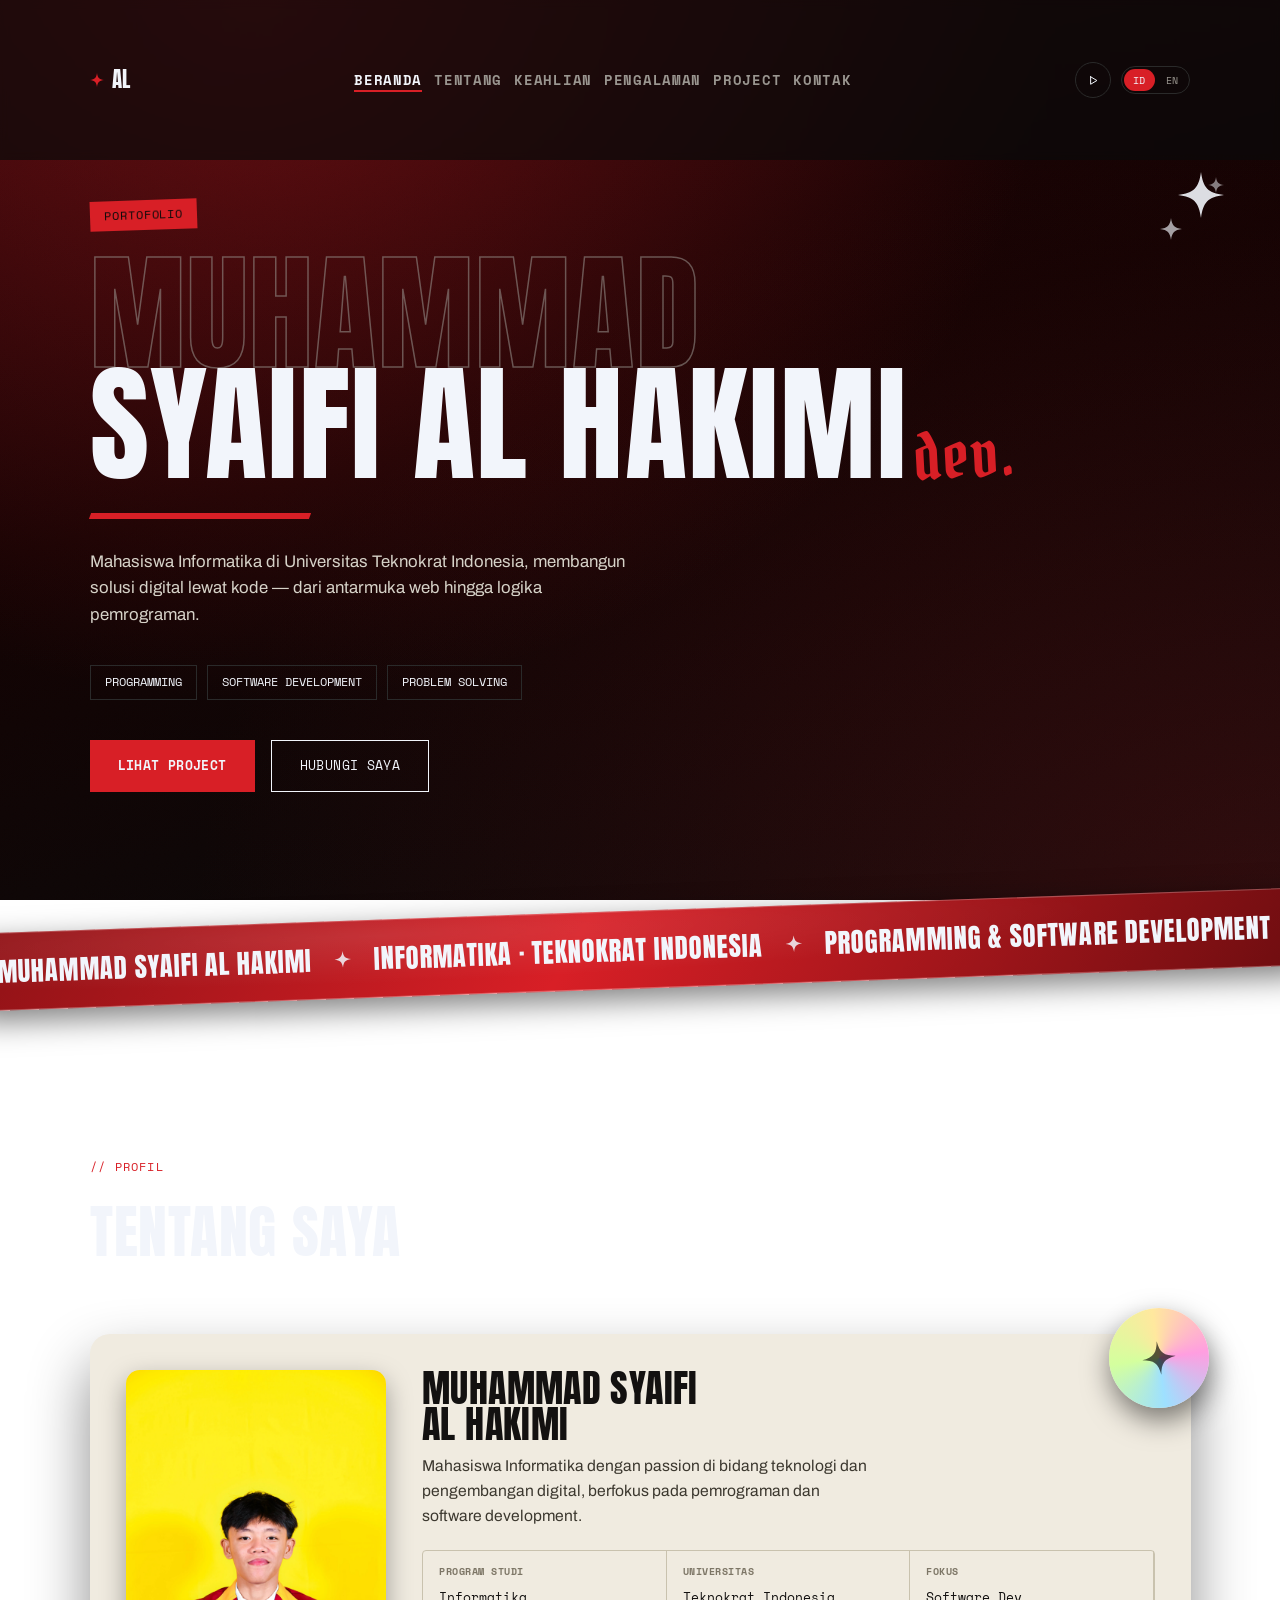
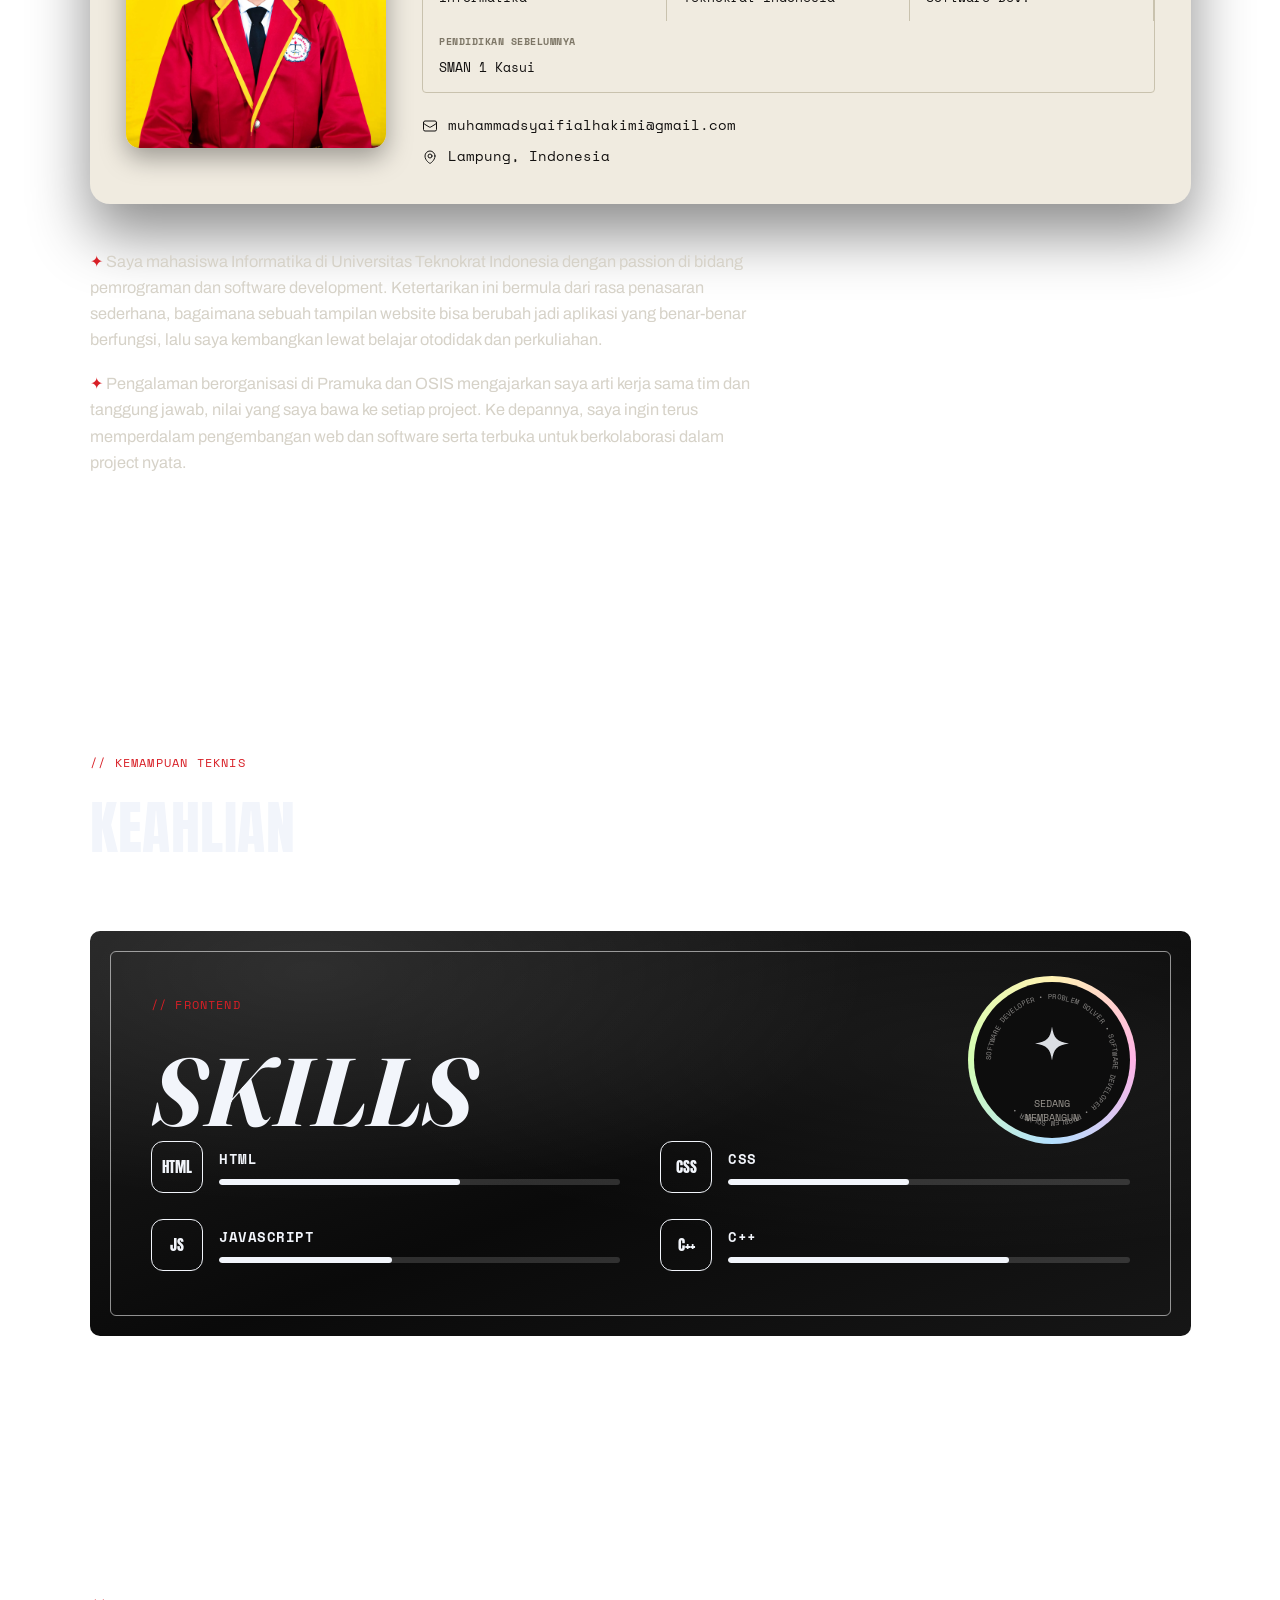
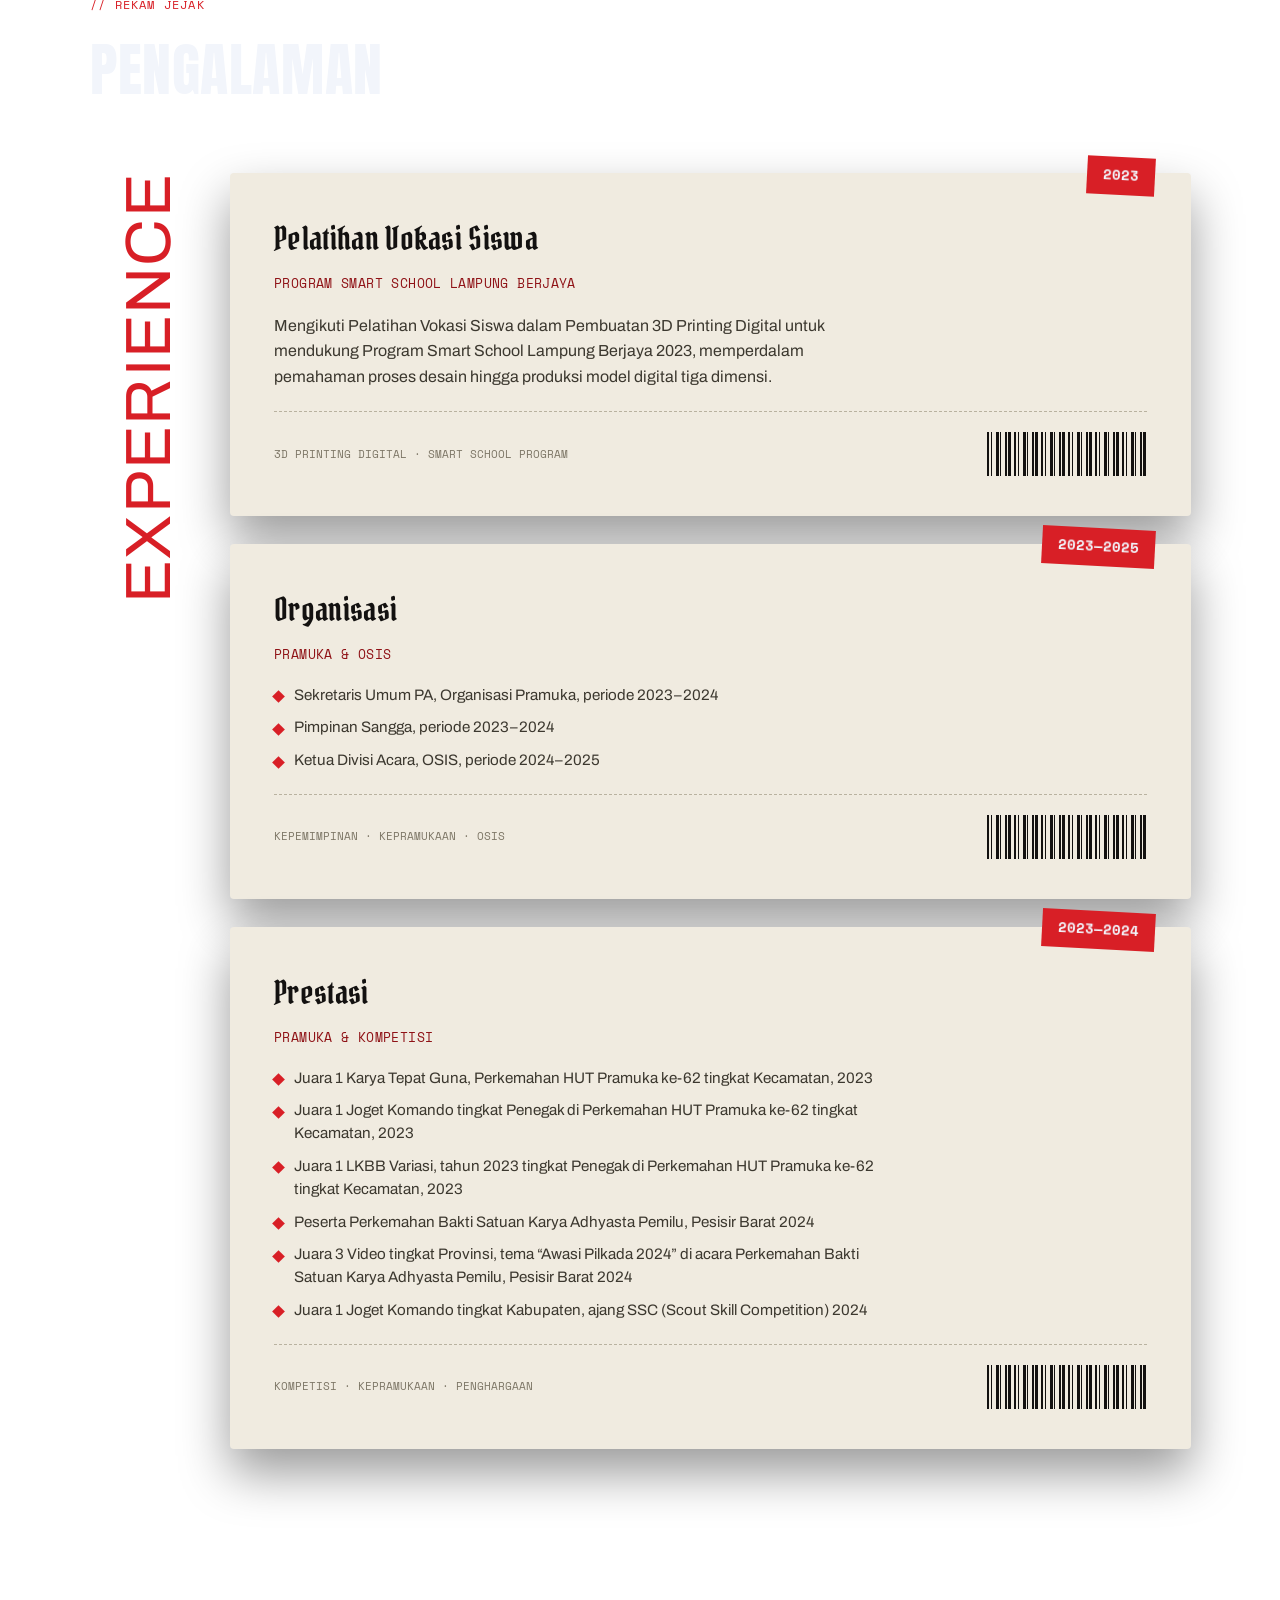
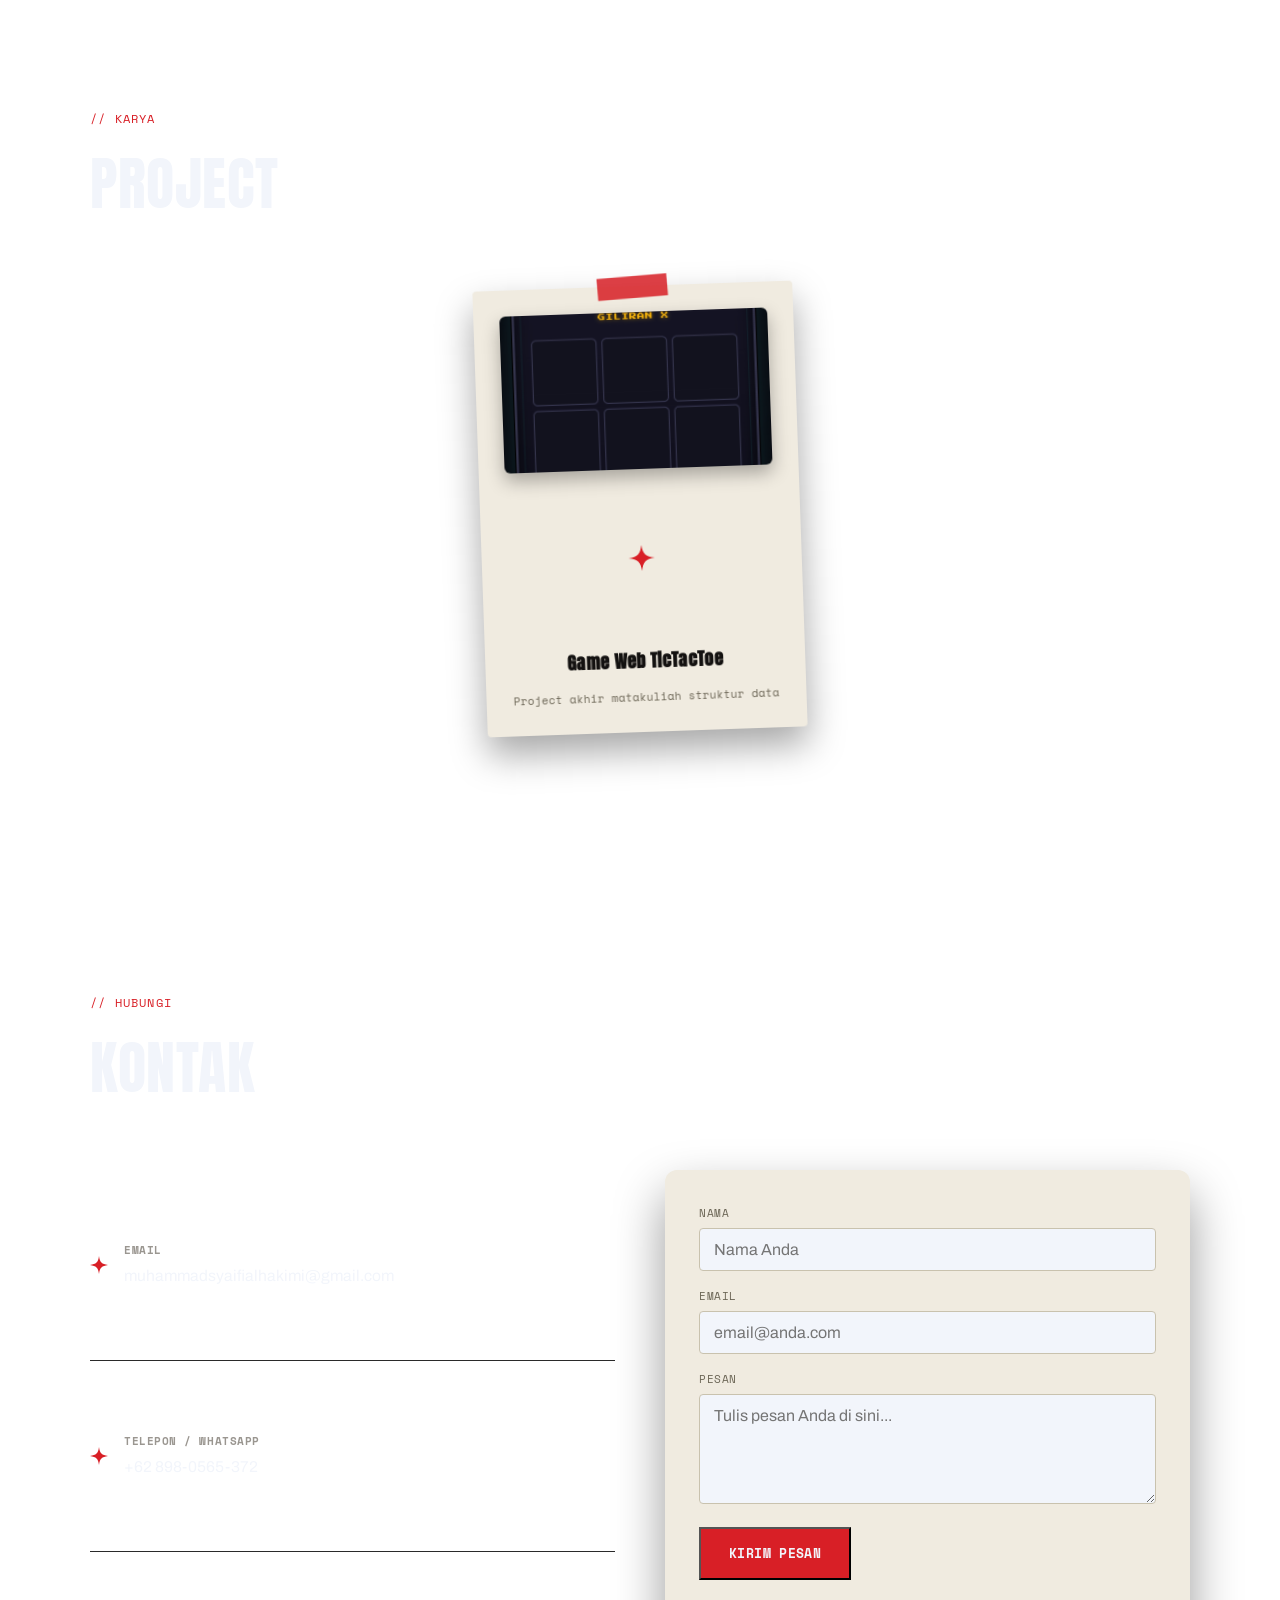
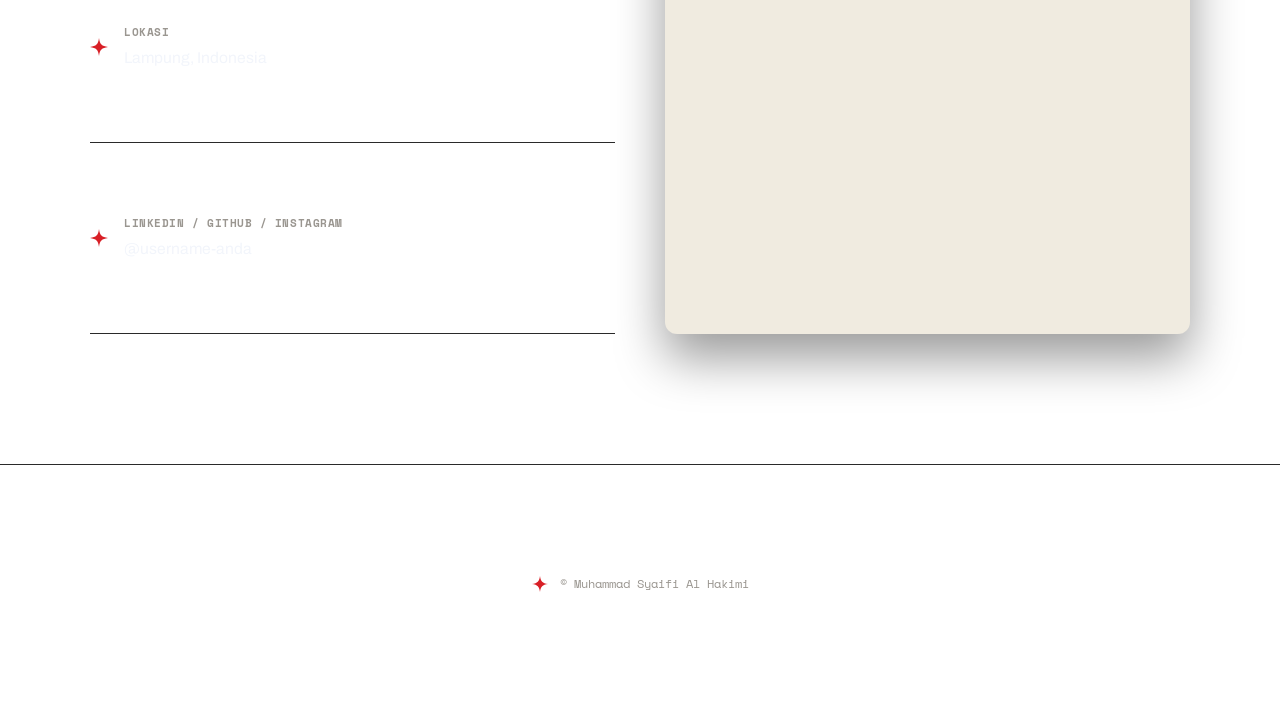
==== index.html @ d095554b "Add files via upload" ====
<!DOCTYPE html>
<html lang="id">
<head>
<meta charset="UTF-8">
<meta name="viewport" content="width=device-width, initial-scale=1.0">
<title>Muhammad Syaifi Al Hakimi — Portofolio</title>
<link rel="preconnect" href="https://fonts.googleapis.com">
<link rel="preconnect" href="https://fonts.gstatic.com" crossorigin>
<link href="https://fonts.googleapis.com/css2?family=Anton&family=Archivo:wght@400;500;600;700;800&family=Space+Mono:wght@400;700&family=Pirata+One&family=Fraunces:ital,wght@0,600;1,700&display=swap" rel="stylesheet">
<link rel="stylesheet" href="style.css?v=2">
<link rel="icon" href="data:image/svg+xml,<svg xmlns=%22http://www.w3.org/2000/svg%22 viewBox=%220 0 100 100%22><text y=%22.9em%22 font-size=%2290%22>✨</text></svg>">
</head>
<body>

<div class="loader" id="loader">
  <div class="loader-inner">
    <span class="loader-percent" id="loaderPercent">0<small>%</small></span>
  </div>
</div>

<svg style="display:none">
  <defs>
    <symbol id="sparkle" viewBox="0 0 100 100">
      <path d="M50 0 C55 35 65 45 100 50 C65 55 55 65 50 100 C45 65 35 55 0 50 C35 45 45 35 50 0 Z"/>
    </symbol>
  </defs>
</svg>

<div class="grain"></div>

<!-- GANTI src di bawah dengan file lagu Anda: taruh file musik di folder assets/ (misal assets/musik.mp3) -->
<audio id="bgMusic" src="assets/musik.mp3" loop preload="none"></audio>

<header>
  <div class="logo">
    <svg class="spark"><use href="#sparkle"/></svg>
    AL
  </div>
  <nav id="mainNav">
    <ul>
      <li><a href="#beranda" class="nav-link" data-id="Beranda" data-en="Home">Beranda</a></li>
      <li><a href="#tentang" class="nav-link" data-id="Tentang" data-en="About">Tentang</a></li>
      <li><a href="#keahlian" class="nav-link" data-id="Keahlian" data-en="Skills">Keahlian</a></li>
      <li><a href="#pengalaman" class="nav-link" data-id="Pengalaman" data-en="Experience">Pengalaman</a></li>
      <li><a href="#project" class="nav-link" data-id="Project" data-en="Projects">Project</a></li>
      <li><a href="#kontak" class="nav-link" data-id="Kontak" data-en="Contact">Kontak</a></li>
    </ul>
  </nav>
  <div class="nav-tools">
    <button class="music-btn" id="musicBtn" aria-label="Putar musik" dimgata-id-label="Putar musik" data-en-label="Play music">
      <svg class="music-icon icon-play" viewBox="0 0 24 24" fill="none" stroke="currentColor" stroke-width="1.6"><path stroke-linecap="round" stroke-linejoin="round" d="M9 6l10 6-10 6V6z"/></svg>
      <svg class="music-icon icon-pause" viewBox="0 0 24 24" fill="none" stroke="currentColor" stroke-width="1.6"><path stroke-linecap="round" stroke-linejoin="round" d="M8 5v14M16 5v14"/></svg>
      <span class="music-bars"><span></span><span></span><span></span></span>
    </button>
    <div class="lang-switch" id="langSwitch">
      <button type="button" data-lang="id" class="active">ID</button>
      <button type="button" data-lang="en">EN</button>
    </div>
  </div>
  <button class="menu-btn" id="menuBtn" aria-label="Buka menu"><span></span><span></span><span></span></button>
</header>

<main>

  <!-- ===================== BERANDA ===================== -->
  <section id="beranda" class="hero">
    <div class="sparkle-cluster floaty" style="top:120px; right:8vw; animation:float 7s ease-in-out infinite;">
      <svg class="spark s1"><use href="#sparkle"/></svg>
      <svg class="spark s2"><use href="#sparkle"/></svg>
      <svg class="spark s3"><use href="#sparkle"/></svg>
    </div>

    <div class="hero-tagbadge" data-id="Portofolio" data-en="Portfolio">Portofolio</div>

    <h1 class="hero-title">
      <span class="ghost">Muhammad</span>
      <span class="solid">Syaifi Al Hakimi<span class="accent">dev.</span></span>
    </h1>
    <div class="hero-underline"></div>

    <p class="hero-sub" data-id="Mahasiswa Informatika di Universitas Teknokrat Indonesia, membangun solusi digital lewat kode — dari antarmuka web hingga logika pemrograman." data-en="Informatics student at Universitas Teknokrat Indonesia, building digital solutions through code — from web interfaces to programming logic.">
      Mahasiswa Informatika di Universitas Teknokrat Indonesia, membangun solusi
      digital lewat kode — dari antarmuka web hingga logika pemrograman.
    </p>

    <div class="tag-row">
      <span class="tag">Programming</span>
      <span class="tag">Software Development</span>
      <span class="tag">Problem Solving</span>
    </div>

    <div class="btn-row">
      <a href="#project" class="btn btn-solid" data-id="Lihat Project" data-en="View Projects">Lihat Project</a>
      <a href="#kontak" class="btn btn-outline" data-id="Hubungi Saya" data-en="Contact Me">Hubungi Saya</a>
    </div>
  </section>

 <!-- ===================== MARQUEE STRIP ===================== -->
<div class="marquee-strip" aria-hidden="true">
  <div class="marquee-track">
    <div class="marquee-group">
      <span>MUHAMMAD SYAIFI AL HAKIMI</span>
      <svg class="spark"><use href="#sparkle"/></svg>
      <span data-id="INFORMATIKA &middot; TEKNOKRAT INDONESIA" data-en="INFORMATICS &middot; TEKNOKRAT INDONESIA">INFORMATIKA &middot; TEKNOKRAT INDONESIA</span>
      <svg class="spark"><use href="#sparkle"/></svg>
      <span>PROGRAMMING &amp; SOFTWARE DEVELOPMENT</span>
      <svg class="spark"><use href="#sparkle"/></svg>
      <span>MUHAMMAD SYAIFI AL HAKIMI</span>
      <svg class="spark"><use href="#sparkle"/></svg>
      <span data-id="INFORMATIKA &middot; TEKNOKRAT INDONESIA" data-en="INFORMATICS &middot; TEKNOKRAT INDONESIA">INFORMATIKA &middot; TEKNOKRAT INDONESIA</span>
      <svg class="spark"><use href="#sparkle"/></svg>
      <span>PROGRAMMING &amp; SOFTWARE DEVELOPMENT</span>
      <svg class="spark"><use href="#sparkle"/></svg>
    </div>
    <div class="marquee-group">
      <span>MUHAMMAD SYAIFI AL HAKIMI</span>
      <svg class="spark"><use href="#sparkle"/></svg>
      <span data-id="INFORMATIKA &middot; TEKNOKRAT INDONESIA" data-en="INFORMATICS &middot; TEKNOKRAT INDONESIA">INFORMATIKA &middot; TEKNOKRAT INDONESIA</span>
      <svg class="spark"><use href="#sparkle"/></svg>
      <span>PROGRAMMING &amp; SOFTWARE DEVELOPMENT</span>
      <svg class="spark"><use href="#sparkle"/></svg>
      <span>MUHAMMAD SYAIFI AL HAKIMI</span>
      <svg class="spark"><use href="#sparkle"/></svg>
      <span data-id="INFORMATIKA &middot; TEKNOKRAT INDONESIA" data-en="INFORMATICS &middot; TEKNOKRAT INDONESIA">INFORMATIKA &middot; TEKNOKRAT INDONESIA</span>
      <svg class="spark"><use href="#sparkle"/></svg>
      <span>PROGRAMMING &amp; SOFTWARE DEVELOPMENT</span>
      <svg class="spark"><use href="#sparkle"/></svg>
    </div>
  </div>
</div>

  <!-- ===================== TENTANG ===================== -->
  <section id="tentang">
    <div class="sec-head reveal">
      <div>
        <div class="sec-label" data-id="// Profil" data-en="// Profile">// Profil</div>
        <h2 data-id="Tentang Saya" data-en="About Me">Tentang Saya</h2>
      </div>
    </div>

    <div class="id-card reveal">
      <div class="holo-badge floaty" style="animation:float 6s ease-in-out infinite;">
        <svg class="spark"><use href="#sparkle"/></svg>
      </div>

      <!-- GANTI DENGAN FOTO ANDA: taruh file foto Anda di folder assets/ dengan nama foto-profil.jpg (atau ubah nama file di src). Foto akan muncul otomatis begitu file-nya ada. -->
      <!-- Sisi belakang kartu (saat dibalik) pakai assets/lanyard-card-back.png -->
      <div class="id-photo" id="lanyardCard">
        <img class="card-photo" id="profilePhoto" alt="Foto Muhammad Syaifi Al Hakimi" draggable="false">
        <div class="id-photo-fallback" id="profilePhotoFallback" aria-hidden="true">AL</div>
      </div>

      <div>
        <h3 class="id-name">Muhammad Syaifi<br>Al Hakimi</h3>
        <p class="id-role" data-id="Mahasiswa Informatika dengan passion di bidang teknologi dan pengembangan digital, berfokus pada pemrograman dan software development." data-en="Informatics student with a passion for technology and digital development, focused on programming and software development.">Mahasiswa Informatika dengan passion di bidang teknologi dan pengembangan digital, berfokus pada pemrograman dan software development.</p>

        <div class="id-table">
          <div><b data-id="Program Studi" data-en="Major">Program Studi</b><span data-id="Informatika" data-en="Informatics">Informatika</span></div>
          <div><b data-id="Universitas" data-en="University">Universitas</b><span>Teknokrat Indonesia</span></div>
          <div><b data-id="Fokus" data-en="Focus">Fokus</b><span>Software Dev.</span></div>
          <div><b data-id="Pendidikan Sebelumnya" data-en="Previous Education">Pendidikan Sebelumnya</b><span>SMAN 1 Kasui</span></div>
        </div>

        <ul class="id-contact">
          <li>
            <svg fill="none" stroke="currentColor" stroke-width="1.5" viewBox="0 0 24 24"><path stroke-linecap="round" stroke-linejoin="round" d="M21.75 6.75v10.5a2.25 2.25 0 01-2.25 2.25h-15a2.25 2.25 0 01-2.25-2.25V6.75m19.5 0A2.25 2.25 0 0019.5 4.5h-15a2.25 2.25 0 00-2.25 2.25m19.5 0v.243a2.25 2.25 0 01-1.07 1.916l-7.5 4.615a2.25 2.25 0 01-2.36 0L3.32 8.91a2.25 2.25 0 01-1.07-1.916V6.75"/></svg>
            <span>muhammadsyaifialhakimi@gmail.com</span>
          </li>
          <li>
            <svg fill="none" stroke="currentColor" stroke-width="1.5" viewBox="0 0 24 24"><path stroke-linecap="round" stroke-linejoin="round" d="M15 10.5a3 3 0 11-6 0 3 3 0 016 0z"/><path stroke-linecap="round" stroke-linejoin="round" d="M19.5 10.5c0 7.142-7.5 11.25-7.5 11.25S4.5 17.642 4.5 10.5a7.5 7.5 0 1115 0z"/></svg>
            <span>Lampung, Indonesia</span>
          </li>
        </ul>
      </div>
    </div>

    <div class="about-copy reveal">
      <p data-id="Saya mahasiswa Informatika di Universitas Teknokrat Indonesia dengan passion di bidang pemrograman dan software development. Ketertarikan ini bermula dari rasa penasaran sederhana, bagaimana sebuah tampilan website bisa berubah jadi aplikasi yang benar-benar berfungsi, lalu saya kembangkan lewat belajar otodidak dan perkuliahan." data-en="I'm an Informatics student at Universitas Teknokrat Indonesia with a passion for programming and software development. It started with a simple curiosity about how a website's look becomes a working application, which I then grew through self-study and coursework.">Saya mahasiswa Informatika di Universitas Teknokrat Indonesia dengan passion di bidang pemrograman dan software development. Ketertarikan ini bermula dari rasa penasaran sederhana, bagaimana sebuah tampilan website bisa berubah jadi aplikasi yang benar-benar berfungsi, lalu saya kembangkan lewat belajar otodidak dan perkuliahan.</p>
      <p data-id="Pengalaman berorganisasi di Pramuka dan OSIS mengajarkan saya arti kerja sama tim dan tanggung jawab, nilai yang saya bawa ke setiap project. Ke depannya, saya ingin terus memperdalam pengembangan web dan software serta terbuka untuk berkolaborasi dalam project nyata." data-en="My experience in Scouts and the Student Council taught me teamwork and responsibility, values I bring to every project. Going forward, I want to keep deepening my web and software development skills and stay open to collaborating on real projects.">Pengalaman berorganisasi di Pramuka dan OSIS mengajarkan saya arti kerja sama tim dan tanggung jawab, nilai yang saya bawa ke setiap project. Ke depannya, saya ingin terus memperdalam pengembangan web dan software serta terbuka untuk berkolaborasi dalam project nyata.</p>
    </div>
  </section>

  <!-- ===================== KEAHLIAN ===================== -->
  <section id="keahlian">
    <div class="sec-head reveal">
      <div>
        <div class="sec-label" data-id="// Kemampuan Teknis" data-en="// Technical Skills">// Kemampuan Teknis</div>
        <h2 data-id="Keahlian" data-en="Skills">Keahlian</h2>
      </div>
    </div>

    <div class="skills-card reveal">
      <div class="skills-frame">
        <!-- Badge dekoratif menggantikan foto: cincin teks berputar + ikon di tengah -->
        <div class="skills-photo">
          <div class="skills-photo-inner">
            <svg class="skills-ring" viewBox="0 0 200 200" aria-hidden="true">
              <defs>
                <path id="skillsRingPath" d="M100,100 m-78,0 a78,78 0 1,1 156,0 a78,78 0 1,1 -156,0"/>
              </defs>
              <text>
                <textPath href="#skillsRingPath" startOffset="0%" data-id="SOFTWARE DEVELOPER • PROBLEM SOLVER • SOFTWARE DEVELOPER • PROBLEM SOLVER • " data-en="SOFTWARE DEVELOPER • PROBLEM SOLVER • SOFTWARE DEVELOPER • PROBLEM SOLVER • ">SOFTWARE DEVELOPER • PROBLEM SOLVER • SOFTWARE DEVELOPER • PROBLEM SOLVER • </textPath>
              </text>
            </svg>
            <svg class="spark skills-center-spark"><use href="#sparkle"/></svg>
            <span data-id="SEDANG<br>MEMBANGUN" data-en="CURRENTLY<br>BUILDING" data-html="true">SEDANG<br>MEMBANGUN</span>
          </div>
        </div>

        <span class="skills-sub">// Frontend</span>
        <h3 class="skills-title">Skills</h3>

        <div class="tech-grid">
          <div class="tech-item">
            <div class="tech-icon">HTML</div>
            <div class="tech-info">
              <b>HTML</b>
              <div class="tech-bar"><span style="width:60%;"></span></div>
            </div>
          </div>
          <div class="tech-item">
            <div class="tech-icon">CSS</div>
            <div class="tech-info">
              <b>CSS</b>
              <div class="tech-bar"><span style="width:45%;"></span></div>
            </div>
          </div>
          <div class="tech-item">
            <div class="tech-icon">JS</div>
            <div class="tech-info">
              <b>JavaScript</b>
              <div class="tech-bar"><span style="width:43%;"></span></div>
            </div>
          </div>
          <div class="tech-item">
            <div class="tech-icon">C++</div>
            <div class="tech-info">
              <b>C++</b>
              <div class="tech-bar"><span style="width:70%;"></span></div>
            </div>
          </div>
        </div>
      </div>
    </div>
  </section>

  <!-- ===================== PENGALAMAN ===================== -->
  <section id="pengalaman">
    <div class="sec-head reveal">
      <div>
        <div class="sec-label" data-id="// Rekam Jejak" data-en="// Track Record">// Rekam Jejak</div>
        <h2 data-id="Pengalaman" data-en="Experience">Pengalaman</h2>
      </div>
    </div>

    <div class="exp-wrap">
      <div class="exp-vert">EXPERIENCE</div>
      <div class="exp-cards">
      <div class="exp-card reveal">
        <div class="exp-year-tag">2023</div>
        <h3 data-id="Pelatihan Vokasi Siswa" data-en="Student Vocational Training">Pelatihan Vokasi Siswa</h3>
        <span class="exp-org">Program Smart School Lampung Berjaya</span>
        <p data-id="Mengikuti Pelatihan Vokasi Siswa dalam Pembuatan 3D Printing Digital untuk mendukung Program Smart School Lampung Berjaya 2023, memperdalam pemahaman proses desain hingga produksi model digital tiga dimensi." data-en="Took part in Student Vocational Training in Digital 3D Printing to support the Smart School Lampung Berjaya 2023 Program, deepening understanding of the process from design to producing three-dimensional digital models.">Mengikuti Pelatihan Vokasi Siswa dalam Pembuatan 3D Printing Digital untuk mendukung Program Smart School Lampung Berjaya 2023, memperdalam pemahaman proses desain hingga produksi model digital tiga dimensi.</p>
        <div class="exp-dash"></div>
        <div class="exp-foot">
          <span data-id="3D Printing Digital &middot; Smart School Program" data-en="Digital 3D Printing &middot; Smart School Program">3D Printing Digital &middot; Smart School Program</span>
          <div class="barcode"></div>
        </div>
      </div>

      <div class="exp-card reveal" style="transition-delay:0.12s;">
        <div class="exp-year-tag">2023—2025</div>
        <h3 data-id="Organisasi" data-en="Organization">Organisasi</h3>
        <span class="exp-org" data-id="Pramuka &amp; OSIS" data-en="Scout &amp; Student Council">Pramuka &amp; OSIS</span>
        <ul class="exp-list">
          <li data-id="Sekretaris Umum PA, Organisasi Pramuka, periode 2023–2024" data-en="General Secretary (PA), Scout Organization, 2023–2024 period">Sekretaris Umum PA, Organisasi Pramuka, periode 2023–2024</li>
          <li data-id="Pimpinan Sangga, periode 2023–2024" data-en="Sangga (Scout Unit) Leader, 2023–2024 period">Pimpinan Sangga, periode 2023–2024</li>
          <li data-id="Ketua Divisi Acara, OSIS, periode 2024–2025" data-en="Head of Events Division, Student Council (OSIS), 2024–2025 period">Ketua Divisi Acara, OSIS, periode 2024–2025</li>
        </ul>
        <div class="exp-dash"></div>
        <div class="exp-foot">
          <span data-id="Kepemimpinan &middot; Kepramukaan &middot; OSIS" data-en="Leadership &middot; Scouting &middot; Student Council">Kepemimpinan &middot; Kepramukaan &middot; OSIS</span>
          <div class="barcode"></div>
        </div>
      </div>

      <div class="exp-card reveal" style="transition-delay:0.24s;">
        <div class="exp-year-tag">2023—2024</div>
        <h3 data-id="Prestasi" data-en="Achievements">Prestasi</h3>
        <span class="exp-org" data-id="Pramuka &amp; Kompetisi" data-en="Scout &amp; Competitions">Pramuka &amp; Kompetisi</span>
        <ul class="exp-list">
          <li data-id="Juara 1 Karya Tepat Guna, Perkemahan HUT Pramuka ke-62 tingkat Kecamatan, 2023" data-en="1st Place, Appropriate Technology Work, 62nd Scout Anniversary Camp at Sub-district level, 2023">Juara 1 Karya Tepat Guna, Perkemahan HUT Pramuka ke-62 tingkat Kecamatan, 2023</li>
          <li data-id="Juara 1 Joget Komando tingkat Penegak di Perkemahan HUT Pramuka ke-62 tingkat Kecamatan, 2023" data-en="1st Place, Joget Komando (Command Dance), Penegak level, 62nd Scout Anniversary Camp at Sub-district level, 2023">Juara 1 Joget Komando tingkat Penegak di Perkemahan HUT Pramuka ke-62 tingkat Kecamatan, 2023</li>
          <li data-id="Juara 1 LKBB Variasi, tahun 2023 tingkat Penegak di Perkemahan HUT Pramuka ke-62 tingkat Kecamatan, 2023" data-en="1st Place, Varied Drill Formation (LKBB), 2023, Penegak level, 62nd Scout Anniversary Camp at Sub-district level, 2023">Juara 1 LKBB Variasi, tahun 2023 tingkat Penegak di Perkemahan HUT Pramuka ke-62 tingkat Kecamatan, 2023</li>
          <li data-id="Peserta Perkemahan Bakti Satuan Karya Adhyasta Pemilu, Pesisir Barat 2024" data-en="Participant, Adhyasta Pemilu Scout Corps Service Camp, Pesisir Barat 2024">Peserta Perkemahan Bakti Satuan Karya Adhyasta Pemilu, Pesisir Barat 2024</li>
          <li data-id="Juara 3 Video tingkat Provinsi, tema &ldquo;Awasi Pilkada 2024&rdquo; di acara Perkemahan Bakti Satuan Karya Adhyasta Pemilu, Pesisir Barat 2024" data-en="3rd Place, Provincial-level Video Competition, theme &ldquo;Awasi Pilkada 2024&rdquo;, at the Adhyasta Pemilu Scout Corps Service Camp, Pesisir Barat 2024">Juara 3 Video tingkat Provinsi, tema &ldquo;Awasi Pilkada 2024&rdquo; di acara Perkemahan Bakti Satuan Karya Adhyasta Pemilu, Pesisir Barat 2024</li>
          <li data-id="Juara 1 Joget Komando tingkat Kabupaten, ajang SSC (Scout Skill Competition) 2024" data-en="1st Place, Joget Komando (Command Dance), District level, SSC (Scout Skill Competition) 2024">Juara 1 Joget Komando tingkat Kabupaten, ajang SSC (Scout Skill Competition) 2024</li>
        </ul>
        <div class="exp-dash"></div>
        <div class="exp-foot">
          <span data-id="Kompetisi &middot; Kepramukaan &middot; Penghargaan" data-en="Competitions &middot; Scouting &middot; Awards">Kompetisi &middot; Kepramukaan &middot; Penghargaan</span>
          <div class="barcode"></div>
        </div>
      </div>
      </div>
    </div>
  </section>

  <!-- ===================== PROJECT ===================== -->
  <section id="project">
    <div class="sec-head reveal">
      <div>
        <div class="sec-label" data-id="// Karya" data-en="// Works">// Karya</div>
        <h2 data-id="Project" data-en="Projects">Project</h2>
      </div>
    </div>
    <!-- GANTI SETIAP KOTAK DI BAWAH DENGAN PROJECT ANDA -->
    <div class="project-grid">
      <a class="project-card reveal" href="https://game-web-tictactoe-8vzo.vercel.app/" target="_blank" rel="noopener noreferrer">
        <div class="tape"></div>
        <img class="project-thumb" src="assets/project-tictactoe.jpg" alt="Screenshot Game Web TicTacToe">
        <svg class="spark"><use href="#sparkle"/></svg>
        <b>Game Web TicTacToe</b>
        <small data-id="Project akhir matakuliah struktur data" data-en="Final project for Data Structures course">Project akhir matakuliah struktur data</small>
      </a>
    </div>
  </section>

  <!-- ===================== KONTAK ===================== -->
  <section id="kontak">
    <div class="sec-head reveal">
      <div>
        <div class="sec-label" data-id="// Hubungi" data-en="// Get in Touch">// Hubungi</div>
        <h2 data-id="Kontak" data-en="Contact">Kontak</h2>
      </div>
    </div>

    <div class="contact-wrap">
      <!-- GANTI DATA DI BAWAH DENGAN INFORMASI KONTAK ANDA -->
      <ul class="contact-list reveal">
        <li>
          <svg class="spark"><use href="#sparkle"/></svg>
          <div><b>Email</b><span>muhammadsyaifialhakimi@gmail.com</span></div>
        </li>
        <li>
          <svg class="spark"><use href="#sparkle"/></svg>
          <div><b data-id="Telepon / WhatsApp" data-en="Phone / WhatsApp">Telepon / WhatsApp</b><span>+62 898-0565-372</span></div>
        </li>
        <li>
          <svg class="spark"><use href="#sparkle"/></svg>
          <div><b data-id="Lokasi" data-en="Location">Lokasi</b><span>Lampung, Indonesia</span></div>
        </li>
        <li>
          <svg class="spark"><use href="#sparkle"/></svg>
          <div><b>LinkedIn / GitHub / Instagram</b><span>@username-anda</span></div>
        </li>
      </ul>

      <div class="form-card reveal" style="transition-delay:0.12s;">
        <form class="form" id="contactForm">
          <div>
            <label for="nama" data-id="Nama" data-en="Name">Nama</label>
            <input type="text" id="nama" name="nama" placeholder="Nama Anda" data-id-ph="Nama Anda" data-en-ph="Your Name" required>
          </div>
          <div>
            <label for="emailPengirim">Email</label>
            <input type="email" id="emailPengirim" name="email" placeholder="email@anda.com" required>
          </div>
          <div>
            <label for="pesan" data-id="Pesan" data-en="Message">Pesan</label>
            <textarea id="pesan" name="pesan" placeholder="Tulis pesan Anda di sini..." data-id-ph="Tulis pesan Anda di sini..." data-en-ph="Write your message here..." required></textarea>
          </div>
          <button type="submit" class="btn btn-solid" style="align-self:flex-start;" data-id="Kirim Pesan" data-en="Send Message">Kirim Pesan</button>
        </form>
      </div>
    </div>
  </section>

</main>

<footer>
  <svg class="spark"><use href="#sparkle"/></svg>
  <span data-id="©Muhammad Syaifi Al Hakimi" data-en="© Muhammad Syaifi Al Hakimi">© Muhammad Syaifi Al Hakimi</span>
</footer>

<script src="script.js?v=2"></script>
</body>
</html>
---- style.css ----
:root{
    --bg:#0a0a0a;
    --bg-2:#131110;
    --paper:#f0ebe0;
    --paper-2:#e4ddcc;
    --ink:#131110;
    --accent:#d81f26;
    --accent-dark:#8f1216;
    --white:#f2f5fb;
    --grey:#9a9690;
    --line:#2a2a2a;

    --font-display:'Anton', sans-serif;
    --font-black:'Pirata One', serif;
    --font-black-display:'Fraunces', serif;
    --font-body:'Archivo', sans-serif;
    --font-mono:'Space Mono', monospace;

    --header-h:64px; /* fallback, diperbarui otomatis oleh script.js sesuai tinggi asli header */
  }

  *{ box-sizing:border-box; margin:0; padding:0; }
  html{ scroll-behavior:smooth; -webkit-text-size-adjust:100%; text-size-adjust:100%; }

  body{
    background:
      radial-gradient(ellipse at 20% 0%, rgba(216,31,38,0.35), transparent 55%),
      radial-gradient(ellipse at 100% 100%, rgba(143,18,22,0.28), transparent 60%),
      linear-gradient(165deg, #2a0407 0%, #120202 45%, var(--bg) 100%);
    background-attachment:fixed;
    color:var(--white);
    font-family:var(--font-body);
    line-height:1.6;
    overflow-x:hidden;
    position:relative;
    -webkit-font-smoothing:antialiased;
    text-rendering:optimizeLegibility;
  }

  ::selection{ background:var(--accent); color:var(--white); }
  a{ color:inherit; text-decoration:none; }

  /* ===== fixed background texture: grain + red hairlines ===== */
  .bg-fx{
    position:fixed; inset:0;
    z-index:0; pointer-events:none;
  }
  .bg-fx svg{ width:100%; height:100%; }

  .grain{
    position:fixed; inset:0; z-index:0; pointer-events:none;
    opacity:0.05; mix-blend-mode:overlay;
    background-image:url("data:image/svg+xml,%3Csvg xmlns='http://www.w3.org/2000/svg' width='120' height='120'%3E%3Cfilter id='n'%3E%3CfeTurbulence type='fractalNoise' baseFrequency='0.9' numOctaves='2' stitchTiles='stitch'/%3E%3C/filter%3E%3Crect width='100%25' height='100%25' filter='url(%23n)'/%3E%3C/svg%3E");
  }

  main, header, footer{ position:relative; z-index:1; }

  /* ===== PRELOADER ===== */
  .loader{
    position:fixed; inset:0; z-index:3000;
    background:var(--bg);
    display:flex; align-items:center; justify-content:center;
    animation:loaderOut 0.8s cubic-bezier(.76,0,.24,1) forwards;
    animation-delay:2.4s;
  }
  @keyframes loaderOut{
    to{
      transform:translateY(-100%);
      opacity:0.001;
      visibility:hidden;
      pointer-events:none;
    }
  }
  .loader-inner{
    display:flex; flex-direction:column; align-items:center; gap:18px;
  }
  .loader-percent{
    font-family:var(--font-display);
    font-size:clamp(6rem, 18vw, 14rem);
    line-height:1;
    color:var(--white);
    font-variant-numeric:tabular-nums;
  }
  .loader-percent small{ font-size:0.35em; color:var(--accent); margin-left:6px; }
  @media (prefers-reduced-motion: reduce){
    .loader{ animation-duration:0.4s; animation-delay:1.2s; }
  }

  section{
    padding:130px 7vw;
    max-width:1280px;
    margin:0 auto;
    position:relative;
  }

  h1,h2,h3{ font-family:var(--font-display); font-weight:400; letter-spacing:0.01em; text-transform:uppercase; }

  /* ===== sparkle icon ===== */
  .spark{ display:inline-block; fill:currentColor; }

  .sparkle-cluster{
    position:absolute;
    pointer-events:none;
  }
  .sparkle-cluster .s1{ position:absolute; width:46px; color:var(--white); opacity:0.9; }
  .sparkle-cluster .s2{ position:absolute; width:22px; top:34px; left:-18px; color:var(--white); opacity:0.65; }
  .sparkle-cluster .s3{ position:absolute; width:16px; top:-10px; left:30px; color:var(--white); opacity:0.5; }

  @keyframes float{
    0%,100%{ transform:translateY(0) rotate(0deg); }
    50%{ transform:translateY(-8px) rotate(4deg); }
  }
  @media (prefers-reduced-motion: reduce){
    .floaty{ animation:none !important; }
  }

  /* ===== SCROLL REVEAL: elemen muncul saat discroll ===== */
  .reveal{
    opacity:0;
    transform:translateY(42px);
    transition:opacity 0.85s cubic-bezier(.16,1,.3,1), transform 0.85s cubic-bezier(.16,1,.3,1);
    will-change:opacity, transform;
  }
  .reveal.in-view{
    opacity:1;
    transform:translateY(0);
  }
  @media (prefers-reduced-motion: reduce){
    .reveal{ transition:none; opacity:1; transform:none; }
  }

  /* ===== NAV ===== */
header{
    position: fixed;
    top: 0;
    left: 0;
    right: 0;
    z-index: 1000;

    display: flex;
    align-items: center;
    justify-content: space-between;

    padding: 5px 7vw; /* sebelumnya 10px */
    padding-left:max(7vw, env(safe-area-inset-left));
    padding-right:max(7vw, env(safe-area-inset-right));
    padding-top:calc(5px + env(safe-area-inset-top));
    min-height: 50px;

    background: rgba(10,10,10,0.7);
    -webkit-backdrop-filter: blur(4px);
    backdrop-filter: blur(4px);
    border-bottom: none;
}
 .logo{
    display:flex;
    align-items:center;
    gap:8px;
    font-family:var(--font-display);
    font-size:1.3rem;
    letter-spacing:0.03em;
    flex-shrink:0;
}
  .logo .spark{ width:14px; color:var(--accent); }

 nav ul{
    display:flex;
    gap:12px;
    list-style:none;
    flex-wrap:wrap;
}

nav a{
    font-family:var(--font-mono);
    font-size:0.9rem;
    font-weight:600;
    text-transform:uppercase;
    letter-spacing:0.05em;
    color:var(--grey);
    position:relative;
    padding-bottom:2px;
    transition:color 0.2s ease;
}
  nav a::after{
    content:""; position:absolute; left:0; bottom:0;
    width:0; height:2px; background:var(--accent);
    transition:width 0.2s ease;
  }
  nav a:hover, nav a.active{ color:var(--white); }
  nav a:hover::after, nav a.active::after{ width:100%; }

  .lang-switch{
    display:flex; align-items:center; gap:2px;
    border:1px solid var(--line);
    border-radius:20px;
    padding:2px;
    flex-shrink:0;
  }
  .lang-switch button{
    background:none; border:none; cursor:pointer;
    color:var(--grey);
    font-family:var(--font-mono);
    font-size:0.6rem;
    letter-spacing:0.04em;
    text-transform:uppercase;
    padding:4px 9px;
    border-radius:16px;
    transition:all 0.2s ease;
  }
  .lang-switch button.active{ background:var(--accent); color:var(--white); }
  .lang-switch button:hover:not(.active){ color:var(--white); }

  .menu-btn{ display:none; flex-direction:column; gap:5px; background:none; border:none; cursor:pointer; flex-shrink:0; }
  .menu-btn span{ width:20px; height:2px; background:var(--white); }
  /* ===== MARQUEE RIBBON STRIP ===== */
.marquee-strip{
  position:relative;
  overflow:hidden;
  background:
    radial-gradient(ellipse at 30% 20%, rgba(255,255,255,0.10), transparent 55%),
    linear-gradient(120deg, #8f1216 0%, #d81f26 45%, #6e0d10 100%);
  transform:rotate(-2deg) scale(1.04);
  margin:-10px 0 40px;
  box-shadow:0 10px 30px rgba(0,0,0,0.5);
  border-top:1px solid rgba(255,255,255,0.25);
  border-bottom:1px solid rgba(255,255,255,0.25);
}
.marquee-track{
  display:flex;
  width:max-content;
  animation:marquee-scroll 22s linear infinite;
}
.marquee-group{
  display:flex;
  align-items:center;
  flex-shrink:0;
  padding:16px 0;
}
.marquee-group span{
  font-family:var(--font-display);
  font-size:clamp(1rem, 2.4vw, 1.6rem);
  letter-spacing:0.02em;
  color:var(--white);
  white-space:nowrap;
  padding:0 22px;
}
.marquee-group .spark{
  width:16px; height:16px;
  color:var(--white);
  opacity:0.85;
  flex-shrink:0;
}
@keyframes marquee-scroll{
  from{ transform:translateX(0); }
  to{ transform:translateX(-50%); }
}
@media (prefers-reduced-motion: reduce){
  .marquee-track{ animation:none; }
}
@media (max-width:760px){
  .marquee-strip{ transform:rotate(-3deg) scale(1.08); margin-bottom:30px; }
}
  

  /* ===== HERO ===== */
  .hero{
    min-height:100vh;
    display:flex;
    flex-direction:column;
    justify-content:flex-start;
    padding-top:calc(var(--header-h) + 40px);
    position:relative;

    /* Hero transparan: memakai background gradasi merah-hitam global dari body */
    background:transparent;
}
  .hero-tagbadge{
    display:inline-flex; align-items:center; gap:8px;
    font-family:var(--font-mono);
    font-size:0.72rem;
    letter-spacing:0.08em;
    text-transform:uppercase;
    color:var(--bg);
    background:var(--accent);
    padding:6px 14px;
    width:fit-content;
    transform:rotate(-2deg);
    margin-bottom:28px;
  }
  .hero-title{
    position:relative;
    font-size:clamp(3.2rem, 10vw, 8.5rem);
    line-height:0.86;
    margin-bottom:30px;
  }
  .hero-title .ghost{
    color:transparent;
    -webkit-text-stroke:1.5px var(--grey);
    display:block;
    opacity:0.55;
  }
  .hero-title .solid{
    color:var(--white);
    display:block;
    position:relative;
  }
  .hero-title .accent{
    font-family:var(--font-black);
    color:var(--accent);
    text-transform:none;
    font-size:0.5em;
    display:inline-block;
    transform:rotate(-3deg);
    margin-left:6px;
  }
  .hero-underline{
    width:220px; height:6px;
    background:var(--accent);
    margin-bottom:30px;
    transform:skewX(-20deg);
  }
  .hero-sub{
    font-size:1.05rem;
    color:#d6d2c8;
    max-width:560px;
    margin-bottom:36px;
  }
  .tag-row{ display:flex; flex-wrap:wrap; gap:10px; margin-bottom:40px; }
  .tag{
    font-family:var(--font-mono);
    font-size:0.72rem;
    text-transform:uppercase;
    color:var(--white);
    border:1px solid var(--line);
    padding:7px 14px;
  }
  .btn-row{ display:flex; gap:16px; flex-wrap:wrap; }
  .btn{
    font-family:var(--font-mono);
    font-size:0.8rem;
    text-transform:uppercase;
    letter-spacing:0.03em;
    padding:15px 28px;
    display:inline-flex; align-items:center; gap:8px;
    transition:all 0.2s ease;
  }
  .btn-solid{ background:var(--accent); color:var(--white); font-weight:700; }
  .btn-solid:hover{ background:var(--accent-dark); }
  .btn-outline{ border:1px solid var(--white); color:var(--white); }
  .btn-outline:hover{ background:var(--white); color:var(--bg); }

  /* ===== SECTION HEAD ===== */
  .sec-head{ display:flex; align-items:flex-end; justify-content:space-between; gap:20px; margin-bottom:56px; flex-wrap:wrap; }
  .sec-label{
    font-family:var(--font-mono);
    font-size:0.75rem;
    letter-spacing:0.1em;
    text-transform:uppercase;
    color:var(--accent);
    margin-bottom:10px;
  }
  .sec-head h2{ font-size:clamp(2.2rem, 5vw, 3.6rem); }

  /* ===== TENTANG — ID CARD ===== */
  .id-card{
    position:relative;
    background:var(--paper);
    color:var(--ink);
    border-radius:20px;
    padding:36px;
    display:grid;
    grid-template-columns:260px 1fr;
    gap:36px;
    box-shadow:0 30px 60px rgba(0,0,0,0.45);
  }
  .id-photo{
    position:relative;
    aspect-ratio:687/1000;
    min-height:220px; /* jaga-jaga kalau browser lama tak dukung aspect-ratio */
    border-radius:14px;
    overflow:hidden;
    box-shadow:0 10px 26px rgba(0,0,0,0.35);
    background:linear-gradient(150deg, var(--paper-2), var(--paper));
  }
  .card-photo{
    position:absolute; inset:0;
    width:100%; height:100%;
    object-fit:cover;
    display:none;
    pointer-events:none;
    -webkit-user-drag:none;
  }
  /* Ditampilkan lewat JS hanya kalau SEMUA kandidat file foto gagal dimuat,
     supaya kartu tidak terlihat kosong/blank di perangkat mana pun. */
  .id-photo-fallback{
    position:absolute; inset:0;
    display:none;
    align-items:center; justify-content:center;
    background:linear-gradient(150deg, var(--paper-2), var(--paper));
    color:var(--accent);
    font-family:var(--font-display);
    font-size:clamp(1.6rem, 4vw, 2.2rem);
    letter-spacing:0.04em;
  }
  .id-photo-fallback.show{ display:flex; }

  /* Efek hologram/tilt (miring + kilau warna-warni mengikuti mouse) sudah
     dihapus — foto sekarang tampil polos/statis di dalam kartu. */

  .id-name{ font-size:clamp(1.8rem, 3vw, 2.6rem); line-height:0.95; margin-bottom:10px; }
  .id-role{ font-family:var(--font-body); font-size:0.98rem; color:#3c382f; max-width:460px; margin-bottom:22px; }

  .id-table{
    border:1px solid #c9c2ae;
    border-radius:4px;
    display:grid;
    grid-template-columns:repeat(3, 1fr);
    margin-bottom:22px;
  }
  .id-table div{ padding:12px 16px; border-right:1px solid #c9c2ae; }
  .id-table div:last-child{ border-right:none; }
  .id-table b{
    display:block; font-family:var(--font-mono); font-size:0.65rem;
    text-transform:uppercase; letter-spacing:0.05em; color:#7d7666; margin-bottom:4px;
  }
  .id-table span{ font-family:var(--font-mono); font-size:0.82rem; }

  .id-contact{ display:flex; flex-direction:column; gap:10px; }
  .id-contact li{ display:flex; align-items:center; gap:10px; list-style:none; font-family:var(--font-mono); font-size:0.85rem; }
  .id-contact svg{ width:16px; height:16px; flex-shrink:0; }

  .holo-badge{
    position:absolute; top:-26px; right:-18px;
    width:100px; height:100px;
    border-radius:50%;
    background:conic-gradient(from 90deg, #ff9ee0, #9ee0ff, #d4ff9e, #ffe89e, #ff9ee0);
    display:flex; align-items:center; justify-content:center;
    box-shadow:0 12px 28px rgba(0,0,0,0.5);
    transform:rotate(-8deg);
  }
  .holo-badge .spark{ width:34px; color:rgba(0,0,0,0.65); }

  .about-copy{ margin-top:44px; max-width:680px; }
  .about-copy p{ color:#d6d2c8; margin-bottom:18px; font-size:1.02rem; }
  .about-copy p::before{ content:"✦ "; color:var(--accent); }

  /* ===== KEAHLIAN — SKILLS PLACARD ===== */
  .skills-card{
    position:relative;
    background:
      radial-gradient(ellipse at 20% 10%, rgba(255,255,255,0.10), transparent 45%),
      radial-gradient(ellipse at 80% 30%, rgba(255,255,255,0.06), transparent 50%),
      linear-gradient(160deg, #1c1c1c 0%, #0a0a0a 55%, #161616 100%);
    border-radius:10px;
    padding:20px;
    overflow:hidden;
  }
  .skills-frame{
    position:relative;
    border:1.5px solid rgba(255,255,255,0.55);
    border-radius:6px;
    padding:44px 40px;
    overflow:hidden;
  }
  .skills-photo{
    position:absolute;
    top:24px; right:34px;
    width:168px; height:168px;
    border-radius:50%;
    padding:6px;
    background:conic-gradient(from 90deg, #ffb3e6, #b3e0ff, #d4ffb3, #fff2b3, #ffb3e6);
  }
  .skills-photo-inner{
    position:relative;
    width:100%; height:100%;
    border-radius:50%;
    background:#0d0d0d;
    display:flex; flex-direction:column; align-items:center; justify-content:center;
    gap:6px; text-align:center; padding:14px;
    overflow:hidden;
  }
  .skills-ring{
    position:absolute; inset:0; width:100%; height:100%;
    color:rgba(245,243,238,0.55);
    animation:skillsRingSpin 22s linear infinite;
    transform-origin:50% 50%;
  }
  .skills-ring text, .skills-ring textPath{
    font-family:var(--font-mono);
    font-size:9px;
    letter-spacing:0.05em;
    fill:currentColor;
  }
  @keyframes skillsRingSpin{
    from{ transform:rotate(0deg); }
    to{ transform:rotate(360deg); }
  }
  @media (prefers-reduced-motion: reduce){
    .skills-ring{ animation:none !important; }
  }
  .skills-center-spark{ width:34px; color:var(--white); opacity:0.9; position:relative; z-index:1; }
  .skills-photo-inner span{ font-family:var(--font-mono); font-size:0.6rem; color:var(--grey); line-height:1.4; position:relative; z-index:1; }
  .skills-title{
    font-family:var(--font-black-display);
    font-style:italic;
    font-weight:700;
    font-size:clamp(3.2rem, 9vw, 6rem);
    line-height:0.9;
    color:var(--white);
    margin:26px 0 6px;
  }
  .skills-sub{
    font-family:var(--font-mono); font-size:0.72rem; letter-spacing:0.1em;
    text-transform:uppercase; color:var(--accent); margin-bottom:34px; display:block;
  }
  .tech-grid{
    display:grid;
    grid-template-columns:repeat(2, 1fr);
    gap:26px 40px;
  }
  .tech-item{ display:flex; align-items:center; gap:16px; }
  .tech-icon{
    flex-shrink:0;
    width:52px; height:52px;
    border:1.5px solid var(--white);
    border-radius:12px;
    display:flex; align-items:center; justify-content:center;
    font-family:var(--font-display);
    font-size:0.95rem;
    letter-spacing:0.01em;
  }
  .tech-info{ flex:1; min-width:0; }
  .tech-info b{
    display:block; font-family:var(--font-mono); font-size:0.85rem;
    letter-spacing:0.04em; text-transform:uppercase; margin-bottom:8px;
  }
  .tech-bar{ width:100%; height:6px; border-radius:4px; background:rgba(255,255,255,0.15); overflow:hidden; }
  .tech-bar span{ display:block; height:100%; background:var(--white); border-radius:4px; }

  /* ===== PENGALAMAN ===== */
  .exp-wrap{ display:grid; grid-template-columns:120px 1fr; gap:20px; align-items:start; }
  .exp-cards{ display:flex; flex-direction:column; gap:28px; }
  .exp-vert{
    writing-mode:vertical-rl;
    transform:rotate(180deg);
    font-size:clamp(2.2rem, 5vw, 4rem);
    color:var(--accent);
    letter-spacing:0.02em;
    justify-self:center;
  }
  .exp-card{
    position:relative;
    background:var(--paper);
    color:var(--ink);
    border-radius:4px;
    padding:40px 44px;
    transform:rotate(-1deg);
    box-shadow:0 24px 50px rgba(0,0,0,0.4);
  }
  .exp-year-tag{
    position:absolute; top:-16px; right:36px;
    background:var(--accent); color:var(--white);
    font-family:var(--font-mono); font-size:0.85rem; font-weight:700;
    padding:8px 16px; transform:rotate(3deg);
  }
  .exp-card h3{ font-family:var(--font-black); font-size:2rem; text-transform:none; margin-bottom:6px; color:var(--ink); }
  .exp-org{
    font-family:var(--font-mono); font-size:0.8rem; text-transform:uppercase;
    color:var(--accent-dark); display:inline-block; margin-bottom:18px; letter-spacing:0.03em;
  }
  .exp-card p{ color:#3c382f; max-width:620px; margin-bottom:22px; }
  .exp-list{
    list-style:none; color:#3c382f; max-width:620px; margin-bottom:22px;
    display:flex; flex-direction:column; gap:10px;
  }
  .exp-list li{
    position:relative; padding-left:20px; font-size:0.95rem; line-height:1.5;
  }
  .exp-list li::before{
    content:""; position:absolute; left:0; top:0.55em;
    width:9px; height:9px; background:var(--accent);
    transform:rotate(45deg);
  }
  .exp-dash{ border-top:1px dashed #b9b2a0; margin:20px 0; }
  .barcode{
    height:44px; width:160px;
    background:repeating-linear-gradient(90deg,
      #131110 0 2px, transparent 2px 4px,
      #131110 4px 5px, transparent 5px 9px,
      #131110 9px 12px, transparent 12px 13px,
      #131110 13px 14px, transparent 14px 18px,
      #131110 18px 20px, transparent 20px 21px,
      #131110 21px 24px, transparent 24px 27px);
  }
  .exp-foot{ display:flex; align-items:center; justify-content:space-between; gap:20px; flex-wrap:wrap; }
  .exp-foot span{ font-family:var(--font-mono); font-size:0.68rem; color:#7d7666; text-transform:uppercase; }

  /* ===== PROJECT ===== */
  .project-grid{ display:grid; grid-template-columns:repeat(auto-fit, minmax(260px, 320px)); gap:28px; justify-content:center; }
  .project-card{
    position:relative;
    background:var(--paper);
    border-radius:4px;
    aspect-ratio:4/5;
    display:flex; flex-direction:column; align-items:center; justify-content:center;
    gap:14px; text-align:center; padding:26px;
    color:#6b6555;
    box-shadow:0 18px 36px rgba(0,0,0,0.35);
    transition:transform 0.25s ease;
    text-decoration:none;
    cursor:pointer;
  }
  .project-card:nth-child(1){ transform:rotate(-2deg); }
  .project-card:nth-child(2){ transform:rotate(1.5deg); }
  .project-card:nth-child(3){ transform:rotate(-1deg); }
  .project-card:hover{ transform:rotate(0deg) translateY(-6px); }
  .project-card .spark{ width:26px; color:var(--accent); }
  .project-thumb{
    width:100%;
    max-height:45%;
    object-fit:cover;
    border-radius:6px;
    box-shadow:0 8px 18px rgba(0,0,0,0.3);
  }
  .project-card b{ font-family:var(--font-display); font-size:1.1rem; color:var(--ink); letter-spacing:0.02em; }
  .project-card small{ font-family:var(--font-mono); font-size:0.68rem; }
  .project-card .tape{
    position:absolute; top:-10px; left:50%; transform:translateX(-50%) rotate(-3deg);
    width:70px; height:22px; background:rgba(216,31,38,0.85);
  }

  /* ===== KONTAK ===== */
  .contact-wrap{ display:grid; grid-template-columns:1fr 1fr; gap:50px; }
  .contact-list{ list-style:none; }
  .contact-list li{
    display:flex; align-items:center; gap:16px;
    padding:20px 0; border-bottom:1px solid var(--line);
  }
  .contact-list .spark{ width:18px; color:var(--accent); flex-shrink:0; }
  .contact-list b{
    display:block; font-family:var(--font-mono); font-size:0.68rem;
    text-transform:uppercase; letter-spacing:0.05em; color:var(--grey); margin-bottom:4px;
  }
  .contact-list span{ font-size:0.98rem; }

  .form-card{
    background:var(--paper); color:var(--ink);
    border-radius:12px; padding:34px;
    box-shadow:0 24px 50px rgba(0,0,0,0.4);
  }
  .form{ display:flex; flex-direction:column; gap:16px; }
  .form label{
    font-family:var(--font-mono); font-size:0.7rem; text-transform:uppercase;
    letter-spacing:0.05em; color:#6b6555; margin-bottom:6px; display:block;
  }
  .form input, .form textarea{
    width:100%; background:var(--white); border:1px solid #c9c2ae;
    color:var(--ink); padding:12px 14px; border-radius:4px;
    font-family:var(--font-body); font-size:16px;
  }
  .form input:focus, .form textarea:focus{ outline:none; border-color:var(--accent); }
  .form textarea{ resize:vertical; min-height:110px; }

  footer{
    padding:44px 7vw; text-align:center; border-top:1px solid var(--line);
    display:flex; align-items:center; justify-content:center; gap:12px;
    font-family:var(--font-mono); font-size:0.75rem; color:var(--grey);
  }
  footer .spark{ width:16px; color:var(--accent); }

  a:focus-visible, button:focus-visible, input:focus-visible, textarea:focus-visible{
    outline:2px solid var(--accent); outline-offset:2px;
  }

  /* ===== RESPONSIVE ===== */
  @media (max-width:900px){
    .id-card{ grid-template-columns:1fr; }
    .id-photo{ max-width:260px; margin:0 auto; }
    .project-grid{ grid-template-columns:1fr; }
    .contact-wrap{ grid-template-columns:1fr; }
    .exp-wrap{ grid-template-columns:1fr; }
    .exp-vert{ writing-mode:horizontal-tb; transform:none; font-size:2rem; text-align:left; justify-self:start; }
    .tech-grid{ grid-template-columns:1fr; }
    .skills-photo{ position:static; margin-bottom:24px; }
    .skills-frame{ padding:32px 24px; }
  }
  @media (max-width:860px){
    nav{ display:none; }
    nav.open{
      display:flex; position:fixed; top:var(--header-h); left:0; right:0;
      background:var(--bg-2); border-bottom:1px solid var(--line);
      padding:20px 7vw;
    }
    nav.open ul{ flex-direction:column; gap:18px; }
    .menu-btn{ display:flex; }

    /* nav-tools (musik + bahasa) didekatkan ke tombol hamburger biar navbar ga penuh */
    .nav-tools{
      margin-left:auto;
      margin-right:12px;
      gap:8px;
    }
    .music-btn{ width:38px; height:38px; }
    .music-icon{ width:14px; height:14px; }

    /* tombol bahasa jadi bulat, hanya menampilkan bahasa yang aktif; tap untuk ganti */
    .lang-switch{
      width:42px; height:42px;
      padding:0;
      border-radius:50%;
      justify-content:center;
      align-items:center;
      gap:0;
      overflow:hidden;
      flex-shrink:0;
    }
    .lang-switch button{
      width:100%; height:100%;
      padding:0;
      margin:0;
      font-size:0.85rem;
      font-weight:700;
      line-height:1;
      display:flex;
      align-items:center;
      justify-content:center;
      border-radius:50%;
      white-space:nowrap;
    }
    .lang-switch button:not(.active){ display:none; }

    section{ padding:100px 6vw; }
    .id-table{ grid-template-columns:1fr; }
    .id-table div{ border-right:none; border-bottom:1px solid #c9c2ae; }
    .id-table div:last-child{ border-bottom:none; }
  }
img{
    max-width:100%;
    height:auto;
}
@media (max-width:768px){

    section{
        padding:80px 20px;
    }

    .hero-title{
        font-size:3rem;
        line-height:1;
    }

    .skills-photo{
        width:120px;
        height:120px;
    }
}
/* ===== NAV TOOLS (musik + ganti bahasa) ===== */
.nav-tools{
  display:flex;
  align-items:center;
  gap:10px;
  flex-shrink:0;
}

/* ===== TOMBOL MUSIK DI NAVBAR ===== */
.music-btn{
  position:relative;
  width:36px;
  height:36px;
  border-radius:50%;
  border:1px solid var(--line);
  background:transparent;
  color:var(--white);
  display:flex;
  align-items:center;
  justify-content:center;
  cursor:pointer;
  transition:transform 0.2s ease, border-color 0.2s ease, background 0.2s ease;
  flex-shrink:0;
}
.music-btn:hover{
  border-color:var(--accent);
  transform:scale(1.06);
}
.music-btn:active{ transform:scale(0.94); }

.music-icon{
  width:15px;
  height:15px;
  position:absolute;
  transition:opacity 0.2s ease, transform 0.2s ease;
}
.music-icon.icon-play{ opacity:1; transform:scale(1); }
.music-icon.icon-pause{ opacity:0; transform:scale(0.8); }

.music-btn.playing{ background:var(--accent); border-color:var(--accent); }
.music-btn.playing .icon-play{ opacity:0; transform:scale(0.8); }
.music-btn.playing .icon-pause{ opacity:1; transform:scale(1); }

.music-bars{
  position:absolute;
  bottom:6px;
  left:50%;
  transform:translateX(-50%);
  display:flex;
  align-items:flex-end;
  gap:2px;
  height:7px;
  opacity:0;
  transition:opacity 0.2s ease;
}
.music-btn.playing .music-bars{ opacity:1; }
.music-bars span{
  width:2px;
  background:var(--white);
  border-radius:1px;
  animation:musicBar 0.9s ease-in-out infinite;
}
.music-bars span:nth-child(1){ height:3px; animation-delay:0s; }
.music-bars span:nth-child(2){ height:6px; animation-delay:0.2s; }
.music-bars span:nth-child(3){ height:4px; animation-delay:0.4s; }
@keyframes musicBar{
  0%, 100%{ transform:scaleY(0.5); }
  50%{ transform:scaleY(1.3); }
}
@media (prefers-reduced-motion: reduce){
  .music-bars span{ animation:none; }
}

@media (max-width:768px){
  .music-btn{ width:32px; height:32px; }
}
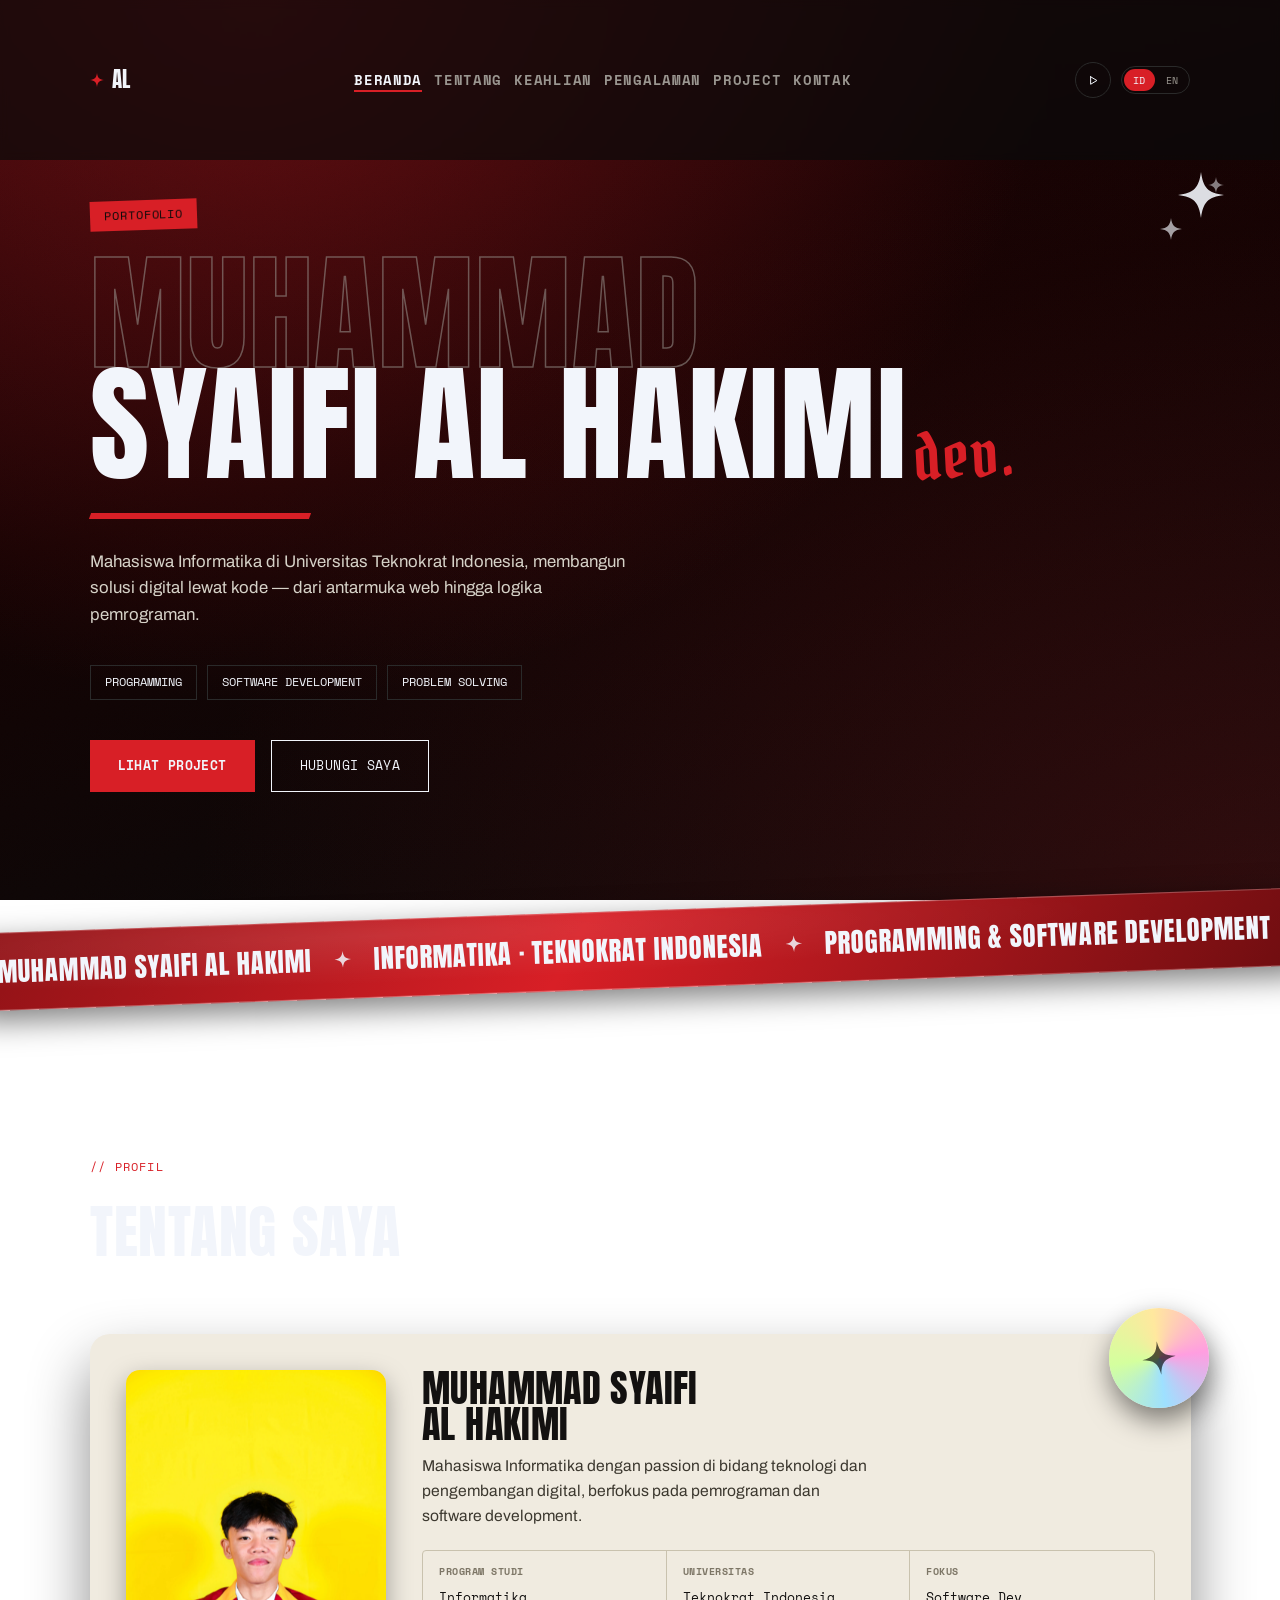
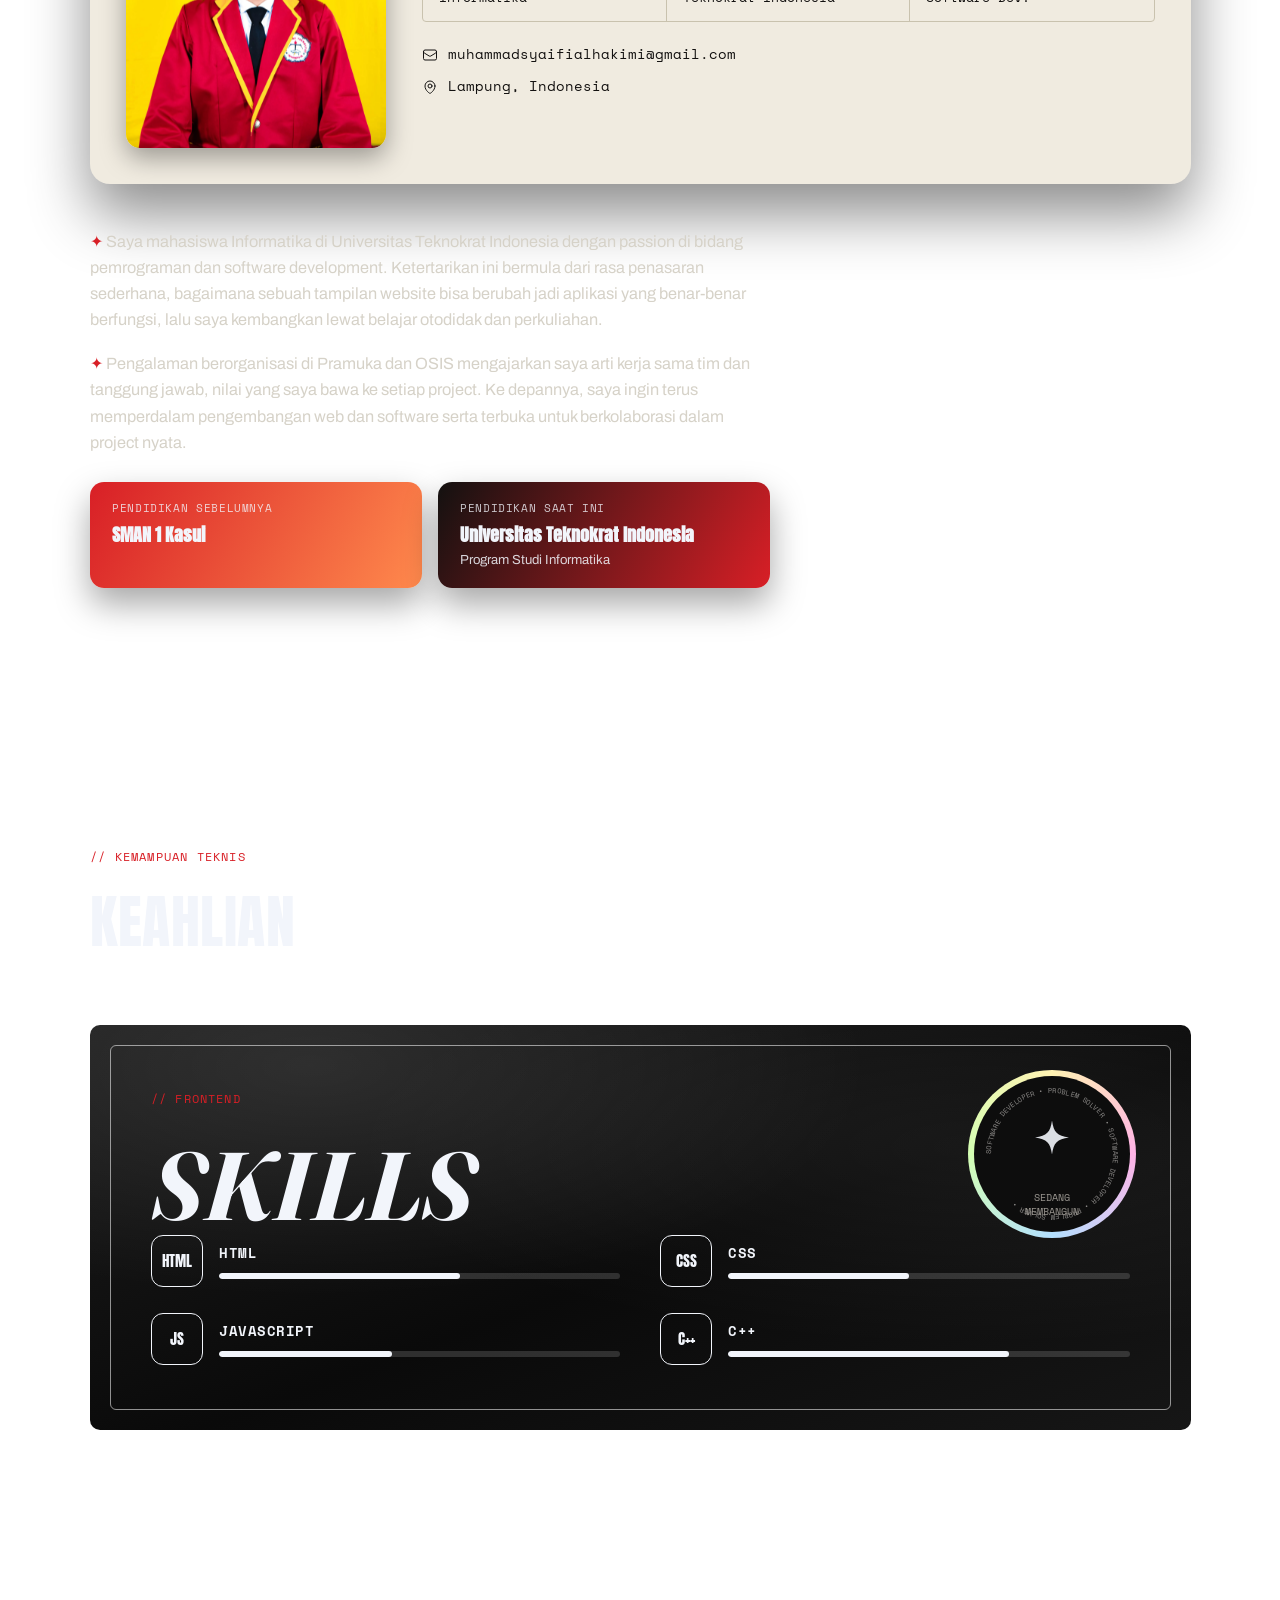
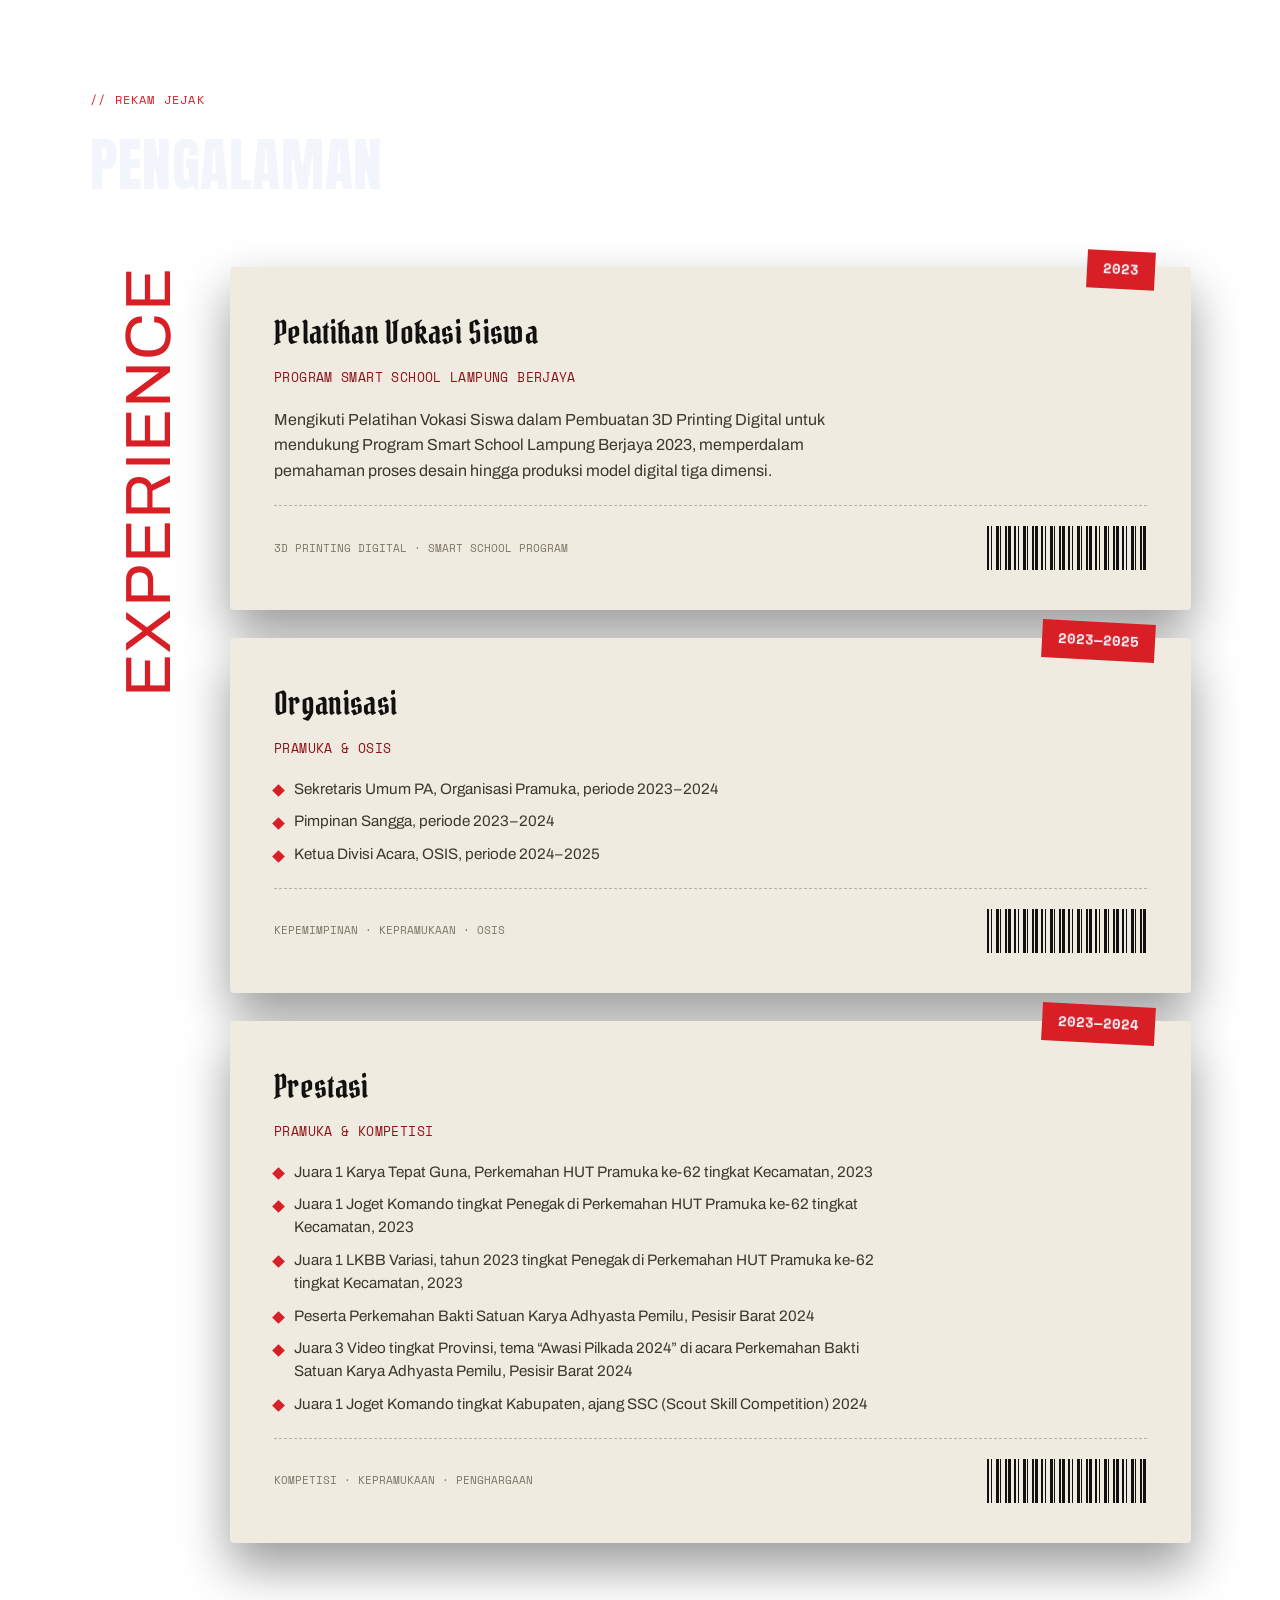
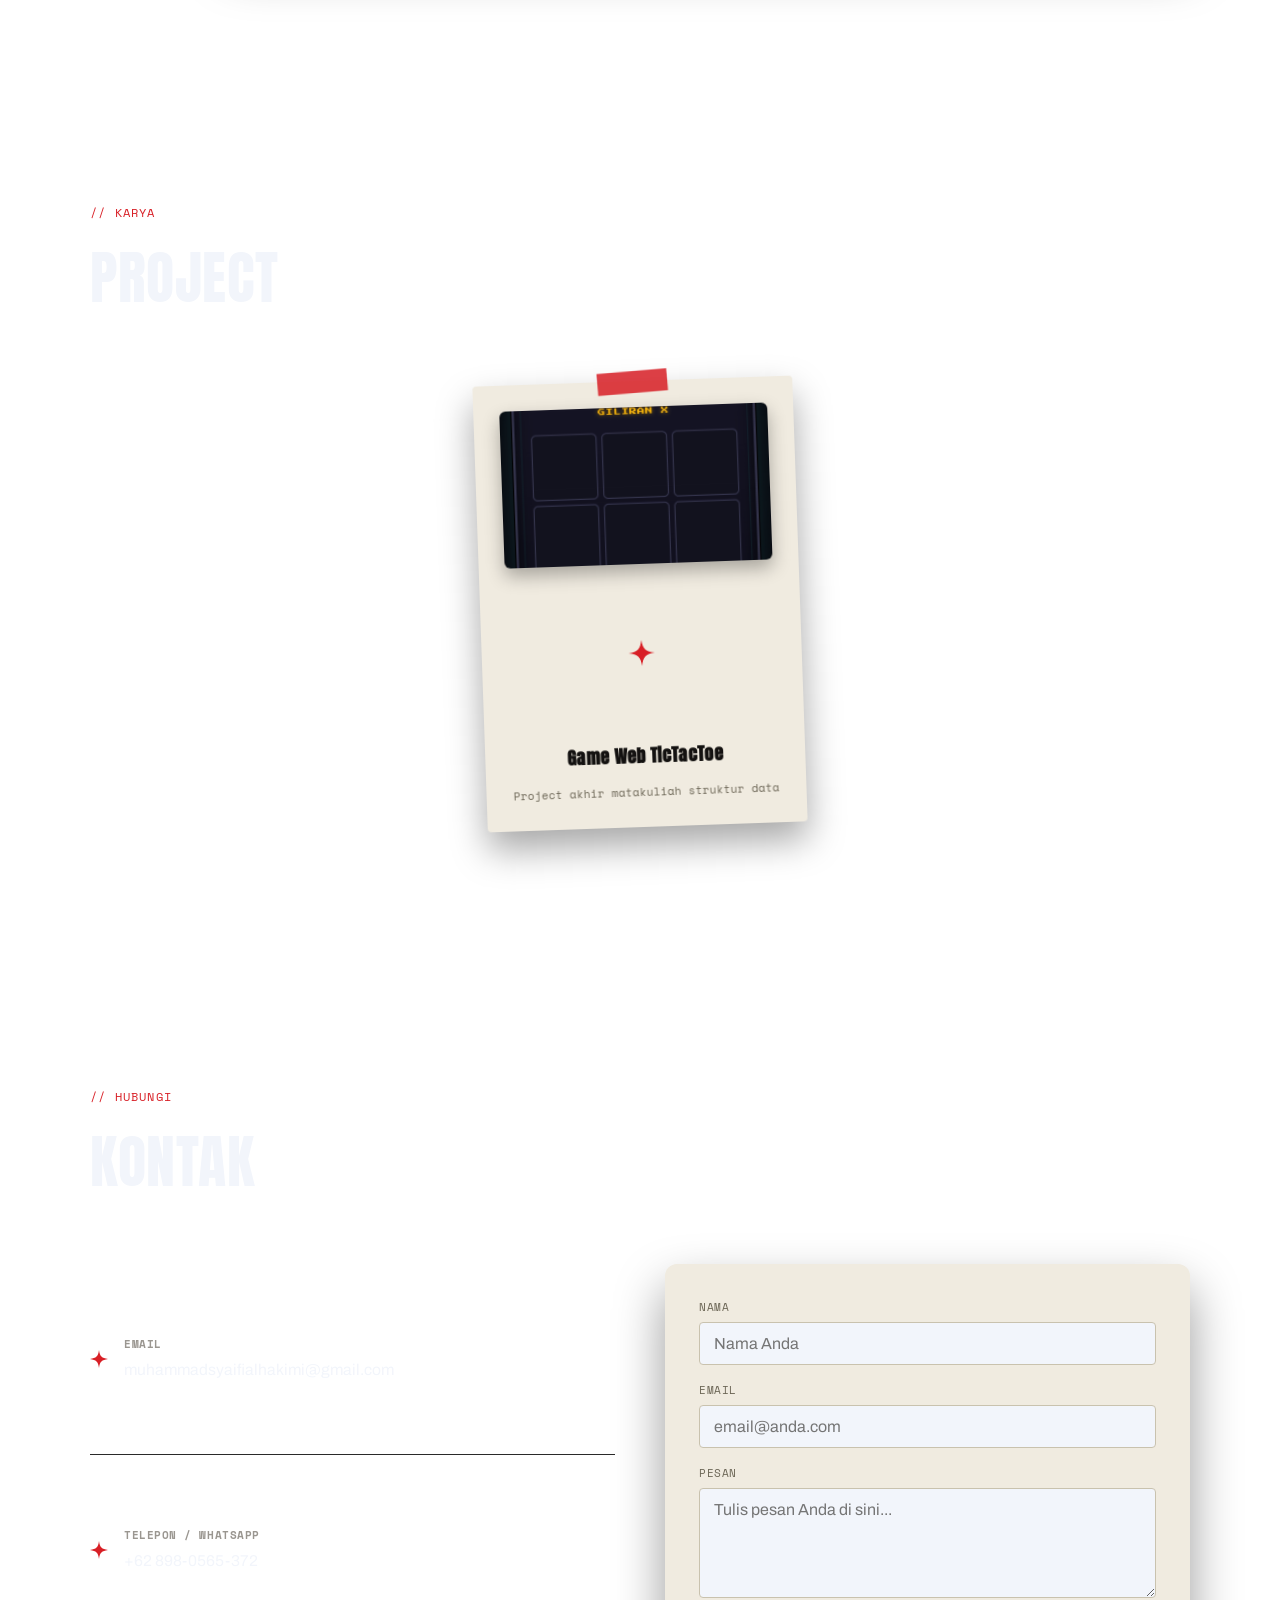
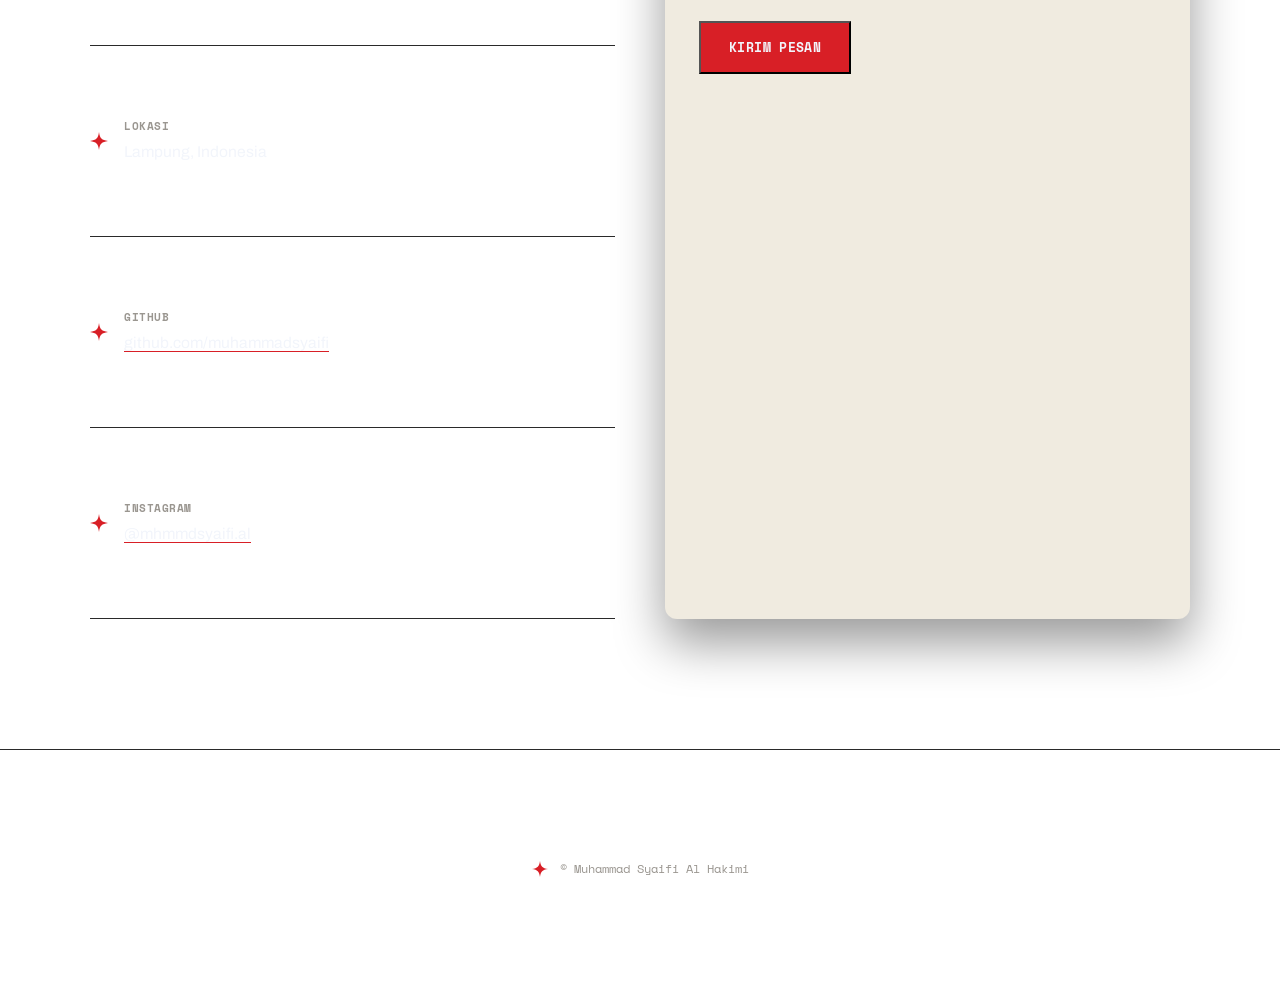
==== commit c1ccfa10: "Add files via upload" ====
--- a/index.html
+++ b/index.html
@@ -158,7 +158,6 @@
           <div><b data-id="Program Studi" data-en="Major">Program Studi</b><span data-id="Informatika" data-en="Informatics">Informatika</span></div>
           <div><b data-id="Universitas" data-en="University">Universitas</b><span>Teknokrat Indonesia</span></div>
           <div><b data-id="Fokus" data-en="Focus">Fokus</b><span>Software Dev.</span></div>
-          <div><b data-id="Pendidikan Sebelumnya" data-en="Previous Education">Pendidikan Sebelumnya</b><span>SMAN 1 Kasui</span></div>
         </div>
 
         <ul class="id-contact">
@@ -177,6 +176,18 @@
     <div class="about-copy reveal">
       <p data-id="Saya mahasiswa Informatika di Universitas Teknokrat Indonesia dengan passion di bidang pemrograman dan software development. Ketertarikan ini bermula dari rasa penasaran sederhana, bagaimana sebuah tampilan website bisa berubah jadi aplikasi yang benar-benar berfungsi, lalu saya kembangkan lewat belajar otodidak dan perkuliahan." data-en="I'm an Informatics student at Universitas Teknokrat Indonesia with a passion for programming and software development. It started with a simple curiosity about how a website's look becomes a working application, which I then grew through self-study and coursework.">Saya mahasiswa Informatika di Universitas Teknokrat Indonesia dengan passion di bidang pemrograman dan software development. Ketertarikan ini bermula dari rasa penasaran sederhana, bagaimana sebuah tampilan website bisa berubah jadi aplikasi yang benar-benar berfungsi, lalu saya kembangkan lewat belajar otodidak dan perkuliahan.</p>
       <p data-id="Pengalaman berorganisasi di Pramuka dan OSIS mengajarkan saya arti kerja sama tim dan tanggung jawab, nilai yang saya bawa ke setiap project. Ke depannya, saya ingin terus memperdalam pengembangan web dan software serta terbuka untuk berkolaborasi dalam project nyata." data-en="My experience in Scouts and the Student Council taught me teamwork and responsibility, values I bring to every project. Going forward, I want to keep deepening my web and software development skills and stay open to collaborating on real projects.">Pengalaman berorganisasi di Pramuka dan OSIS mengajarkan saya arti kerja sama tim dan tanggung jawab, nilai yang saya bawa ke setiap project. Ke depannya, saya ingin terus memperdalam pengembangan web dan software serta terbuka untuk berkolaborasi dalam project nyata.</p>
+
+      <div class="edu-popups">
+        <div class="edu-pop reveal">
+          <span class="edu-pop-label" data-id="Pendidikan Sebelumnya" data-en="Previous Education">Pendidikan Sebelumnya</span>
+          <b>SMAN 1 Kasui</b>
+        </div>
+        <div class="edu-pop edu-pop-current reveal" style="transition-delay:0.12s;">
+          <span class="edu-pop-label" data-id="Pendidikan Saat Ini" data-en="Current Education">Pendidikan Saat Ini</span>
+          <b>Universitas Teknokrat Indonesia</b>
+          <small data-id="Program Studi Informatika" data-en="Informatics Study Program">Program Studi Informatika</small>
+        </div>
+      </div>
     </div>
   </section>
 
@@ -352,7 +363,11 @@
         </li>
         <li>
           <svg class="spark"><use href="#sparkle"/></svg>
-          <div><b>LinkedIn / GitHub / Instagram</b><span>@username-anda</span></div>
+          <div><b>GitHub</b><span><a href="https://github.com/muhammadsyaifi" target="_blank" rel="noopener noreferrer">github.com/muhammadsyaifi</a></span></div>
+        </li>
+        <li>
+          <svg class="spark"><use href="#sparkle"/></svg>
+          <div><b>Instagram</b><span><a href="https://www.instagram.com/mhmmdsyaifi.al?igsh=Z2ZvaGF2bXhod2Vw" target="_blank" rel="noopener noreferrer">@mhmmdsyaifi.al</a></span></div>
         </li>
       </ul>
 
--- a/style.css
+++ b/style.css
@@ -404,10 +404,71 @@
   }
   .id-photo-fallback.show{ display:flex; }
 
-  /* Efek hologram/tilt (miring + kilau warna-warni mengikuti mouse) sudah
-     dihapus — foto sekarang tampil polos/statis di dalam kartu. */
+  /* Efek tilt: kartu foto miring mengikuti posisi kursor + kilau (glare)
+     yang bergerak sesuai arah mouse. Nilai --rx/--ry/--mx/--my diset lewat JS. */
+  .id-card{
+    perspective:1200px;
+  }
+  .id-photo{
+    --rx:0deg; --ry:0deg; --mx:50%; --my:50%;
+    transform:rotateX(var(--rx)) rotateY(var(--ry));
+    transform-style:preserve-3d;
+    transition:transform 0.35s cubic-bezier(0.22,1,0.36,1);
+    will-change:transform;
+  }
+  .id-photo.tilting{ transition:transform 0.08s linear; }
+  .id-photo::after{
+    content:"";
+    position:absolute; inset:0;
+    background:radial-gradient(circle at var(--mx) var(--my), rgba(255,255,255,0.35), transparent 55%);
+    opacity:0;
+    transition:opacity 0.35s ease;
+    pointer-events:none;
+  }
+  .id-photo.tilting::after{ opacity:1; }
+  .card-photo, .id-photo-fallback{ transform:translateZ(20px); }
 
   .id-name{ font-size:clamp(1.8rem, 3vw, 2.6rem); line-height:0.95; margin-bottom:10px; }
+
+  /* ===== POPUP PENDIDIKAN: 2 kartu riwayat pendidikan di bawah teks Tentang.
+     Background tiap kartu pakai gradient yang terus bergerak (bukan diam). ===== */
+  .edu-popups{
+    display:flex; flex-wrap:wrap; gap:16px;
+    margin-top:26px;
+  }
+  .edu-pop{
+    position:relative;
+    flex:1 1 220px;
+    padding:18px 22px;
+    border-radius:14px;
+    overflow:hidden;
+    background:linear-gradient(120deg, var(--accent), #ff8a4d, var(--accent-dark), var(--accent));
+    background-size:300% 300%;
+    animation:eduBgMove 8s ease-in-out infinite;
+    color:var(--white);
+    box-shadow:0 16px 34px rgba(0,0,0,0.35);
+  }
+  .edu-pop-current{
+    background:linear-gradient(120deg, var(--ink), var(--accent), #3a2020, var(--ink));
+    background-size:300% 300%;
+    animation:eduBgMove 10s ease-in-out infinite;
+  }
+  .edu-pop-label{
+    display:block; font-family:var(--font-mono); font-size:0.66rem;
+    text-transform:uppercase; letter-spacing:0.06em; opacity:0.8; margin-bottom:6px;
+  }
+  .edu-pop b{ display:block; font-family:var(--font-display); font-size:1.15rem; line-height:1.2; }
+  .edu-pop small{ display:block; font-size:0.82rem; opacity:0.85; margin-top:4px; }
+
+  @keyframes eduBgMove{
+    0%{ background-position:0% 50%; }
+    50%{ background-position:100% 50%; }
+    100%{ background-position:0% 50%; }
+  }
+
+  @media (prefers-reduced-motion: reduce){
+    .edu-pop{ animation:none; }
+  }
   .id-role{ font-family:var(--font-body); font-size:0.98rem; color:#3c382f; max-width:460px; margin-bottom:22px; }
 
   .id-table{
@@ -535,7 +596,12 @@
     letter-spacing:0.04em; text-transform:uppercase; margin-bottom:8px;
   }
   .tech-bar{ width:100%; height:6px; border-radius:4px; background:rgba(255,255,255,0.15); overflow:hidden; }
-  .tech-bar span{ display:block; height:100%; background:var(--white); border-radius:4px; }
+  .tech-bar span{
+    display:block; height:100%; background:var(--white); border-radius:4px;
+    transform:scaleX(0); transform-origin:left;
+    transition:transform 1.1s cubic-bezier(0.22,1,0.36,1);
+  }
+  .tech-bar.in-view span{ transform:scaleX(1); }
 
   /* ===== PENGALAMAN ===== */
   .exp-wrap{ display:grid; grid-template-columns:120px 1fr; gap:20px; align-items:start; }
@@ -642,6 +708,11 @@
     text-transform:uppercase; letter-spacing:0.05em; color:var(--grey); margin-bottom:4px;
   }
   .contact-list span{ font-size:0.98rem; }
+  .contact-list span a{
+    color:inherit; text-decoration:none; border-bottom:1px solid var(--accent);
+    transition:color 0.2s ease, border-color 0.2s ease;
+  }
+  .contact-list span a:hover{ color:var(--accent); }
 
   .form-card{
     background:var(--paper); color:var(--ink);
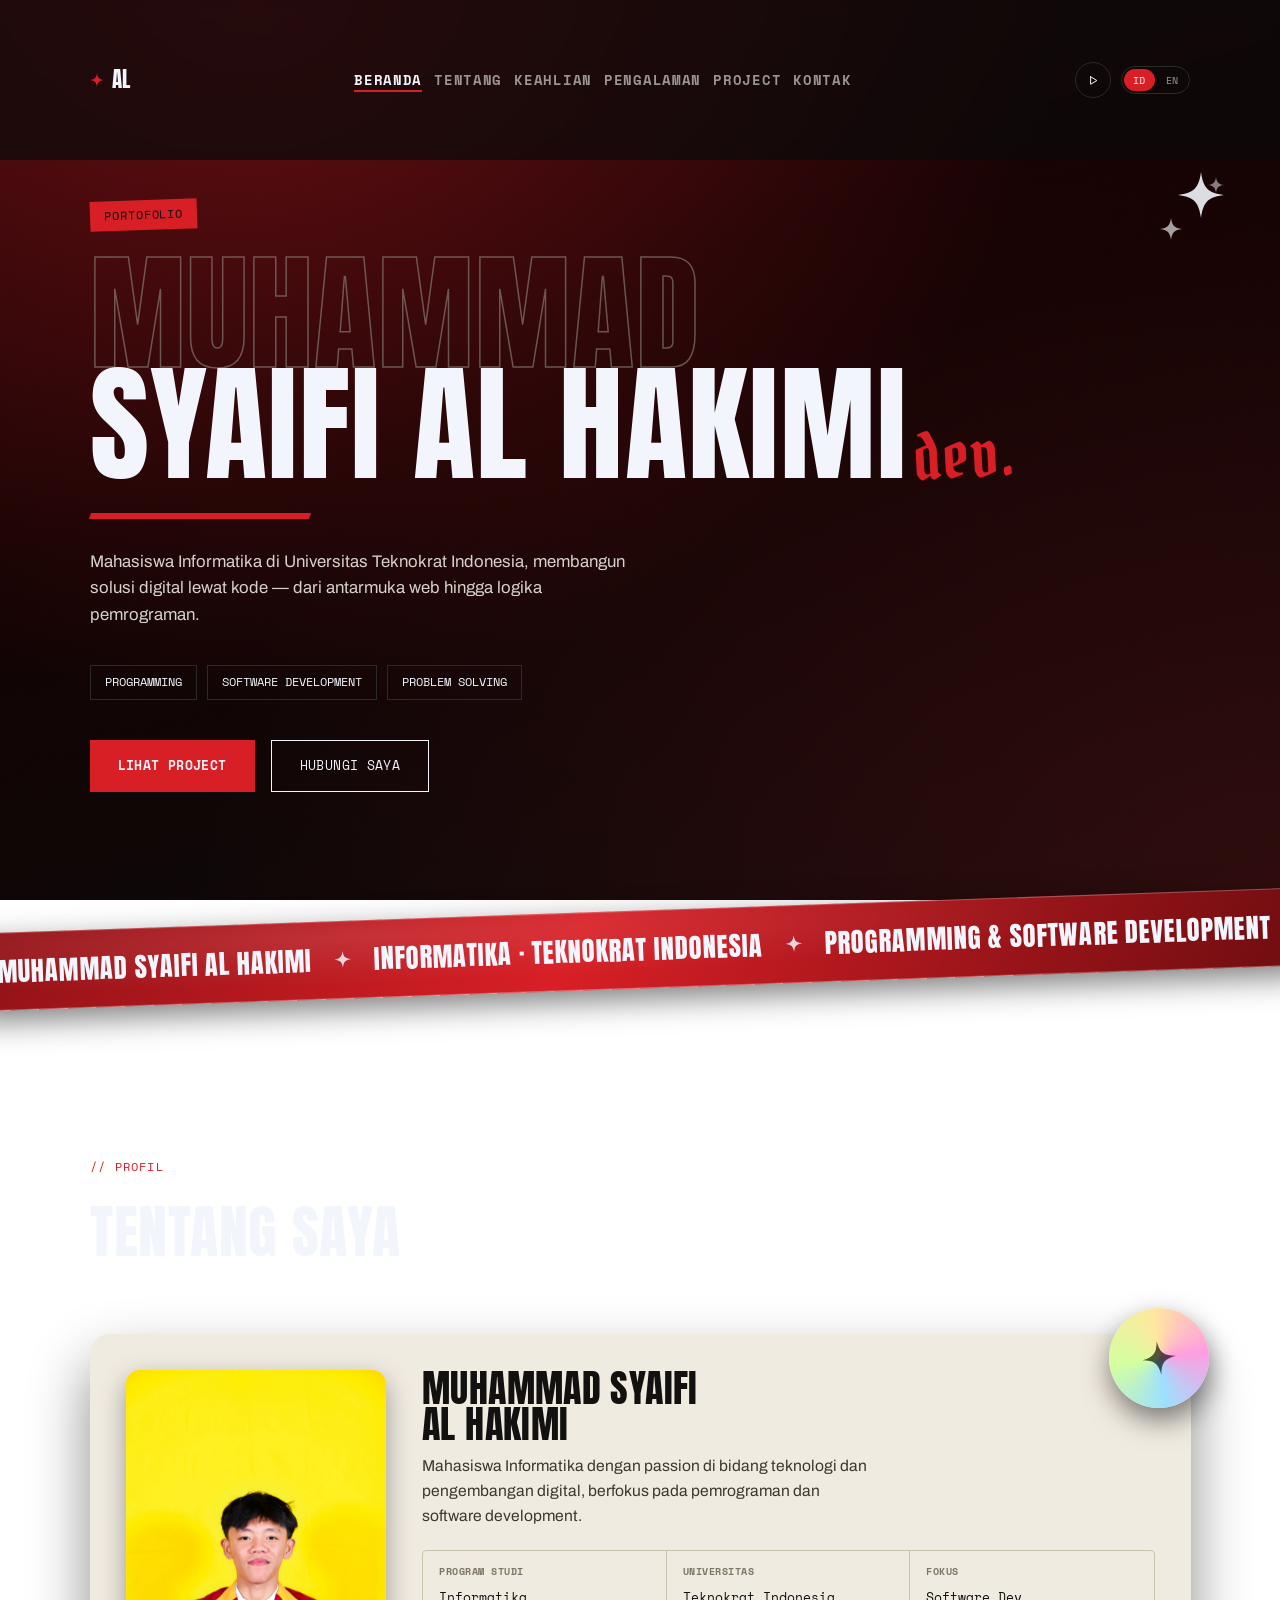
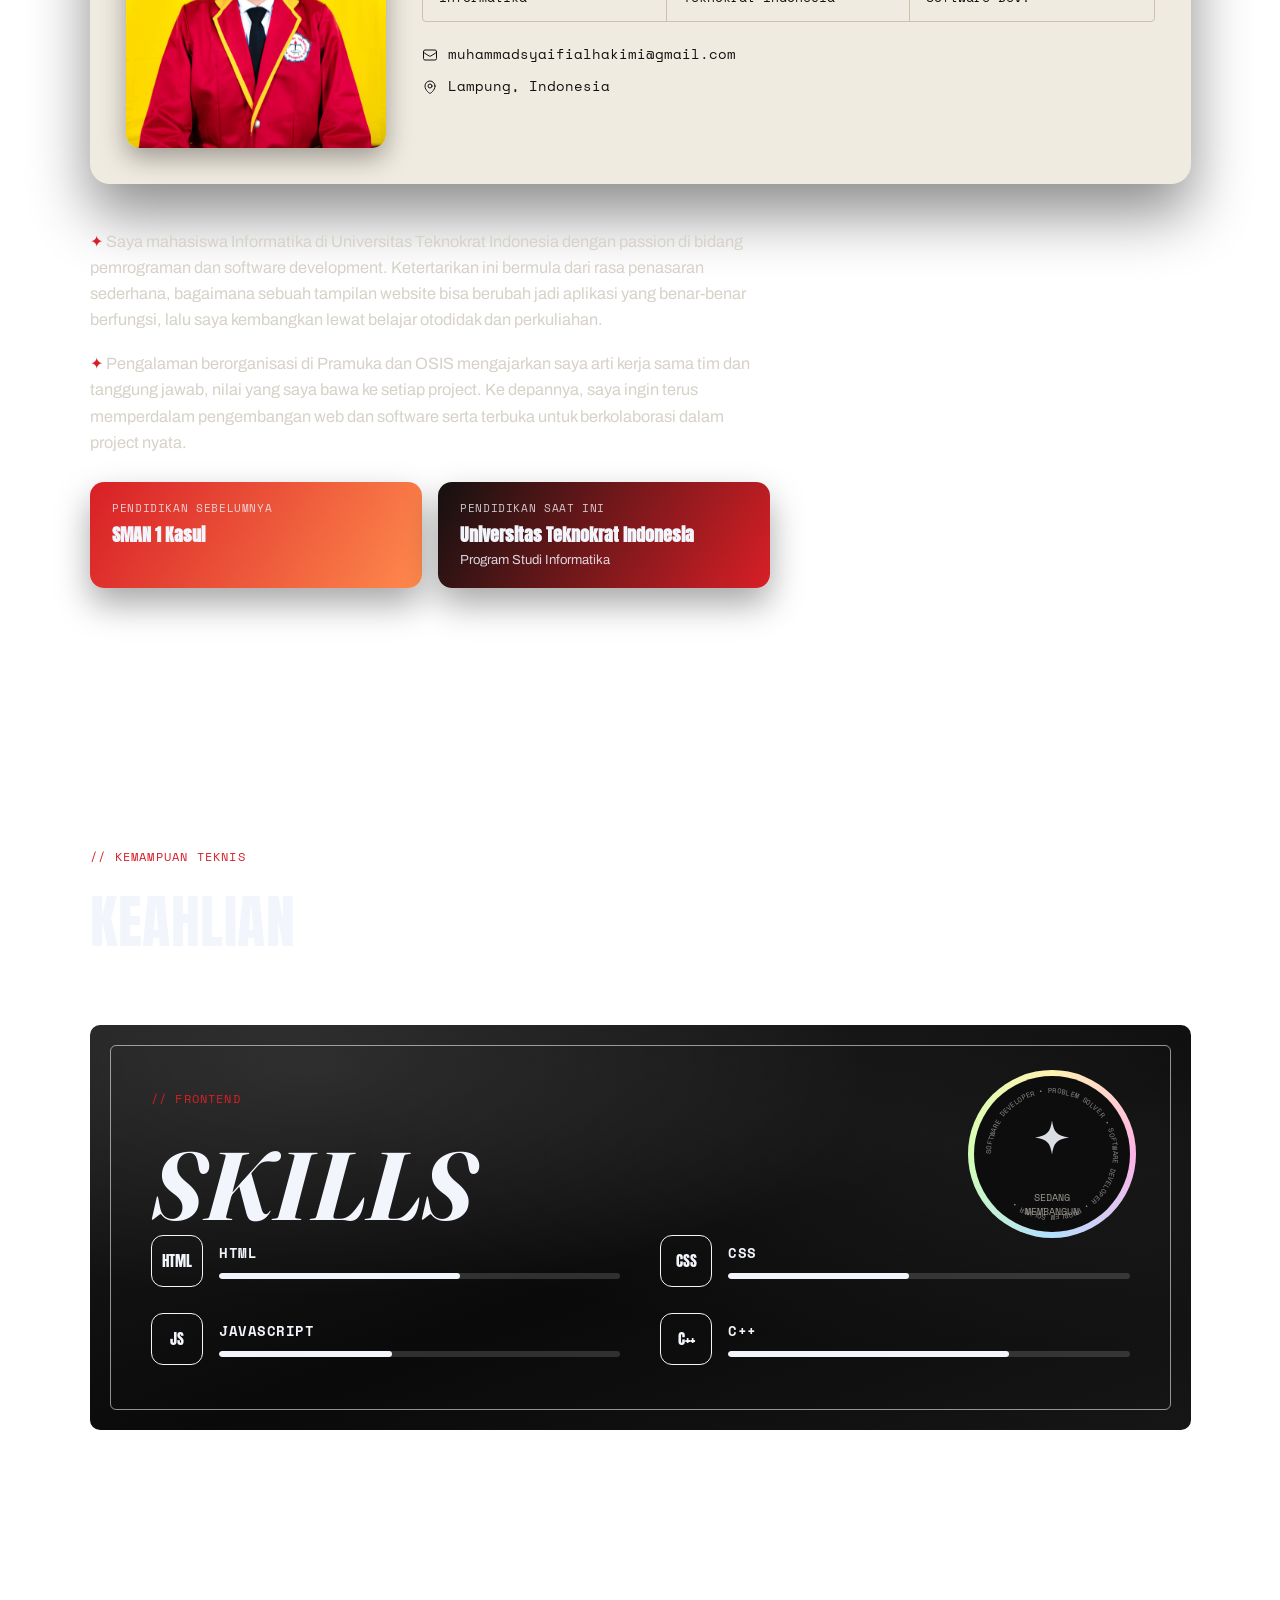
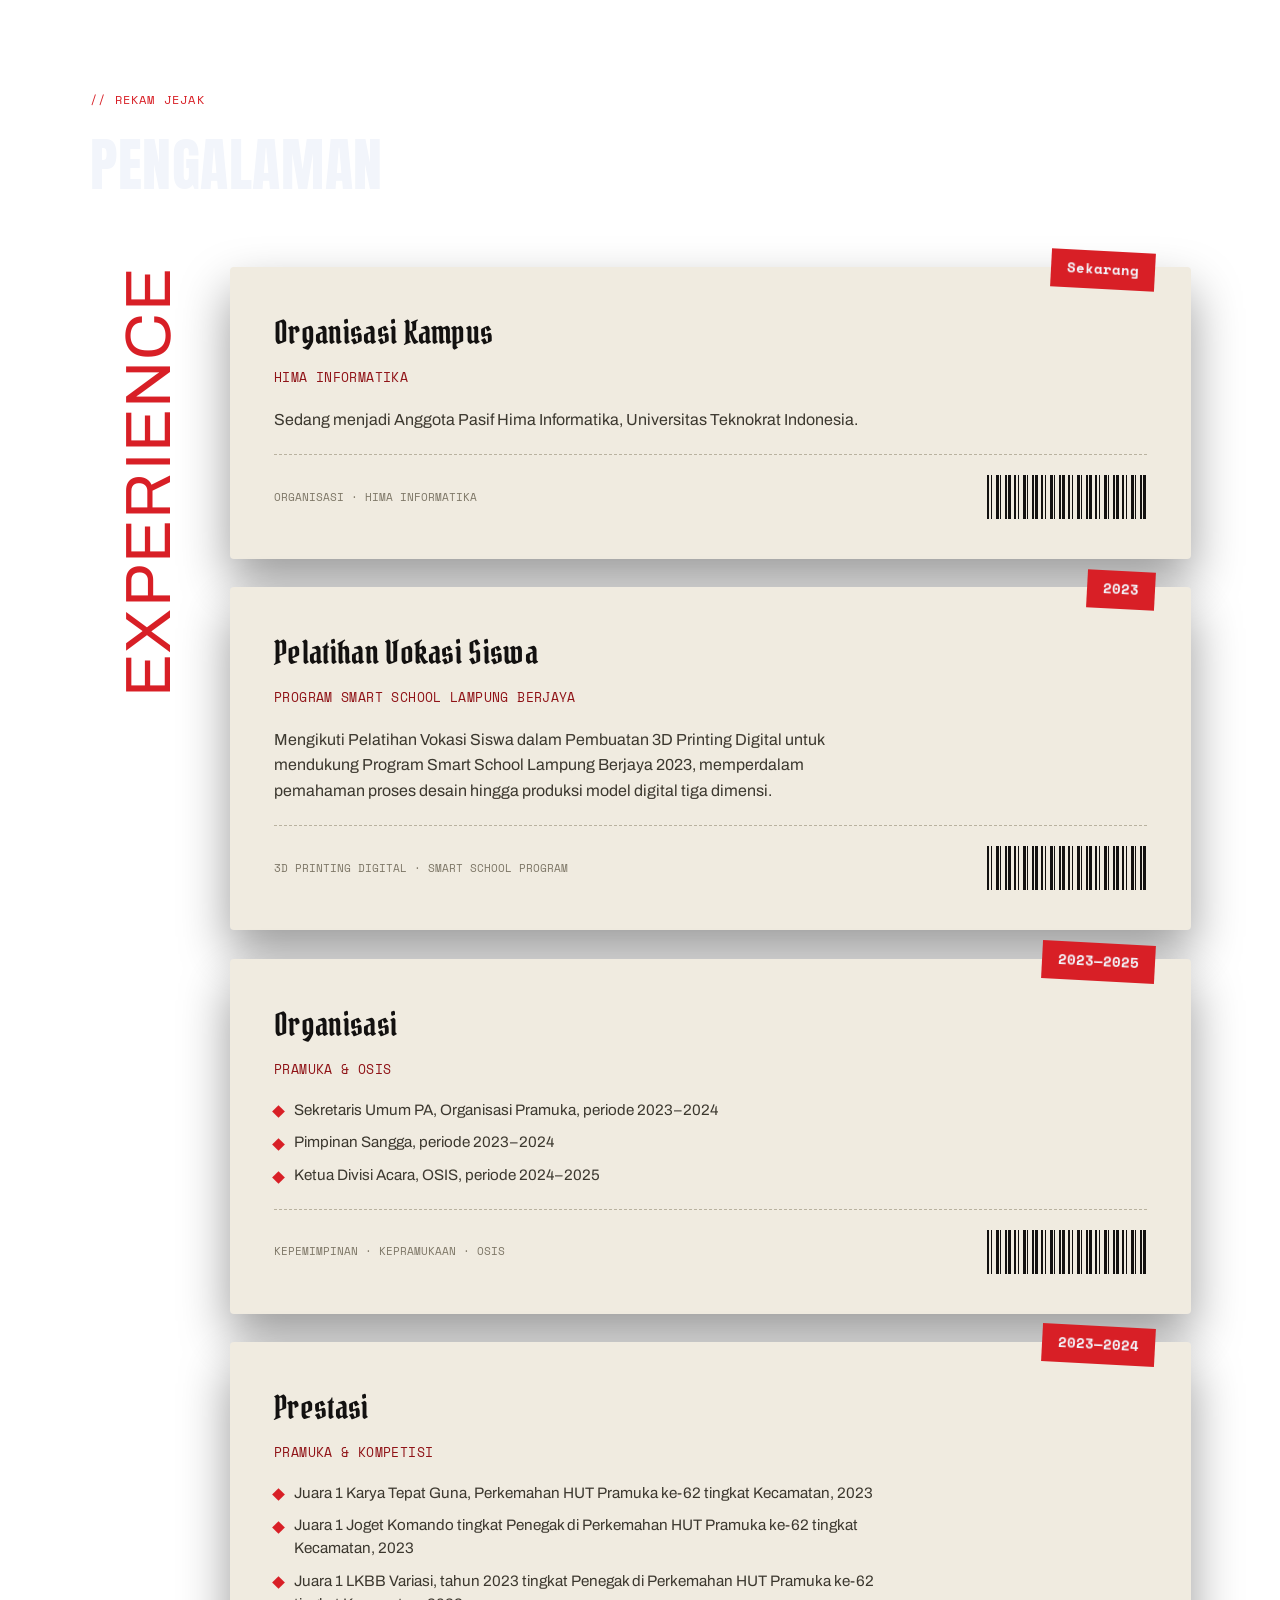
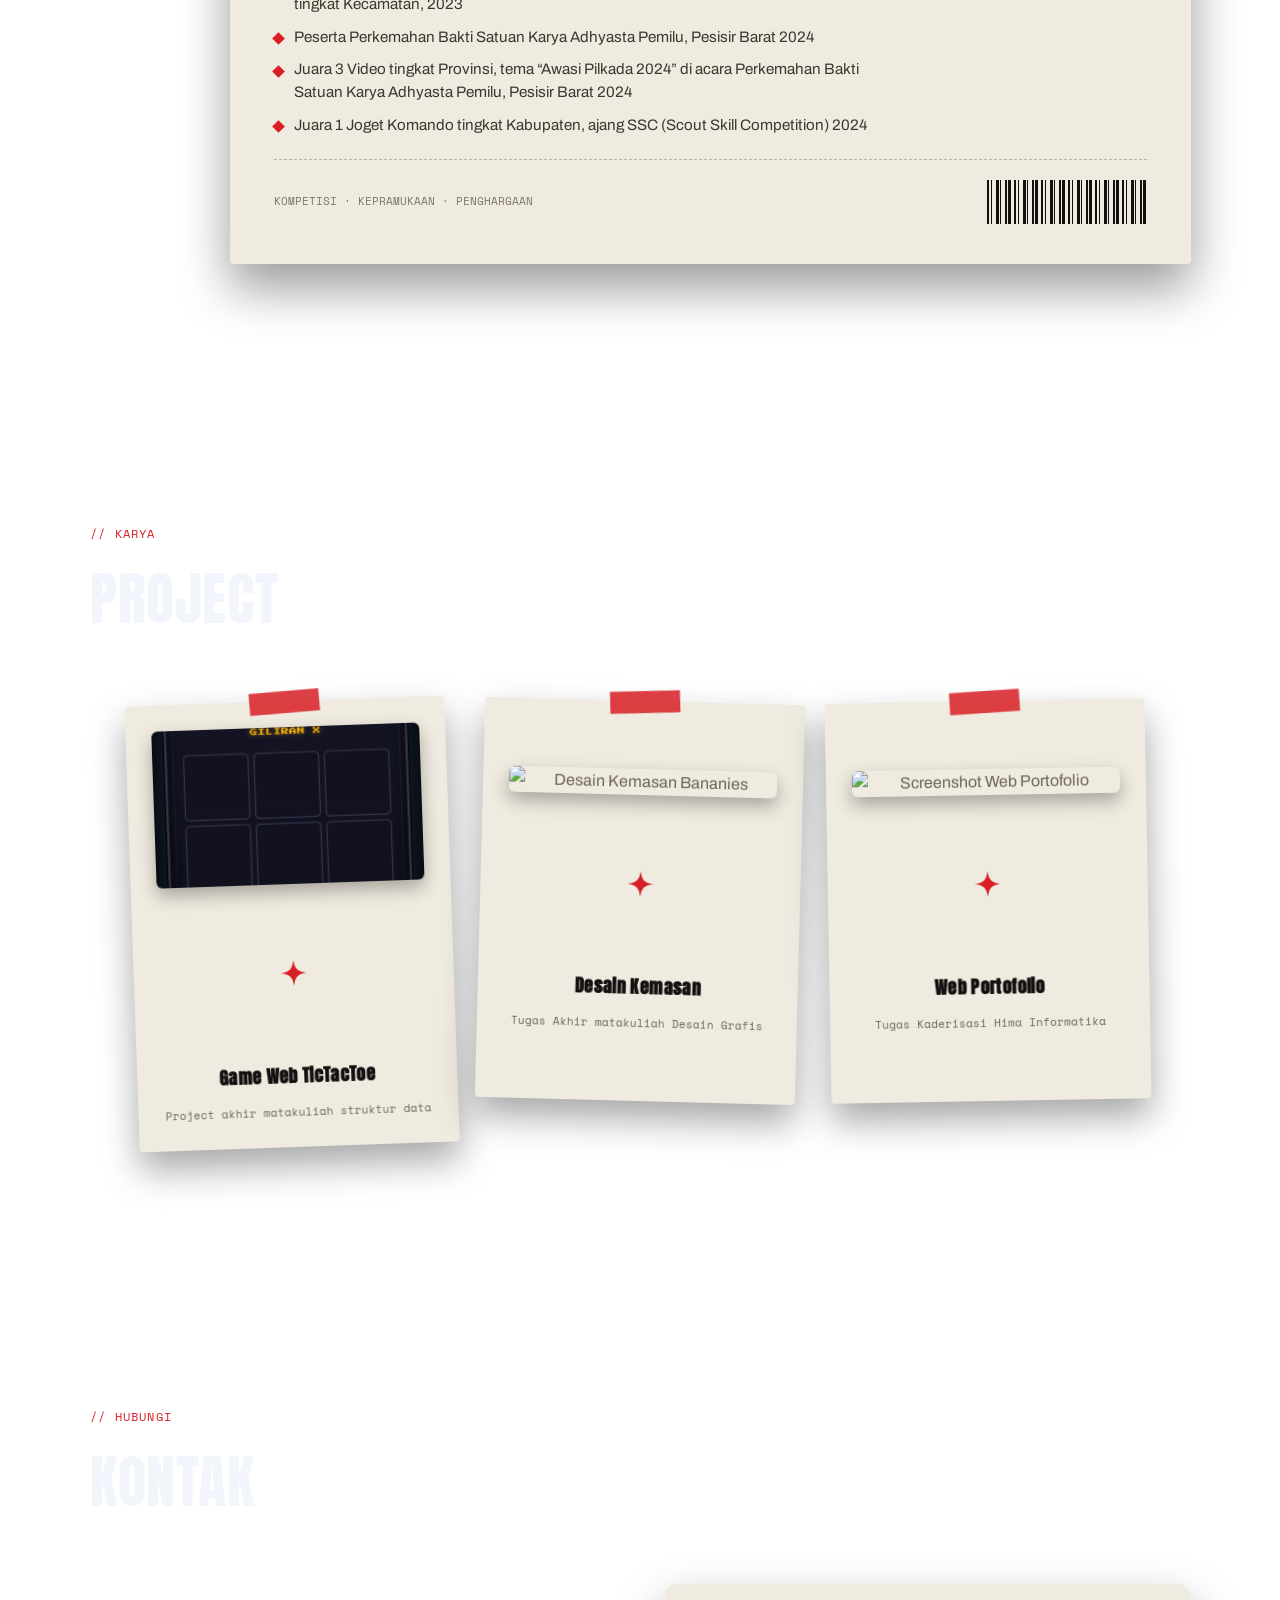
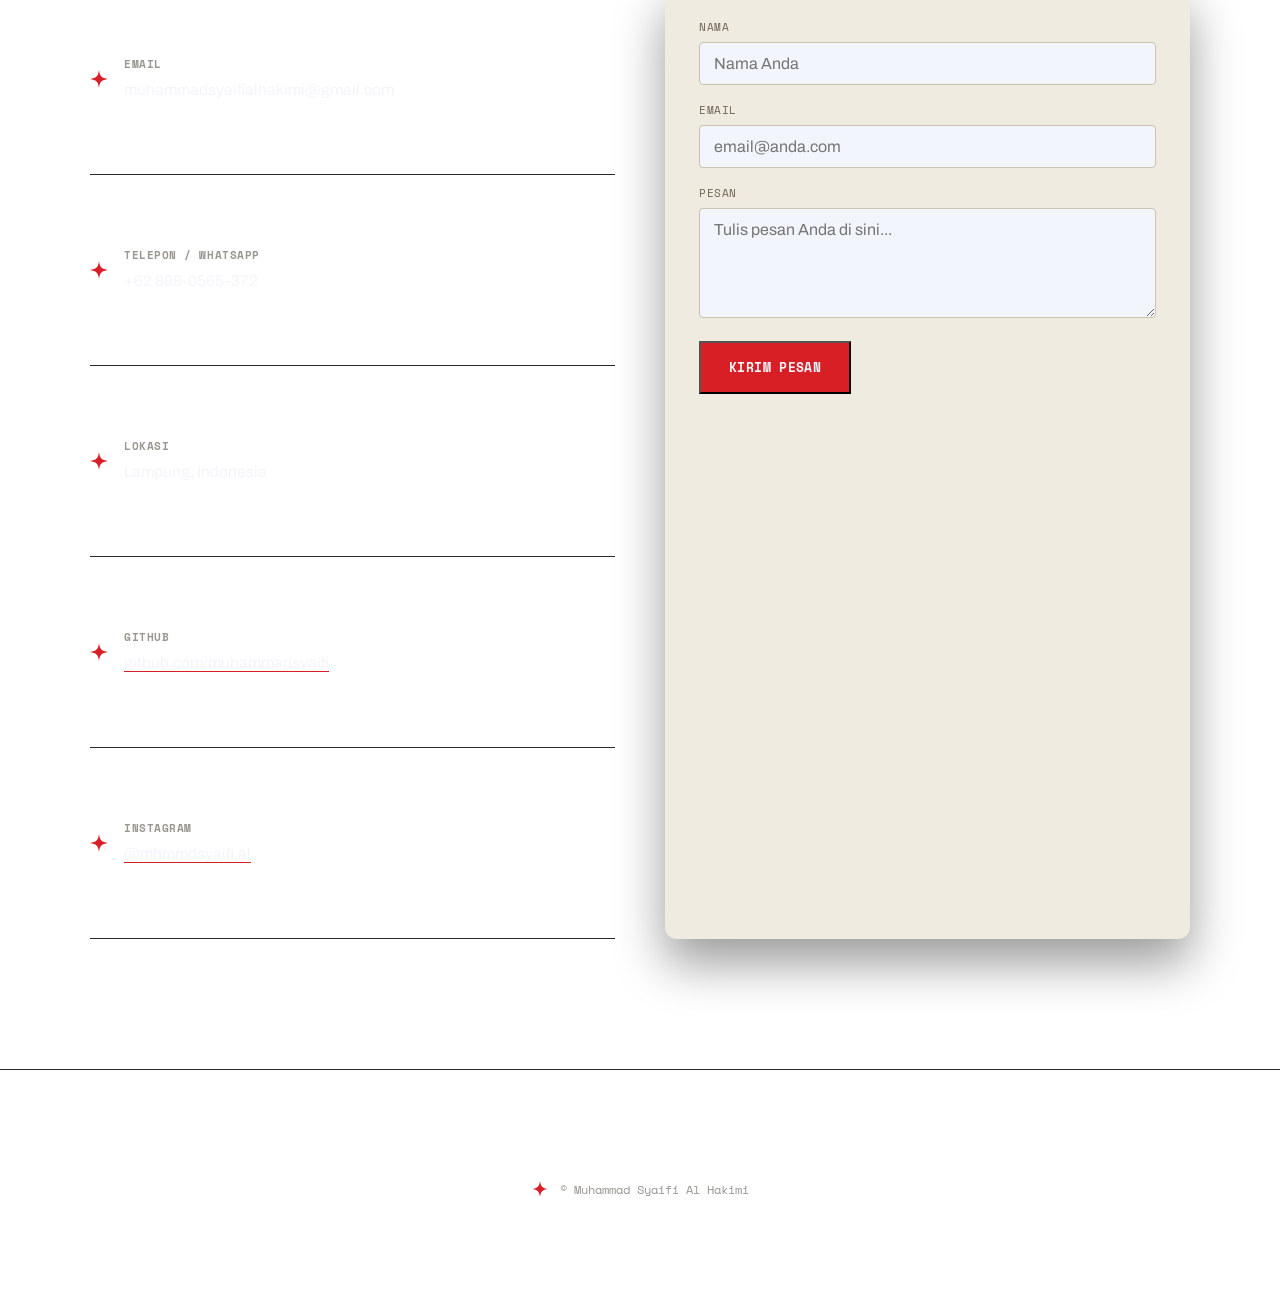
==== commit 1485e453: "Add files via upload" ====
--- a/index.html
+++ b/index.html
@@ -268,6 +268,18 @@
       <div class="exp-vert">EXPERIENCE</div>
       <div class="exp-cards">
       <div class="exp-card reveal">
+        <div class="exp-year-tag" data-id="Sekarang" data-en="Present">Sekarang</div>
+        <h3 data-id="Organisasi Kampus" data-en="Campus Organization">Organisasi Kampus</h3>
+        <span class="exp-org">Hima Informatika</span>
+        <p data-id="Sedang menjadi Anggota Pasif Hima Informatika, Universitas Teknokrat Indonesia." data-en="Currently a Passive Member of Hima Informatika, Universitas Teknokrat Indonesia.">Sedang menjadi Anggota Pasif Hima Informatika, Universitas Teknokrat Indonesia.</p>
+        <div class="exp-dash"></div>
+        <div class="exp-foot">
+          <span data-id="Organisasi &middot; Hima Informatika" data-en="Organization &middot; Hima Informatika">Organisasi &middot; Hima Informatika</span>
+          <div class="barcode"></div>
+        </div>
+      </div>
+
+      <div class="exp-card reveal" style="transition-delay:0.06s;">
         <div class="exp-year-tag">2023</div>
         <h3 data-id="Pelatihan Vokasi Siswa" data-en="Student Vocational Training">Pelatihan Vokasi Siswa</h3>
         <span class="exp-org">Program Smart School Lampung Berjaya</span>
@@ -333,6 +345,22 @@
         <svg class="spark"><use href="#sparkle"/></svg>
         <b>Game Web TicTacToe</b>
         <small data-id="Project akhir matakuliah struktur data" data-en="Final project for Data Structures course">Project akhir matakuliah struktur data</small>
+      </a>
+
+      <a class="project-card reveal" href="assets/project-kemasan.jpg" target="_blank" rel="noopener noreferrer" style="transition-delay:0.12s;">
+        <div class="tape"></div>
+        <img class="project-thumb" src="assets/project-kemasan.jpg" alt="Desain Kemasan Bananies">
+        <svg class="spark"><use href="#sparkle"/></svg>
+        <b data-id="Desain Kemasan" data-en="Packaging Design">Desain Kemasan</b>
+        <small data-id="Tugas Akhir matakuliah Desain Grafis" data-en="Final project for Graphic Design course">Tugas Akhir matakuliah Desain Grafis</small>
+      </a>
+
+      <a class="project-card reveal" href="#beranda" style="transition-delay:0.24s;">
+        <div class="tape"></div>
+        <img class="project-thumb" src="assets/project-webportofolio.jpg" alt="Screenshot Web Portofolio">
+        <svg class="spark"><use href="#sparkle"/></svg>
+        <b data-id="Web Portofolio" data-en="Portfolio Website">Web Portofolio</b>
+        <small data-id="Tugas Kaderisasi Hima Informatika" data-en="Coursework for Hima Informatika Cadre Program">Tugas Kaderisasi Hima Informatika</small>
       </a>
     </div>
   </section>
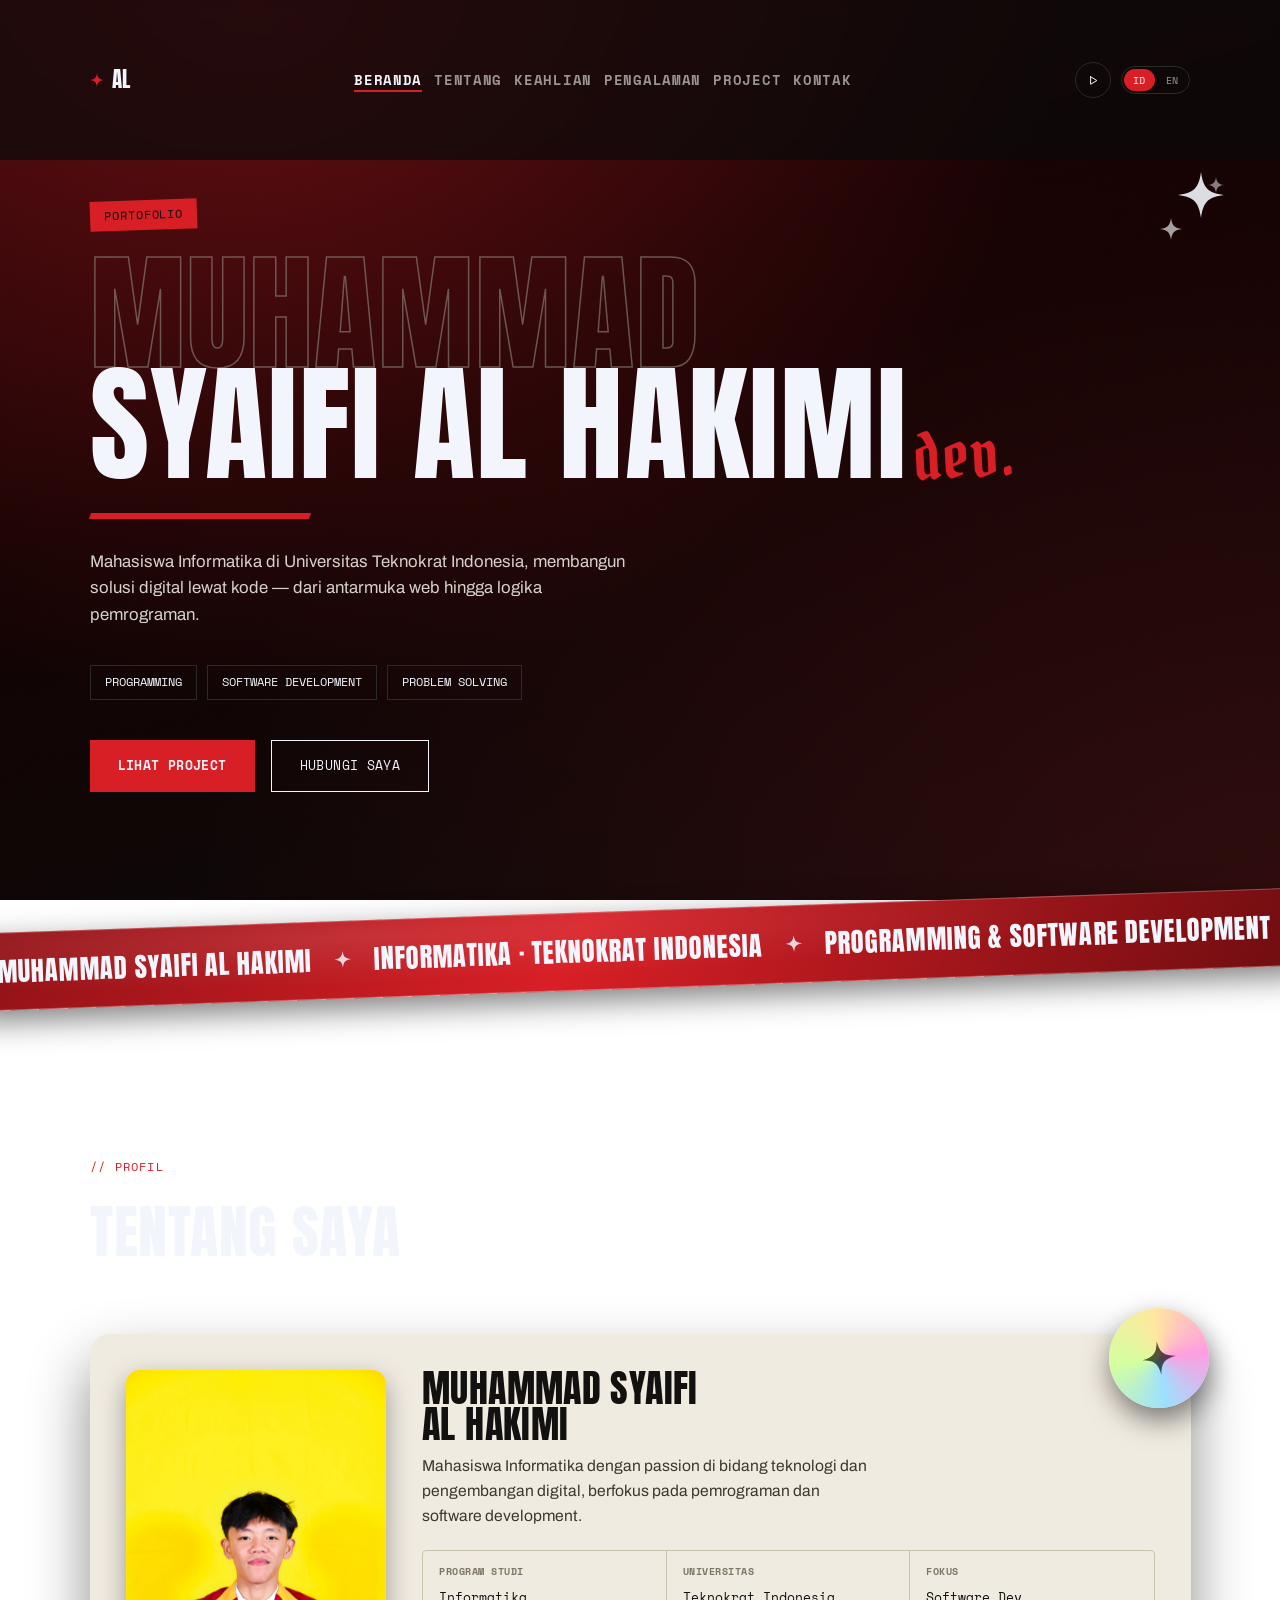
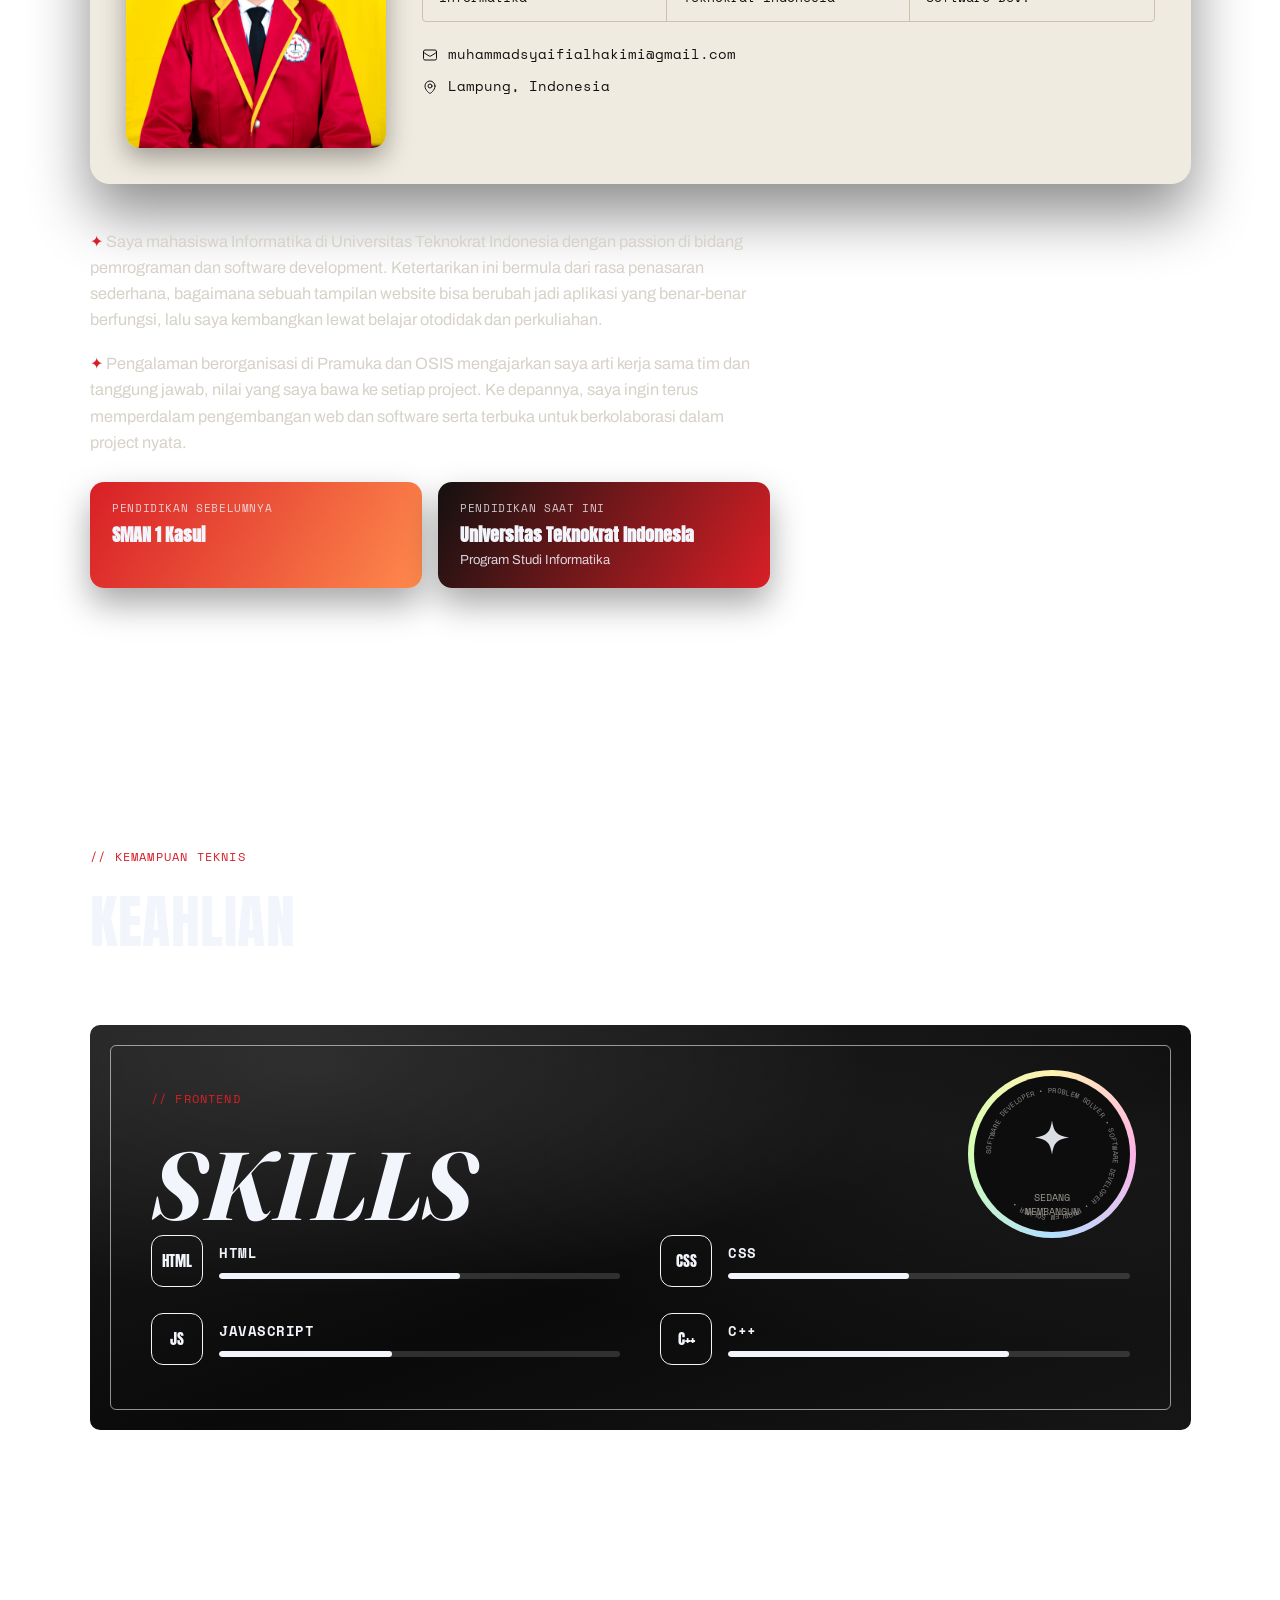
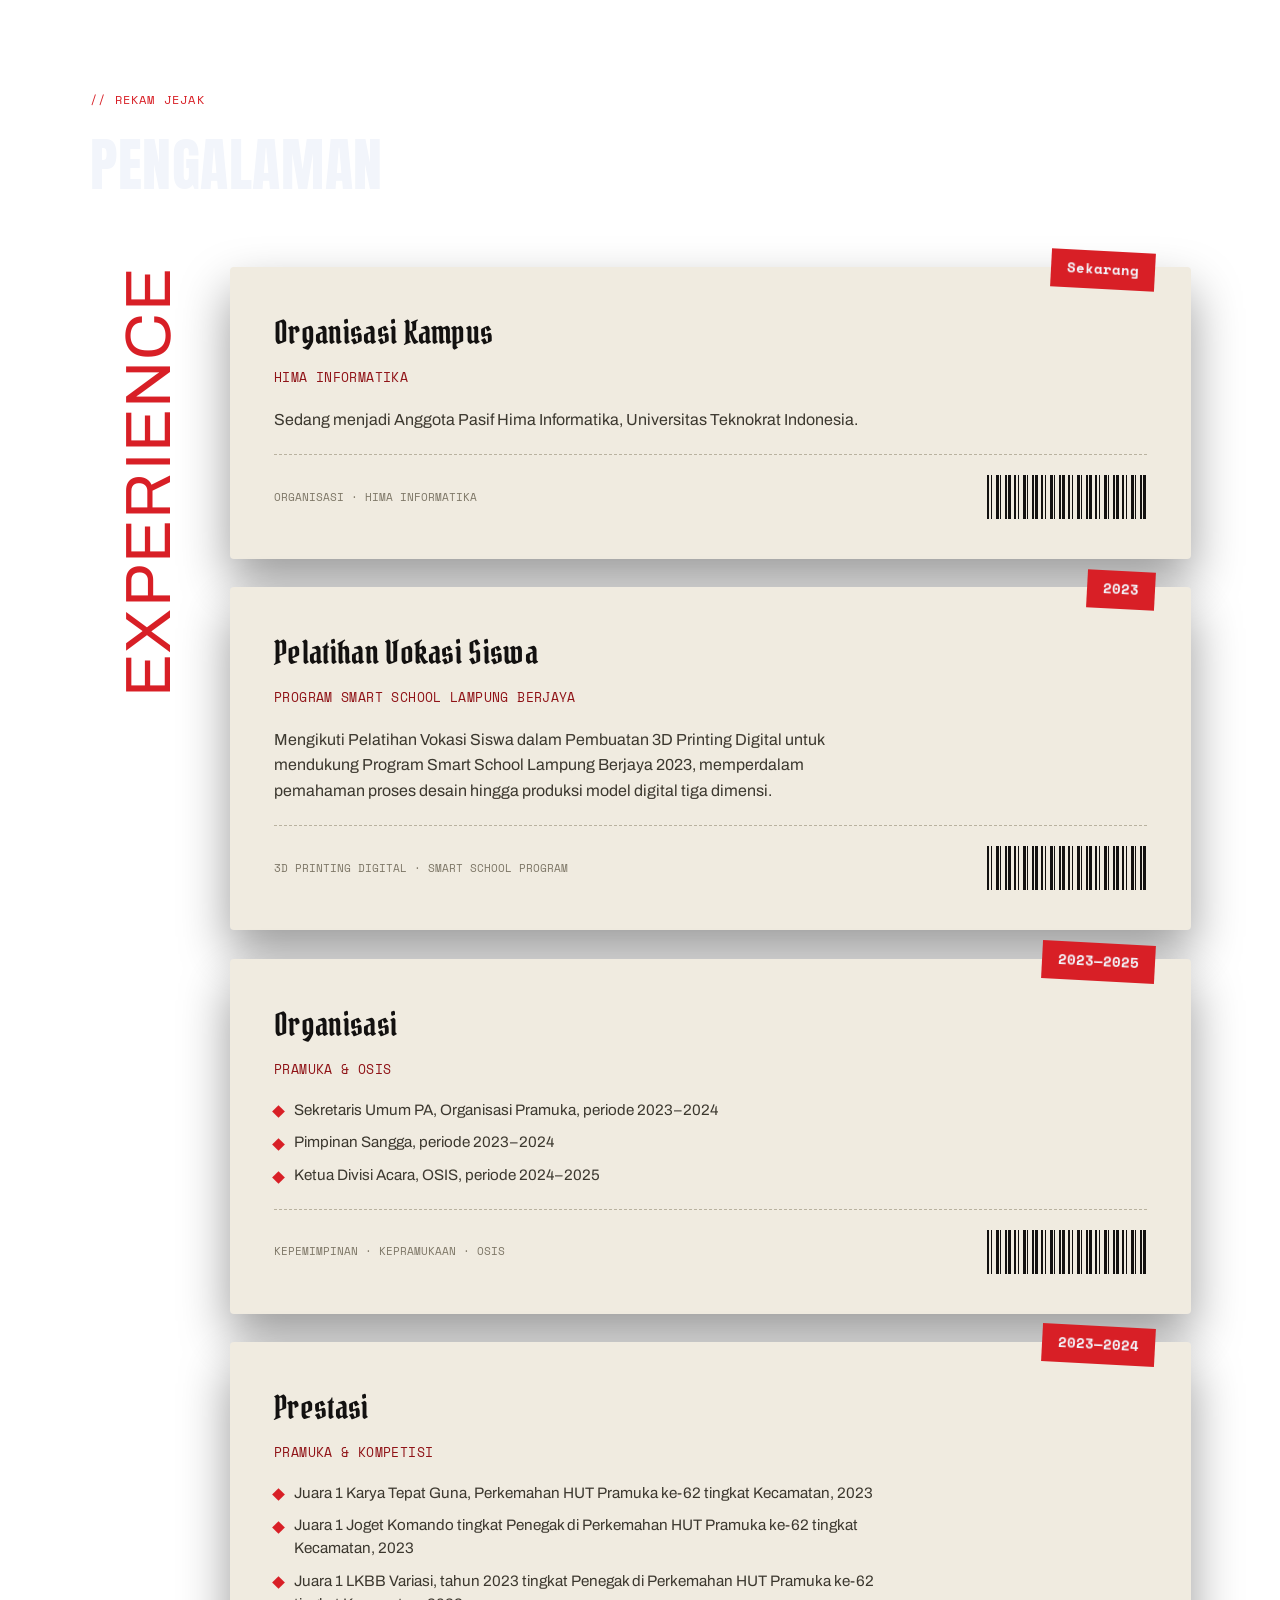
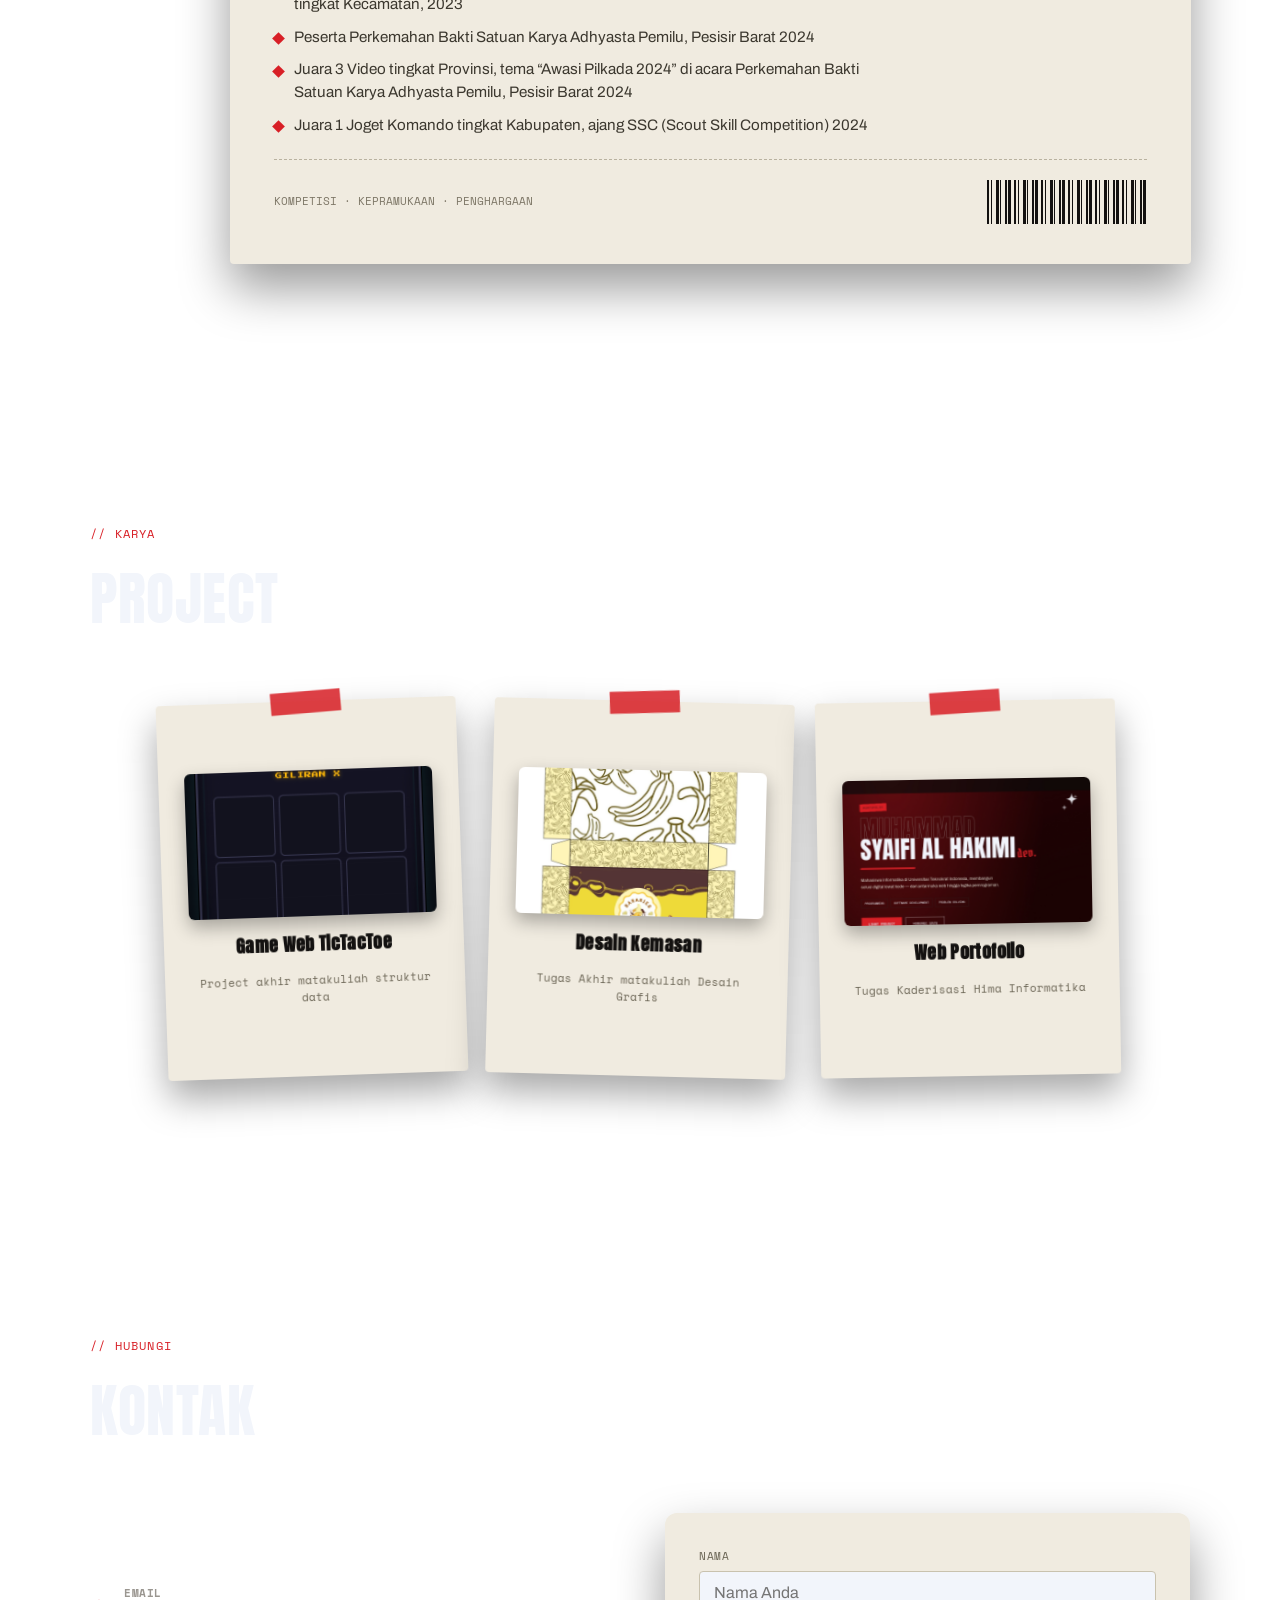
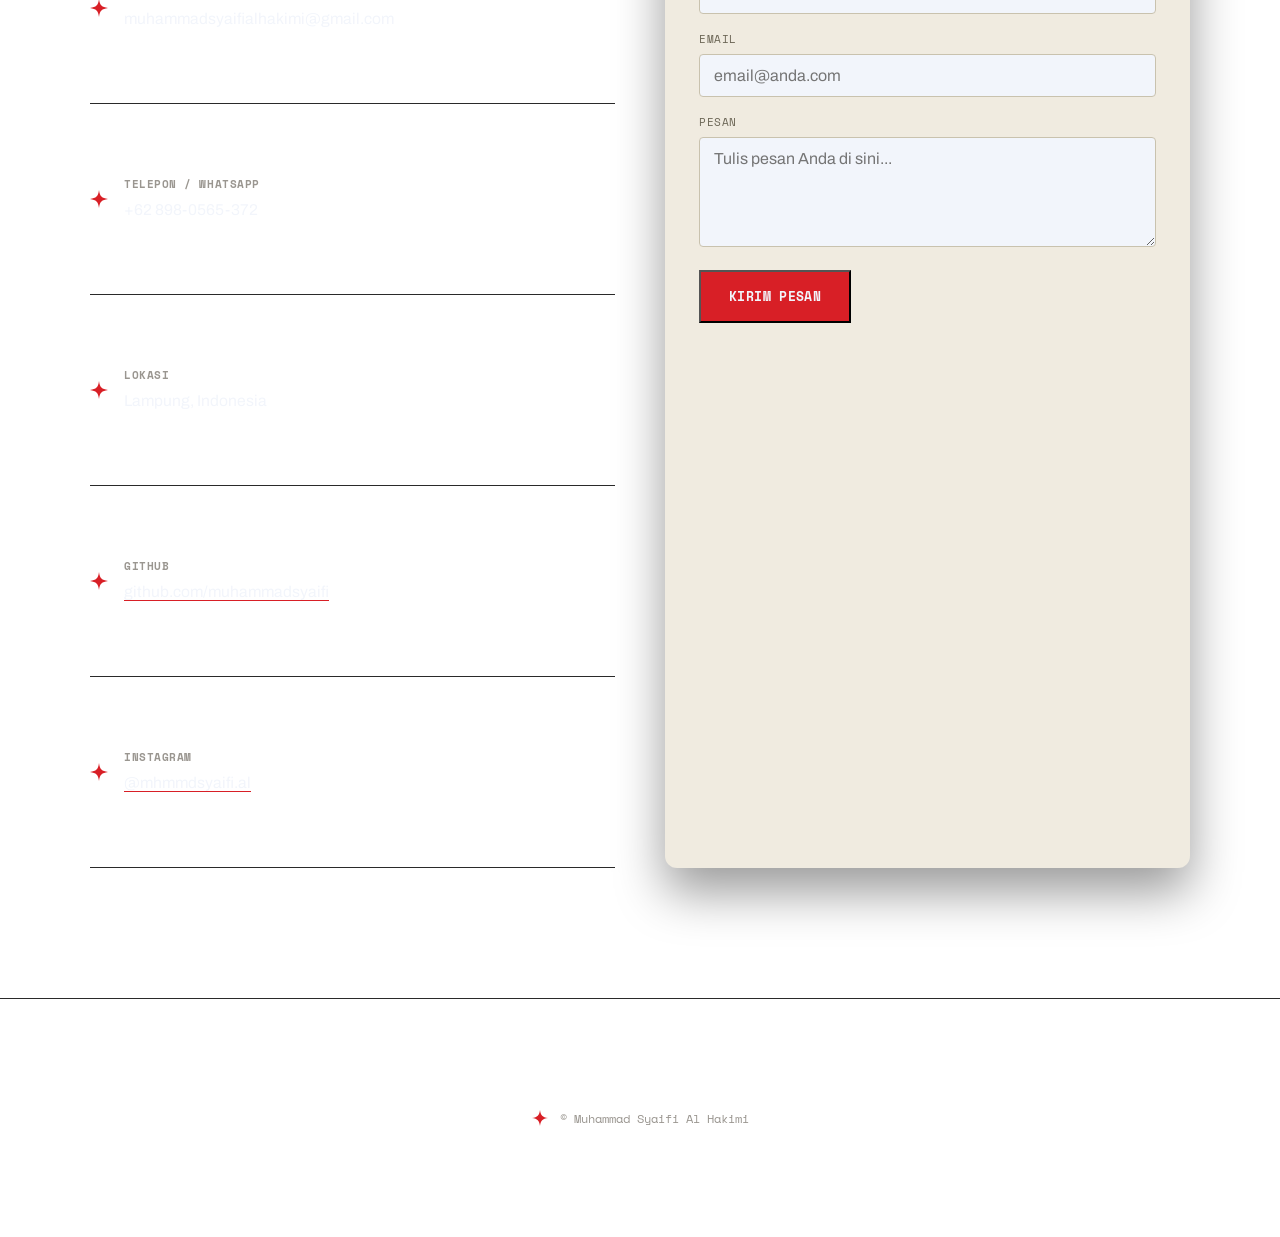
==== commit 04f705f6: "Add files via upload" ====
--- a/index.html
+++ b/index.html
@@ -342,7 +342,6 @@
       <a class="project-card reveal" href="https://game-web-tictactoe-8vzo.vercel.app/" target="_blank" rel="noopener noreferrer">
         <div class="tape"></div>
         <img class="project-thumb" src="assets/project-tictactoe.jpg" alt="Screenshot Game Web TicTacToe">
-        <svg class="spark"><use href="#sparkle"/></svg>
         <b>Game Web TicTacToe</b>
         <small data-id="Project akhir matakuliah struktur data" data-en="Final project for Data Structures course">Project akhir matakuliah struktur data</small>
       </a>
@@ -350,7 +349,6 @@
       <a class="project-card reveal" href="assets/project-kemasan.jpg" target="_blank" rel="noopener noreferrer" style="transition-delay:0.12s;">
         <div class="tape"></div>
         <img class="project-thumb" src="assets/project-kemasan.jpg" alt="Desain Kemasan Bananies">
-        <svg class="spark"><use href="#sparkle"/></svg>
         <b data-id="Desain Kemasan" data-en="Packaging Design">Desain Kemasan</b>
         <small data-id="Tugas Akhir matakuliah Desain Grafis" data-en="Final project for Graphic Design course">Tugas Akhir matakuliah Desain Grafis</small>
       </a>
@@ -358,7 +356,6 @@
       <a class="project-card reveal" href="#beranda" style="transition-delay:0.24s;">
         <div class="tape"></div>
         <img class="project-thumb" src="assets/project-webportofolio.jpg" alt="Screenshot Web Portofolio">
-        <svg class="spark"><use href="#sparkle"/></svg>
         <b data-id="Web Portofolio" data-en="Portfolio Website">Web Portofolio</b>
         <small data-id="Tugas Kaderisasi Hima Informatika" data-en="Coursework for Hima Informatika Cadre Program">Tugas Kaderisasi Hima Informatika</small>
       </a>
--- a/style.css
+++ b/style.css
@@ -662,7 +662,8 @@
   .exp-foot span{ font-family:var(--font-mono); font-size:0.68rem; color:#7d7666; text-transform:uppercase; }
 
   /* ===== PROJECT ===== */
-  .project-grid{ display:grid; grid-template-columns:repeat(auto-fit, minmax(260px, 320px)); gap:28px; justify-content:center; }
+  .project-grid{ display:flex; flex-wrap:wrap; gap:28px; justify-content:center; }
+  .project-grid .project-card{ flex:0 1 300px; width:300px; }
   .project-card{
     position:relative;
     background:var(--paper);
@@ -680,7 +681,6 @@
   .project-card:nth-child(2){ transform:rotate(1.5deg); }
   .project-card:nth-child(3){ transform:rotate(-1deg); }
   .project-card:hover{ transform:rotate(0deg) translateY(-6px); }
-  .project-card .spark{ width:26px; color:var(--accent); }
   .project-thumb{
     width:100%;
     max-height:45%;
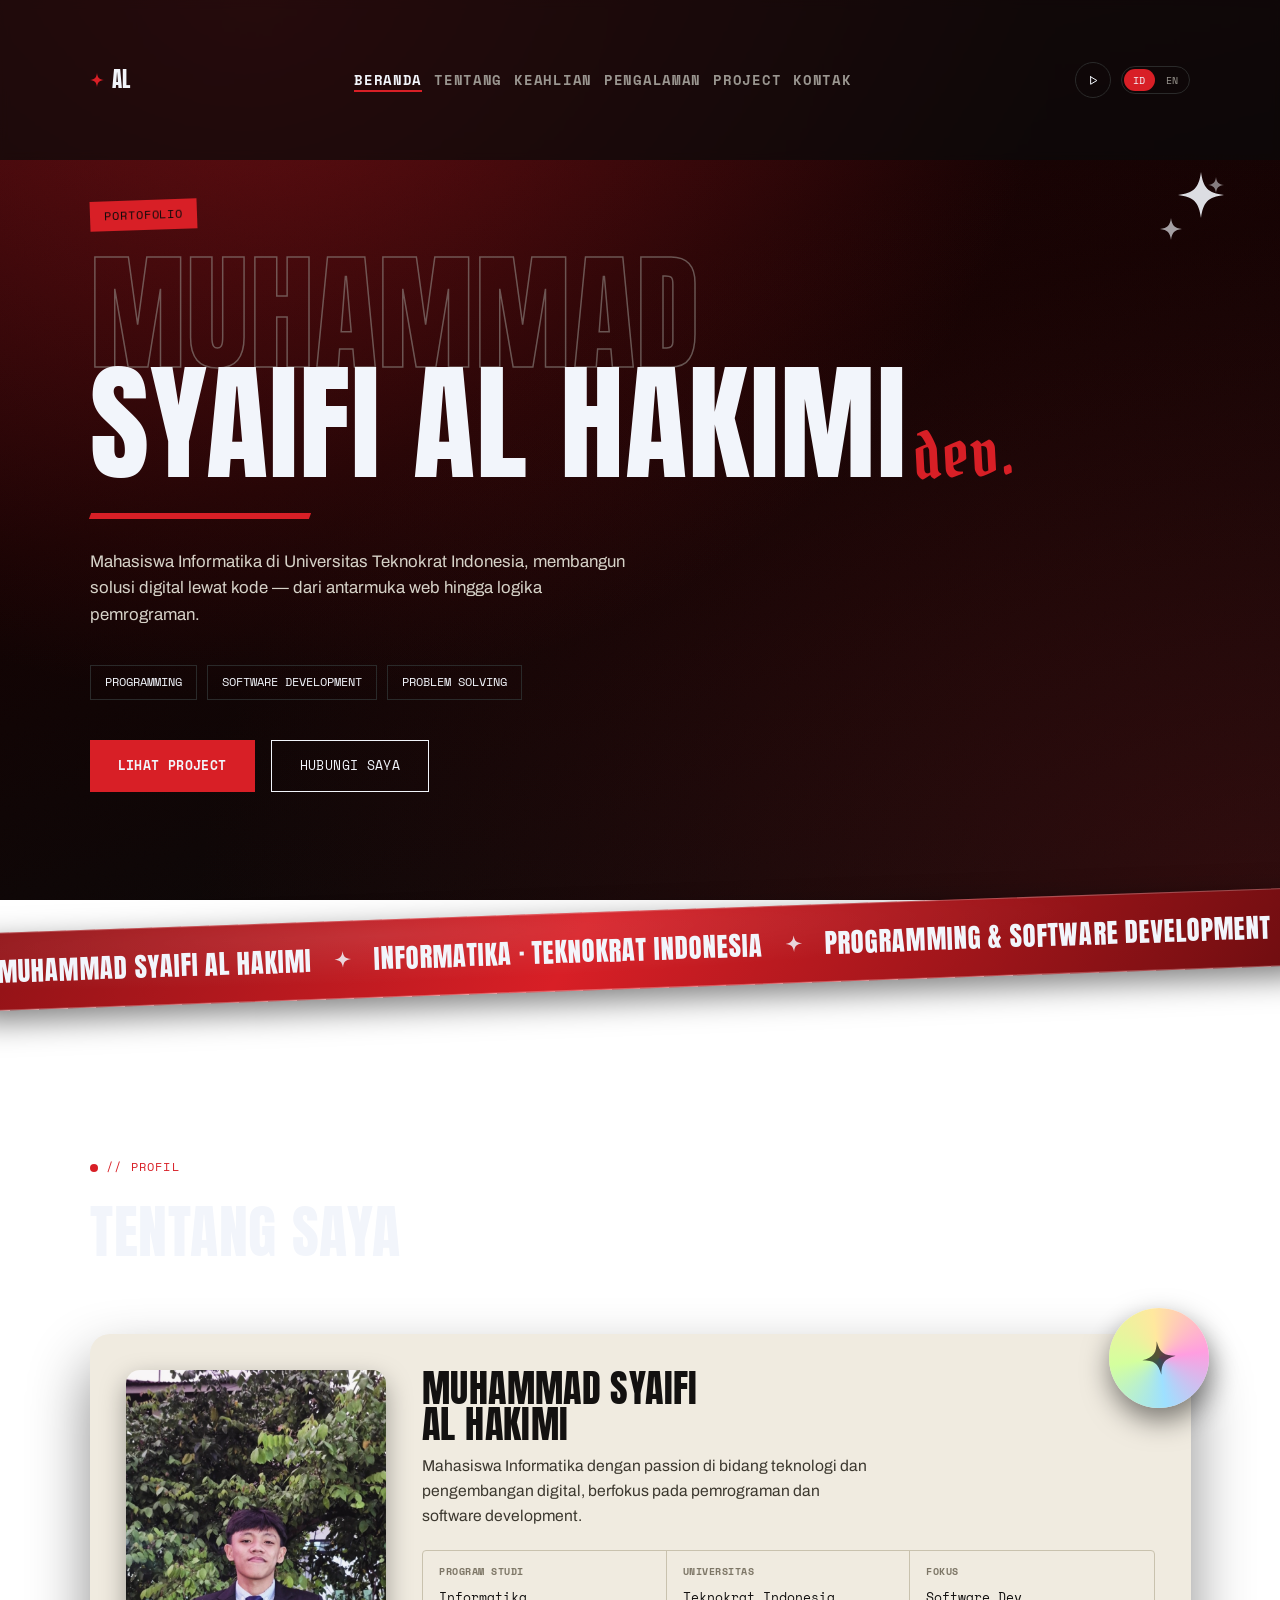
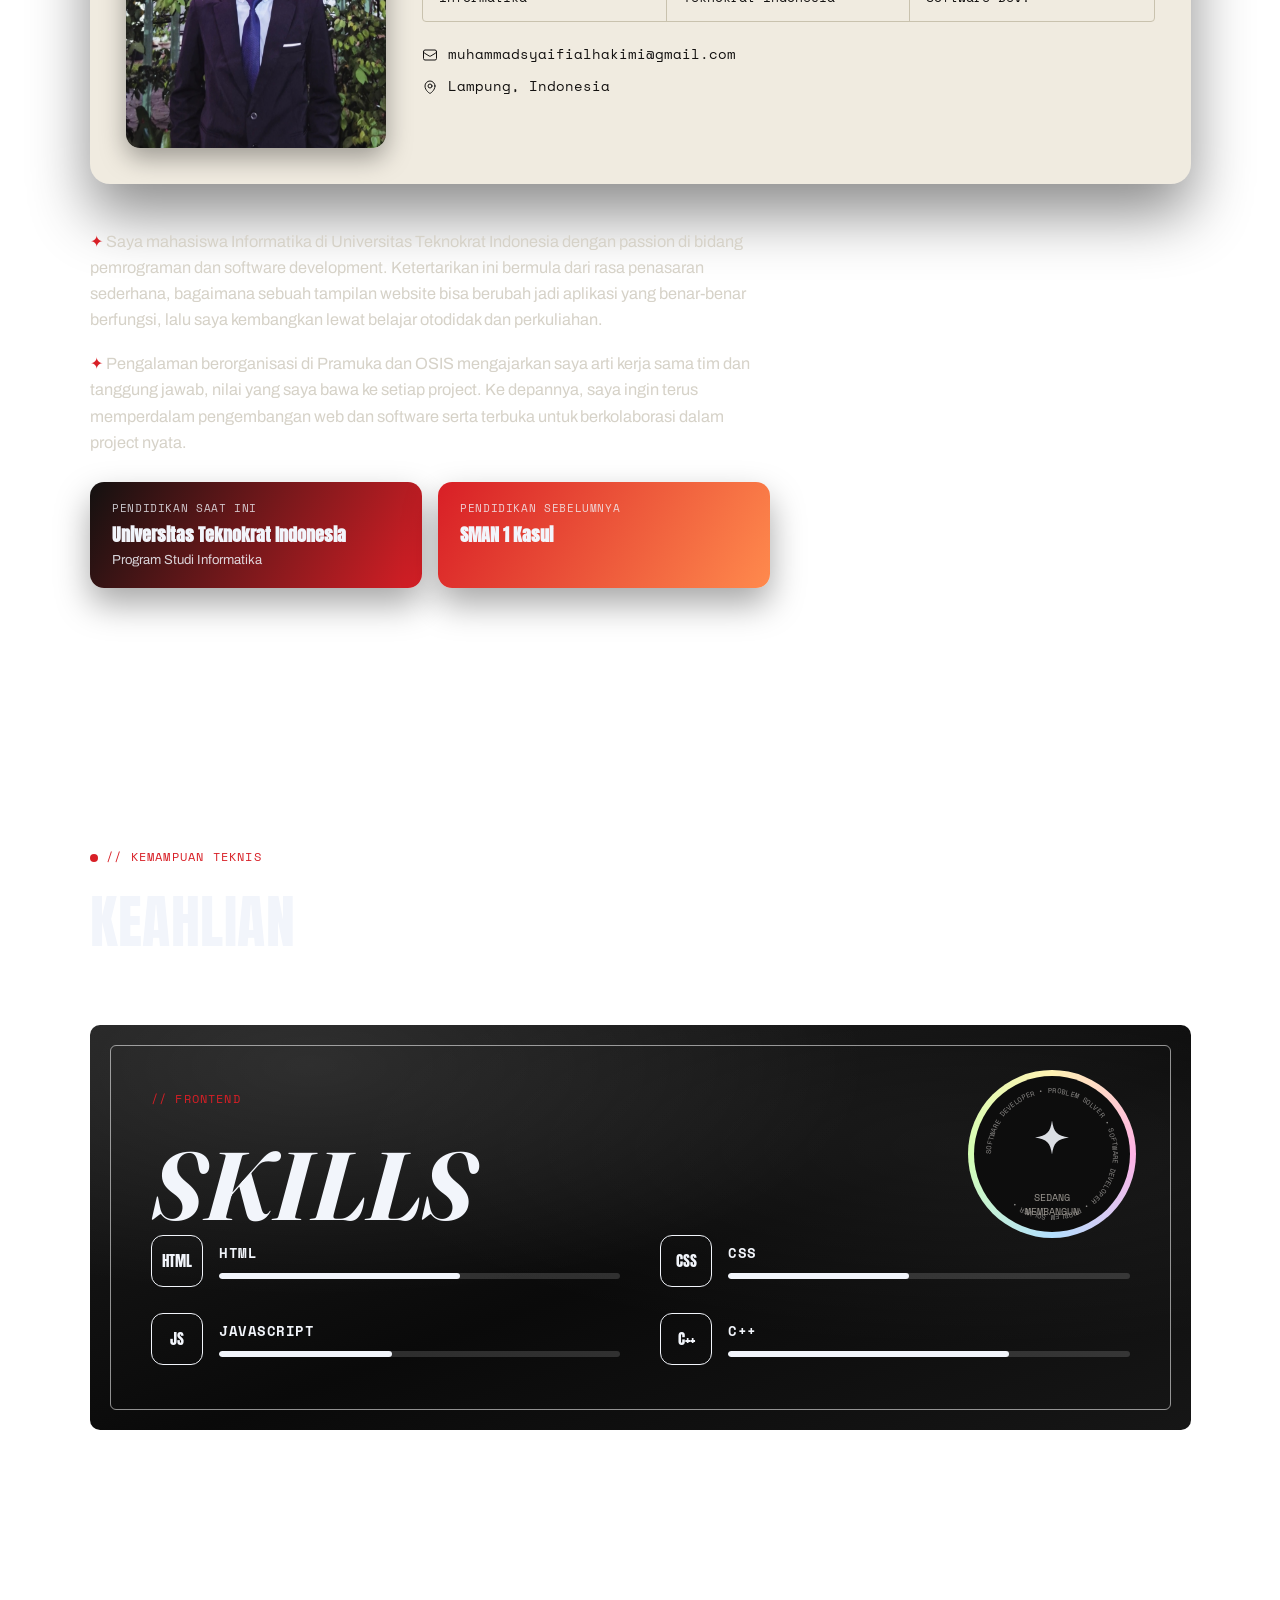
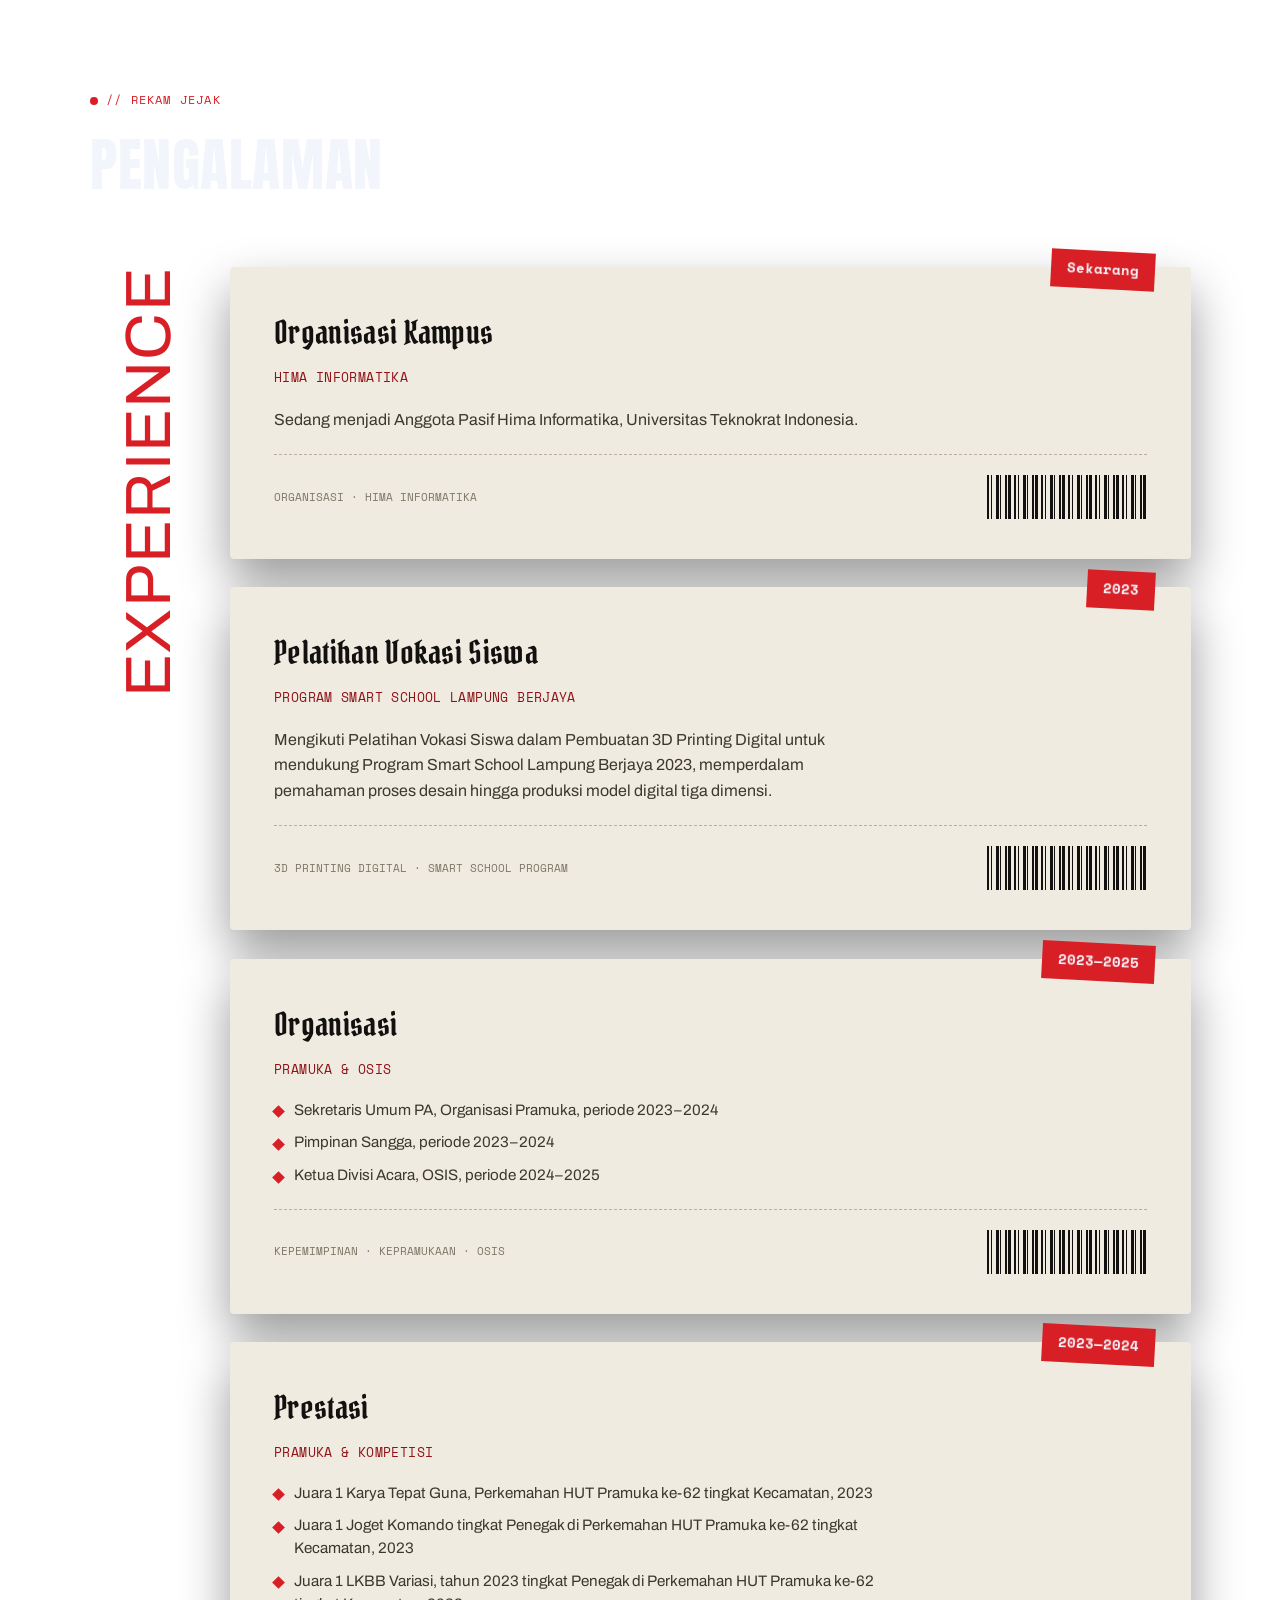
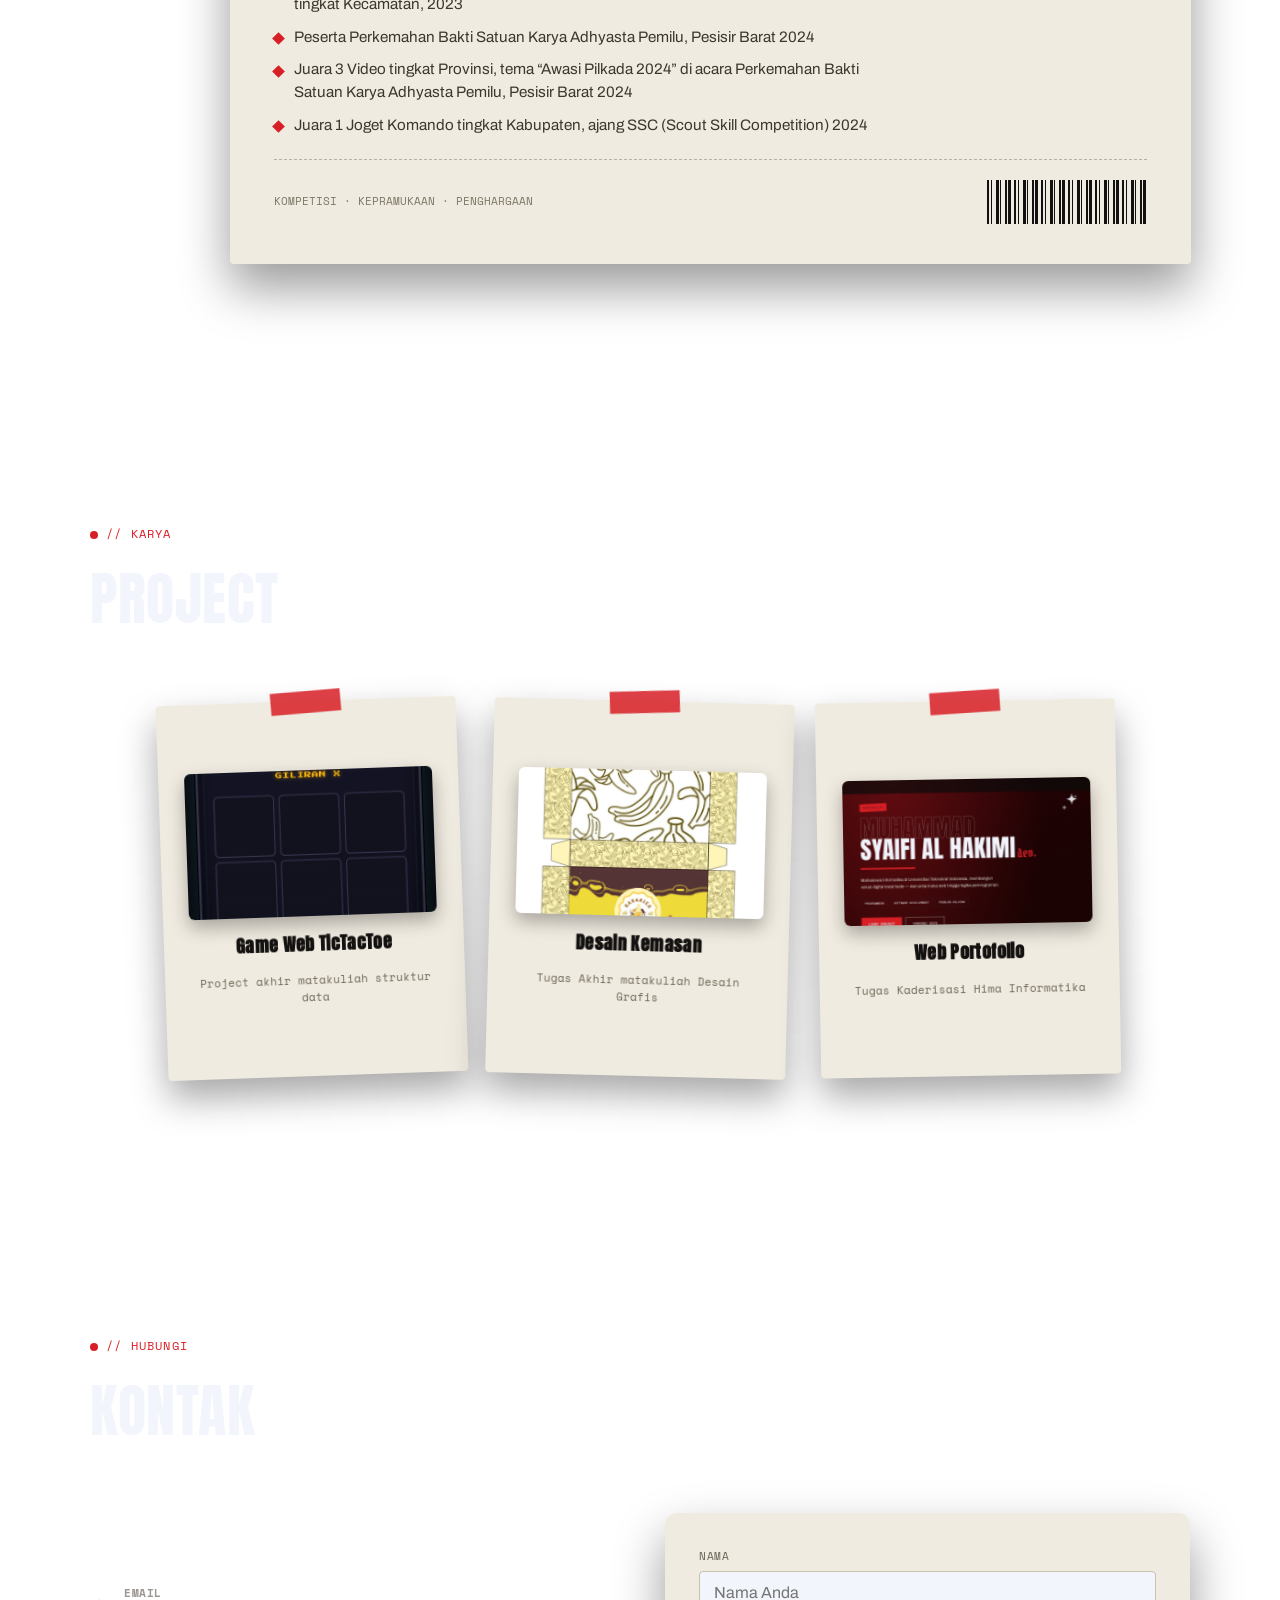
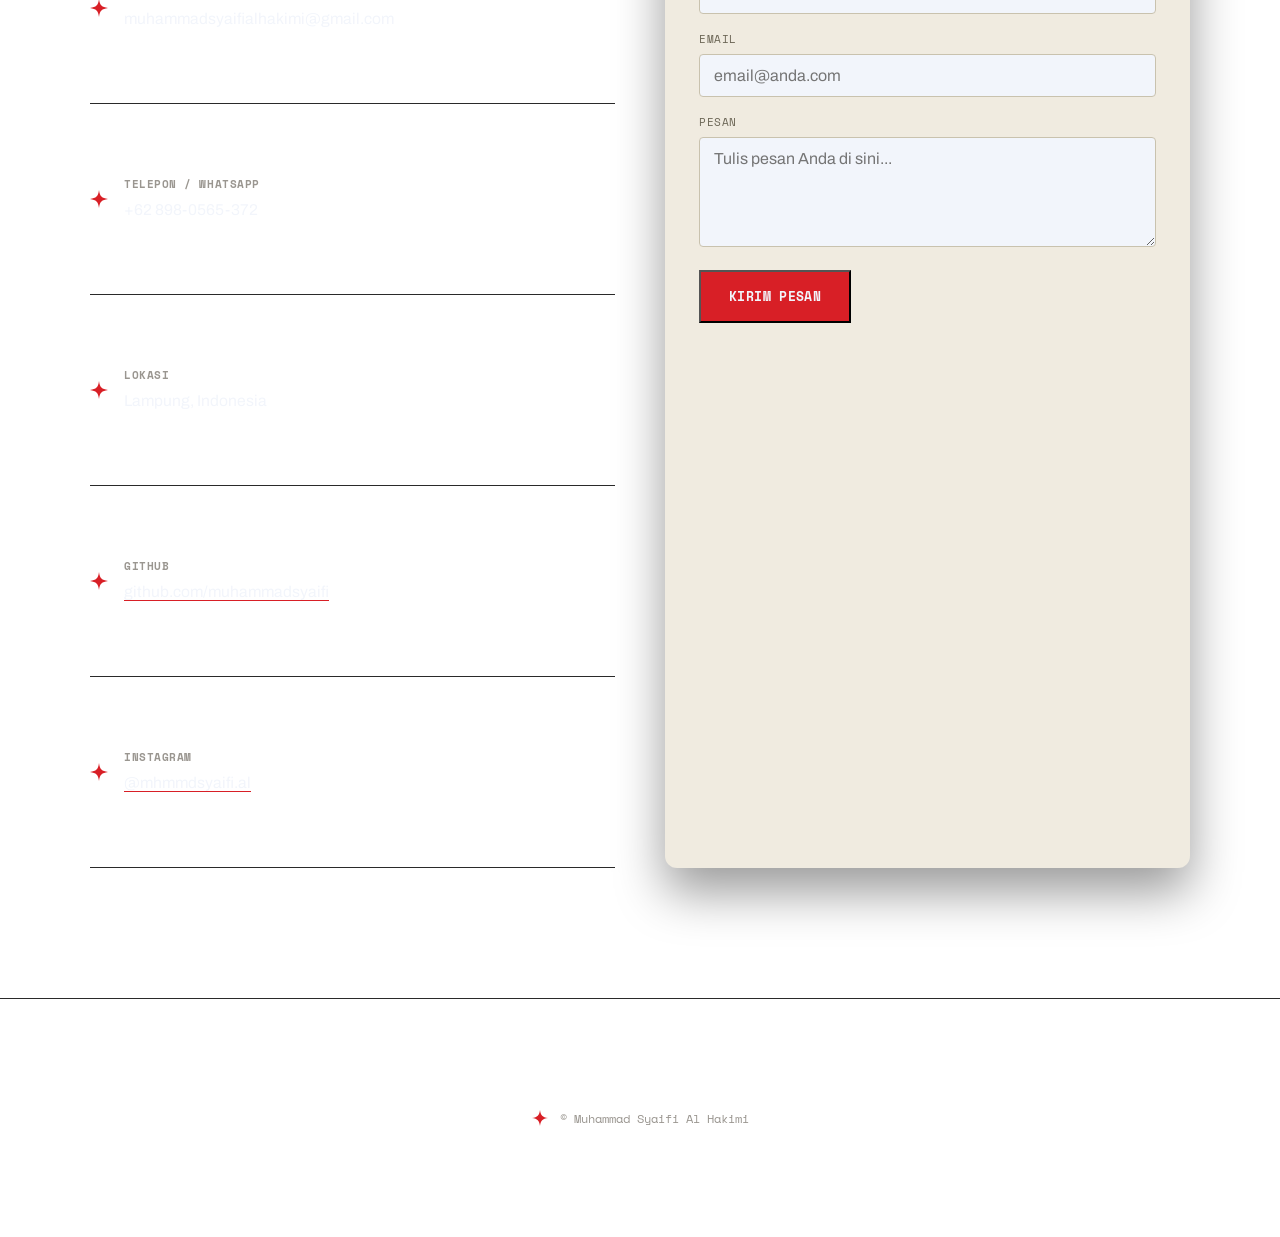
==== commit 7e1bac95: "Add files via upload" ====
--- a/index.html
+++ b/index.html
@@ -178,14 +178,14 @@
       <p data-id="Pengalaman berorganisasi di Pramuka dan OSIS mengajarkan saya arti kerja sama tim dan tanggung jawab, nilai yang saya bawa ke setiap project. Ke depannya, saya ingin terus memperdalam pengembangan web dan software serta terbuka untuk berkolaborasi dalam project nyata." data-en="My experience in Scouts and the Student Council taught me teamwork and responsibility, values I bring to every project. Going forward, I want to keep deepening my web and software development skills and stay open to collaborating on real projects.">Pengalaman berorganisasi di Pramuka dan OSIS mengajarkan saya arti kerja sama tim dan tanggung jawab, nilai yang saya bawa ke setiap project. Ke depannya, saya ingin terus memperdalam pengembangan web dan software serta terbuka untuk berkolaborasi dalam project nyata.</p>
 
       <div class="edu-popups">
-        <div class="edu-pop reveal">
-          <span class="edu-pop-label" data-id="Pendidikan Sebelumnya" data-en="Previous Education">Pendidikan Sebelumnya</span>
-          <b>SMAN 1 Kasui</b>
-        </div>
-        <div class="edu-pop edu-pop-current reveal" style="transition-delay:0.12s;">
+        <div class="edu-pop edu-pop-current reveal">
           <span class="edu-pop-label" data-id="Pendidikan Saat Ini" data-en="Current Education">Pendidikan Saat Ini</span>
           <b>Universitas Teknokrat Indonesia</b>
           <small data-id="Program Studi Informatika" data-en="Informatics Study Program">Program Studi Informatika</small>
+        </div>
+        <div class="edu-pop reveal" style="transition-delay:0.12s;">
+          <span class="edu-pop-label" data-id="Pendidikan Sebelumnya" data-en="Previous Education">Pendidikan Sebelumnya</span>
+          <b>SMAN 1 Kasui</b>
         </div>
       </div>
     </div>
--- a/style.css
+++ b/style.css
@@ -292,7 +292,11 @@
     font-size:clamp(3.2rem, 10vw, 8.5rem);
     line-height:0.86;
     margin-bottom:30px;
-  }
+    transition:transform 0.25s cubic-bezier(0.22,1,0.36,1);
+    will-change:transform;
+  }
+  .tag-row{ transition:transform 0.3s cubic-bezier(0.22,1,0.36,1); }
+  .sparkle-cluster{ transition:transform 0.18s cubic-bezier(0.22,1,0.36,1); }
   .hero-title .ghost{
     color:transparent;
     -webkit-text-stroke:1.5px var(--grey);
@@ -578,8 +582,19 @@
     display:grid;
     grid-template-columns:repeat(2, 1fr);
     gap:26px 40px;
-  }
-  .tech-item{ display:flex; align-items:center; gap:16px; }
+    perspective:900px;
+  }
+  .tech-item{
+    display:flex; align-items:center; gap:16px;
+    --card-rx:0deg; --card-ry:0deg;
+    transform-style:preserve-3d;
+    transition:transform 0.3s ease;
+    border-radius:10px;
+  }
+  .tech-item.card-tilting{
+    transition:transform 0.08s linear;
+    transform:rotateX(var(--card-rx)) rotateY(var(--card-ry)) scale(1.04);
+  }
   .tech-icon{
     flex-shrink:0;
     width:52px; height:52px;
@@ -589,6 +604,11 @@
     font-family:var(--font-display);
     font-size:0.95rem;
     letter-spacing:0.01em;
+    transition:box-shadow 0.3s ease, border-color 0.3s ease;
+  }
+  .tech-item.card-tilting .tech-icon{
+    box-shadow:0 0 18px rgba(216,31,38,0.55);
+    border-color:var(--accent);
   }
   .tech-info{ flex:1; min-width:0; }
   .tech-info b{
@@ -605,7 +625,7 @@
 
   /* ===== PENGALAMAN ===== */
   .exp-wrap{ display:grid; grid-template-columns:120px 1fr; gap:20px; align-items:start; }
-  .exp-cards{ display:flex; flex-direction:column; gap:28px; }
+  .exp-cards{ display:flex; flex-direction:column; gap:28px; perspective:1400px; }
   .exp-vert{
     writing-mode:vertical-rl;
     transform:rotate(180deg);
@@ -622,6 +642,14 @@
     padding:40px 44px;
     transform:rotate(-1deg);
     box-shadow:0 24px 50px rgba(0,0,0,0.4);
+    --card-rx:0deg; --card-ry:0deg;
+    transform-style:preserve-3d;
+    transition:transform 0.3s ease, box-shadow 0.3s ease;
+  }
+  .exp-card.card-tilting{
+    transition:transform 0.08s linear, box-shadow 0.2s ease;
+    transform:rotate(0deg) translateY(-4px) rotateX(var(--card-rx)) rotateY(var(--card-ry));
+    box-shadow:0 30px 56px rgba(0,0,0,0.5);
   }
   .exp-year-tag{
     position:absolute; top:-16px; right:36px;
@@ -662,7 +690,7 @@
   .exp-foot span{ font-family:var(--font-mono); font-size:0.68rem; color:#7d7666; text-transform:uppercase; }
 
   /* ===== PROJECT ===== */
-  .project-grid{ display:flex; flex-wrap:wrap; gap:28px; justify-content:center; }
+  .project-grid{ display:flex; flex-wrap:wrap; gap:28px; justify-content:center; perspective:1200px; }
   .project-grid .project-card{ flex:0 1 300px; width:300px; }
   .project-card{
     position:relative;
@@ -677,10 +705,16 @@
     text-decoration:none;
     cursor:pointer;
   }
+  .project-card{ --card-rx:0deg; --card-ry:0deg; transform-style:preserve-3d; }
   .project-card:nth-child(1){ transform:rotate(-2deg); }
   .project-card:nth-child(2){ transform:rotate(1.5deg); }
   .project-card:nth-child(3){ transform:rotate(-1deg); }
   .project-card:hover{ transform:rotate(0deg) translateY(-6px); }
+  .project-card.card-tilting{
+    transition:transform 0.08s linear, box-shadow 0.2s ease;
+    transform:translateY(-8px) rotateX(var(--card-rx)) rotateY(var(--card-ry)) scale(1.03);
+    box-shadow:0 26px 46px rgba(0,0,0,0.5);
+  }
   .project-thumb{
     width:100%;
     max-height:45%;
@@ -900,4 +934,106 @@
 
 @media (max-width:768px){
   .music-btn{ width:32px; height:32px; }
+}
+
+/* ===== TAMBAHAN ANIMASI: biar semua elemen kerasa hidup, gak flat ===== */
+
+/* logo berputar pelan */
+.logo .spark{ animation:sparkSpin 6s linear infinite; }
+@keyframes sparkSpin{
+  from{ transform:rotate(0deg); }
+  to{ transform:rotate(360deg); }
+}
+
+/* badge "Portofolio" di hero goyang pelan */
+.hero-tagbadge{ animation:badgeWiggle 4s ease-in-out infinite; }
+@keyframes badgeWiggle{
+  0%,100%{ transform:rotate(-2deg) translateY(0); }
+  50%{ transform:rotate(2deg) translateY(-4px); }
+}
+
+/* tag chip: melambung & miring saat disentuh */
+.tag{
+  transition:transform 0.25s cubic-bezier(0.22,1,0.36,1), background 0.25s ease, color 0.25s ease, border-color 0.25s ease;
+}
+.tag:hover{
+  transform:translateY(-4px) rotate(-2deg);
+  background:var(--accent);
+  border-color:var(--accent);
+  color:var(--white);
+}
+
+/* tombol: naik dikit saat hover, mengecil saat ditekan */
+.btn:hover{ transform:translateY(-3px); }
+.btn:active{ transform:translateY(0) scale(0.97); }
+
+/* titik kecil berdenyut di depan label section */
+.sec-label::before{
+  content:""; display:inline-block; width:8px; height:8px; margin-right:8px;
+  background:var(--accent); border-radius:50%;
+  animation:dotPulse 1.6s ease-in-out infinite;
+  vertical-align:middle;
+}
+@keyframes dotPulse{
+  0%,100%{ transform:scale(1); opacity:1; }
+  50%{ transform:scale(1.4); opacity:0.6; }
+}
+
+/* sel id-table nyala dikit saat disentuh */
+.id-table div{ transition:background 0.25s ease, transform 0.25s ease; }
+.id-table div:hover{ background:rgba(216,31,38,0.08); transform:translateY(-2px); }
+
+/* kartu edukasi (pendidikan) terangkat & sedikit membesar saat disentuh */
+.edu-pop{ transition:transform 0.3s cubic-bezier(0.22,1,0.36,1), box-shadow 0.3s ease; }
+.edu-pop:hover{ transform:translateY(-6px) scale(1.02); box-shadow:0 22px 44px rgba(0,0,0,0.45); }
+
+/* holo-badge muter warnanya pelan-pelan */
+.holo-badge{ animation:float 6s ease-in-out infinite, holoSpin 10s linear infinite; }
+@keyframes holoSpin{
+  from{ filter:hue-rotate(0deg); }
+  to{ filter:hue-rotate(360deg); }
+}
+
+/* foto skills mengambang pelan */
+.skills-photo{ animation:float 7s ease-in-out infinite; }
+
+/* ikon tech melambung & miring saat kartunya dihover */
+.tech-icon{ transition:box-shadow 0.3s ease, border-color 0.3s ease, transform 0.3s cubic-bezier(0.22,1,0.36,1); }
+.tech-item:hover .tech-icon{ transform:translateY(-4px) rotate(-6deg); border-color:var(--accent); }
+
+/* label tahun di kartu pengalaman goyang pelan terus-terusan */
+.exp-year-tag{ animation:tagWiggle 3.4s ease-in-out infinite; }
+@keyframes tagWiggle{
+  0%,100%{ transform:rotate(3deg); }
+  50%{ transform:rotate(7deg) translateY(-2px); }
+}
+
+/* thumbnail project zoom saat card dihover */
+.project-thumb{ transition:transform 0.4s ease; }
+.project-card:hover .project-thumb{ transform:scale(1.06); }
+
+/* baris kontak geser dikit + spark ikut muter saat dihover */
+.contact-list li{ transition:transform 0.25s ease, background 0.25s ease; }
+.contact-list li:hover{ transform:translateX(6px); background:rgba(216,31,38,0.06); }
+.contact-list .spark{ transition:transform 0.3s ease; }
+.contact-list li:hover .spark{ transform:rotate(90deg) scale(1.15); }
+
+/* form kontak terangkat dikit saat disentuh */
+.form-card{ transition:transform 0.3s ease, box-shadow 0.3s ease; }
+.form-card:hover{ transform:translateY(-4px); box-shadow:0 30px 60px rgba(0,0,0,0.5); }
+
+/* spark di footer muter pelan terus */
+footer .spark{ animation:sparkSpin 5s linear infinite; }
+
+/* barcode di kartu pengalaman kedip pelan */
+.barcode{ animation:barcodeFade 3s ease-in-out infinite; }
+@keyframes barcodeFade{
+  0%,100%{ opacity:1; }
+  50%{ opacity:0.7; }
+}
+
+@media (prefers-reduced-motion: reduce){
+  .logo .spark, .hero-tagbadge, .holo-badge, .skills-photo, .exp-year-tag, footer .spark, .barcode{
+    animation:none !important;
+  }
 }
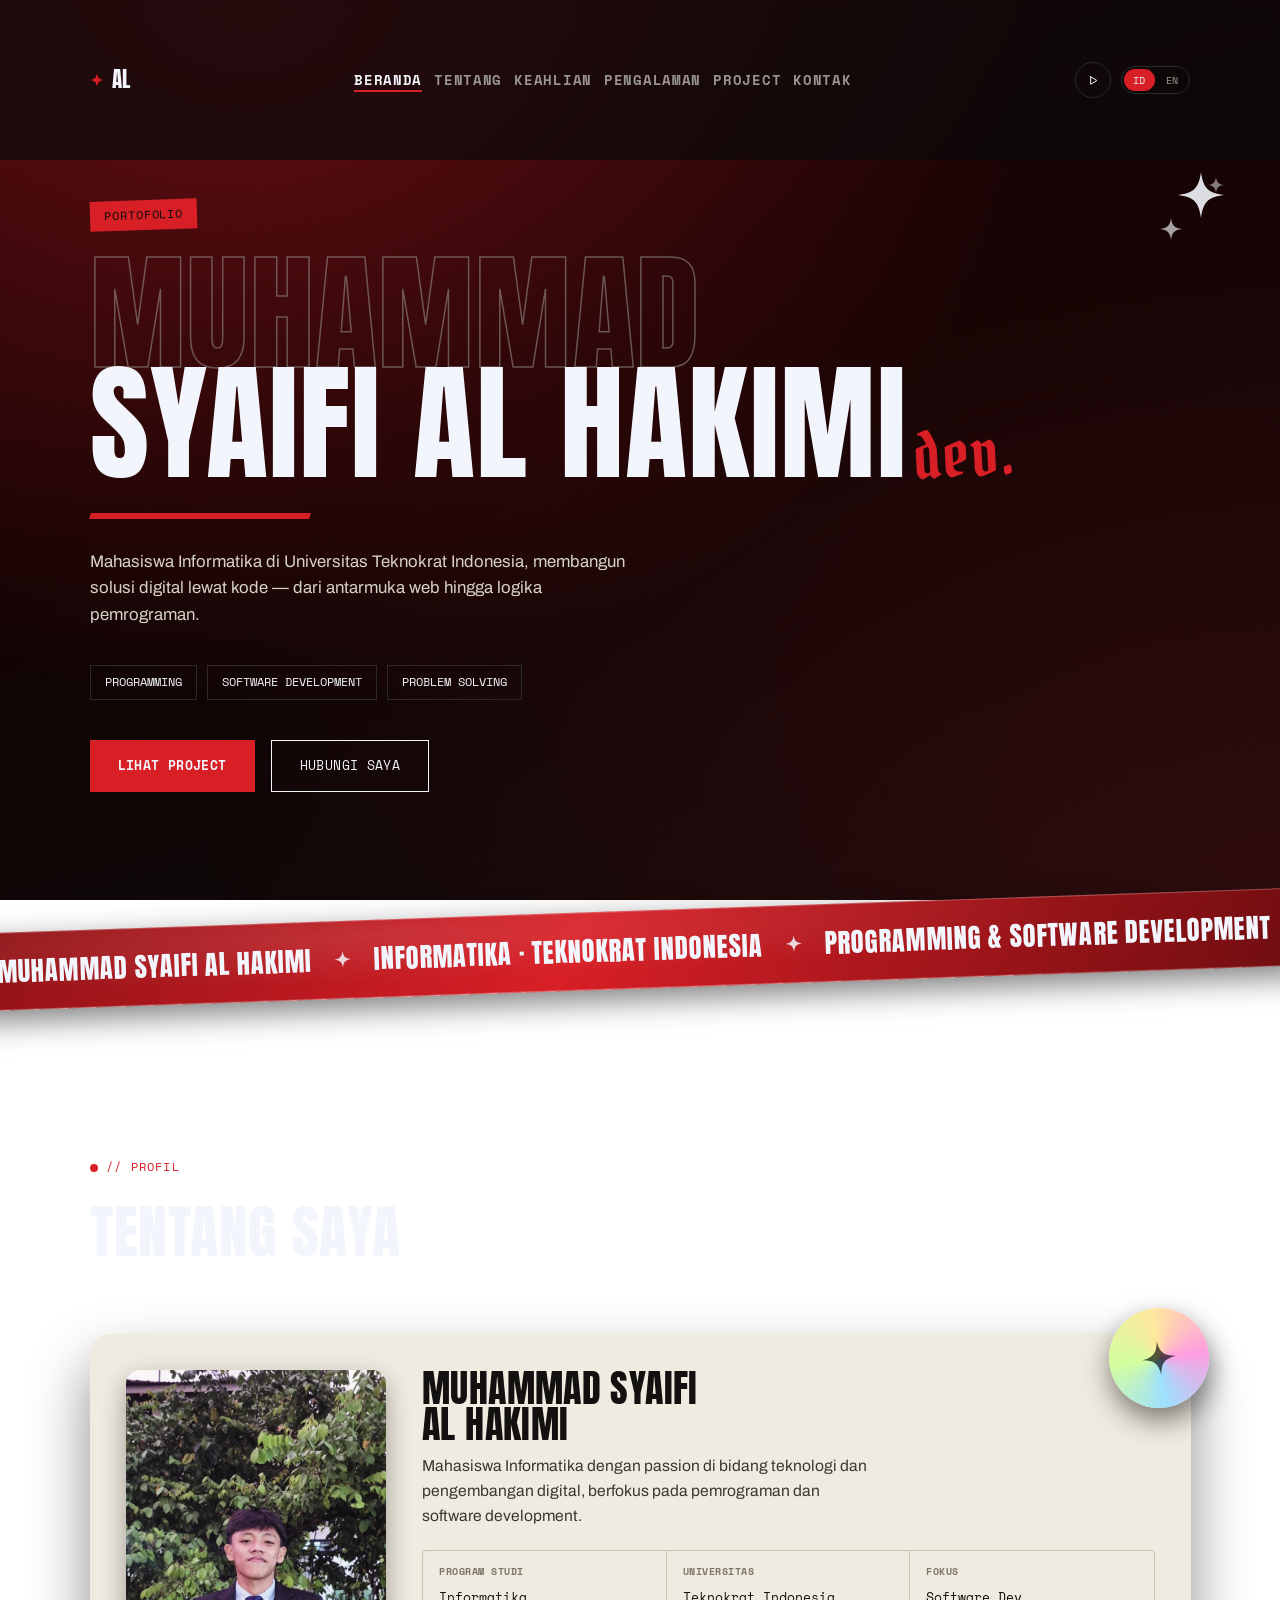
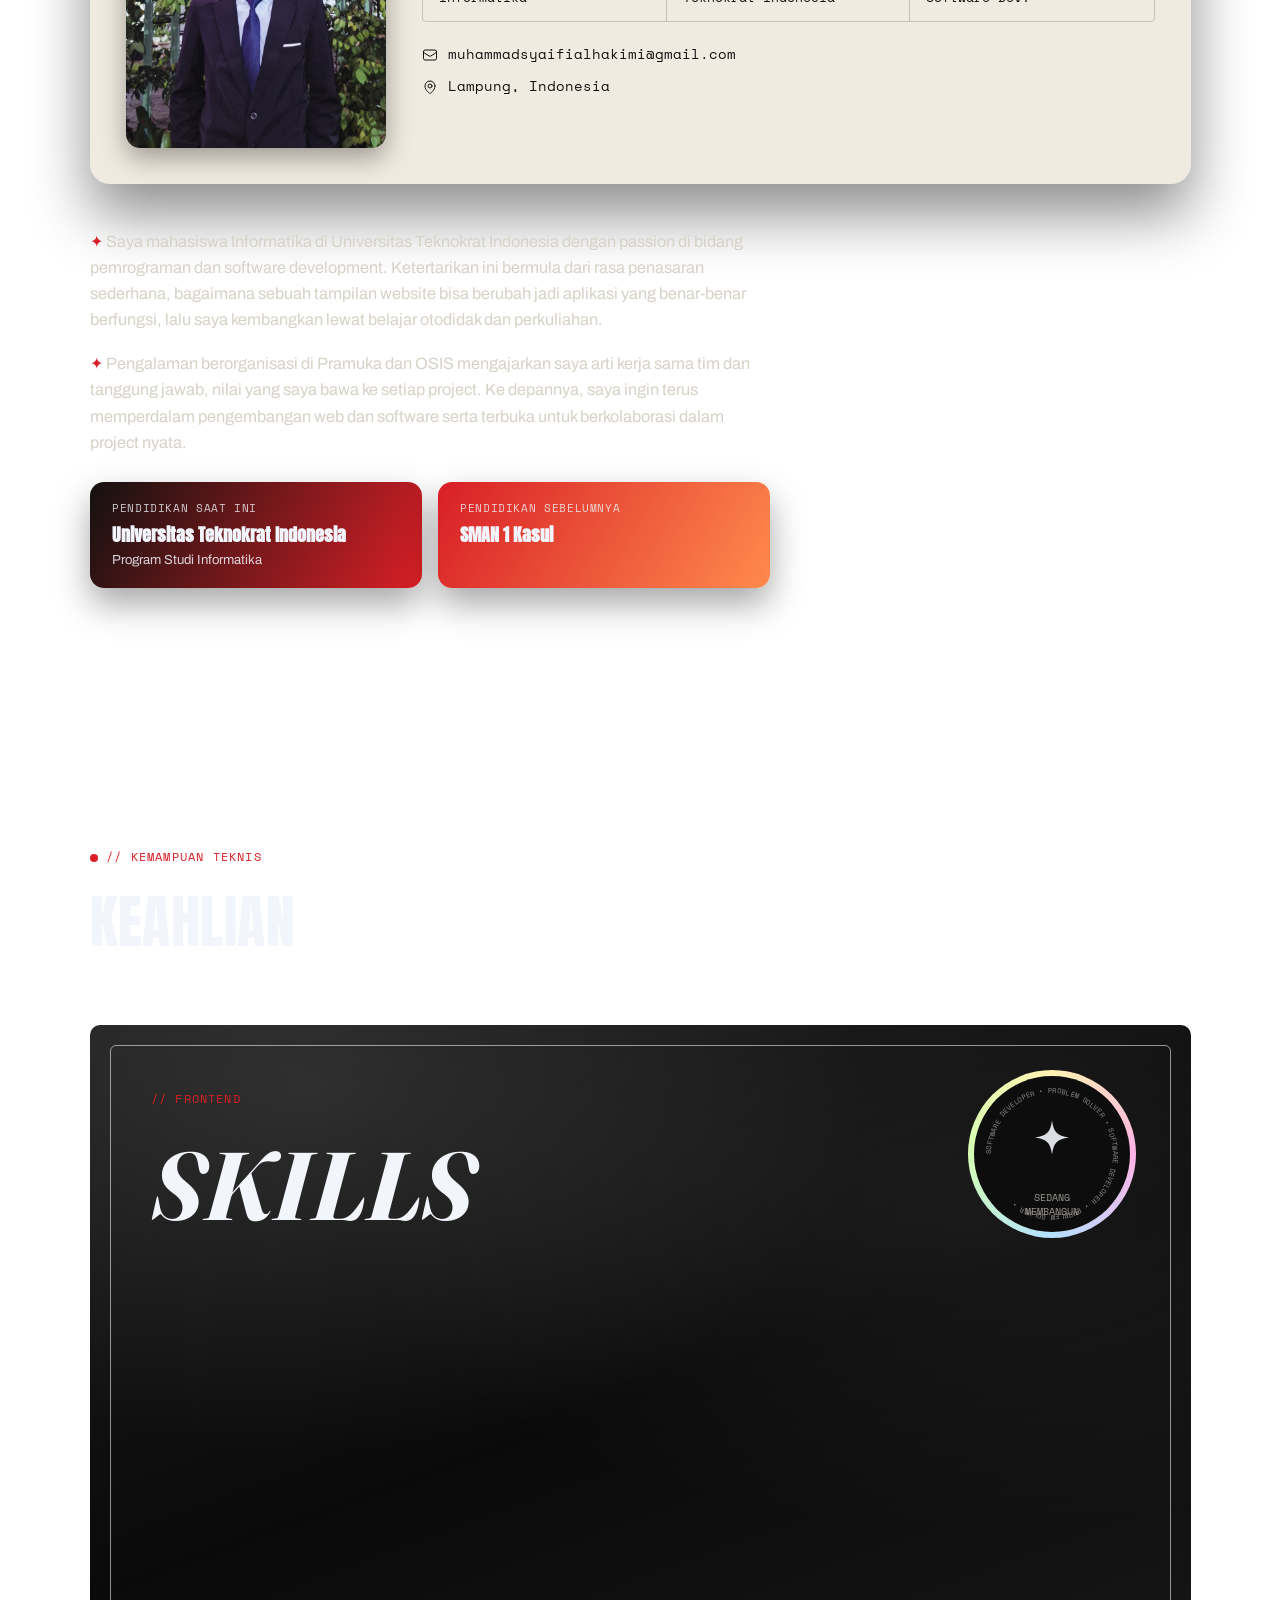
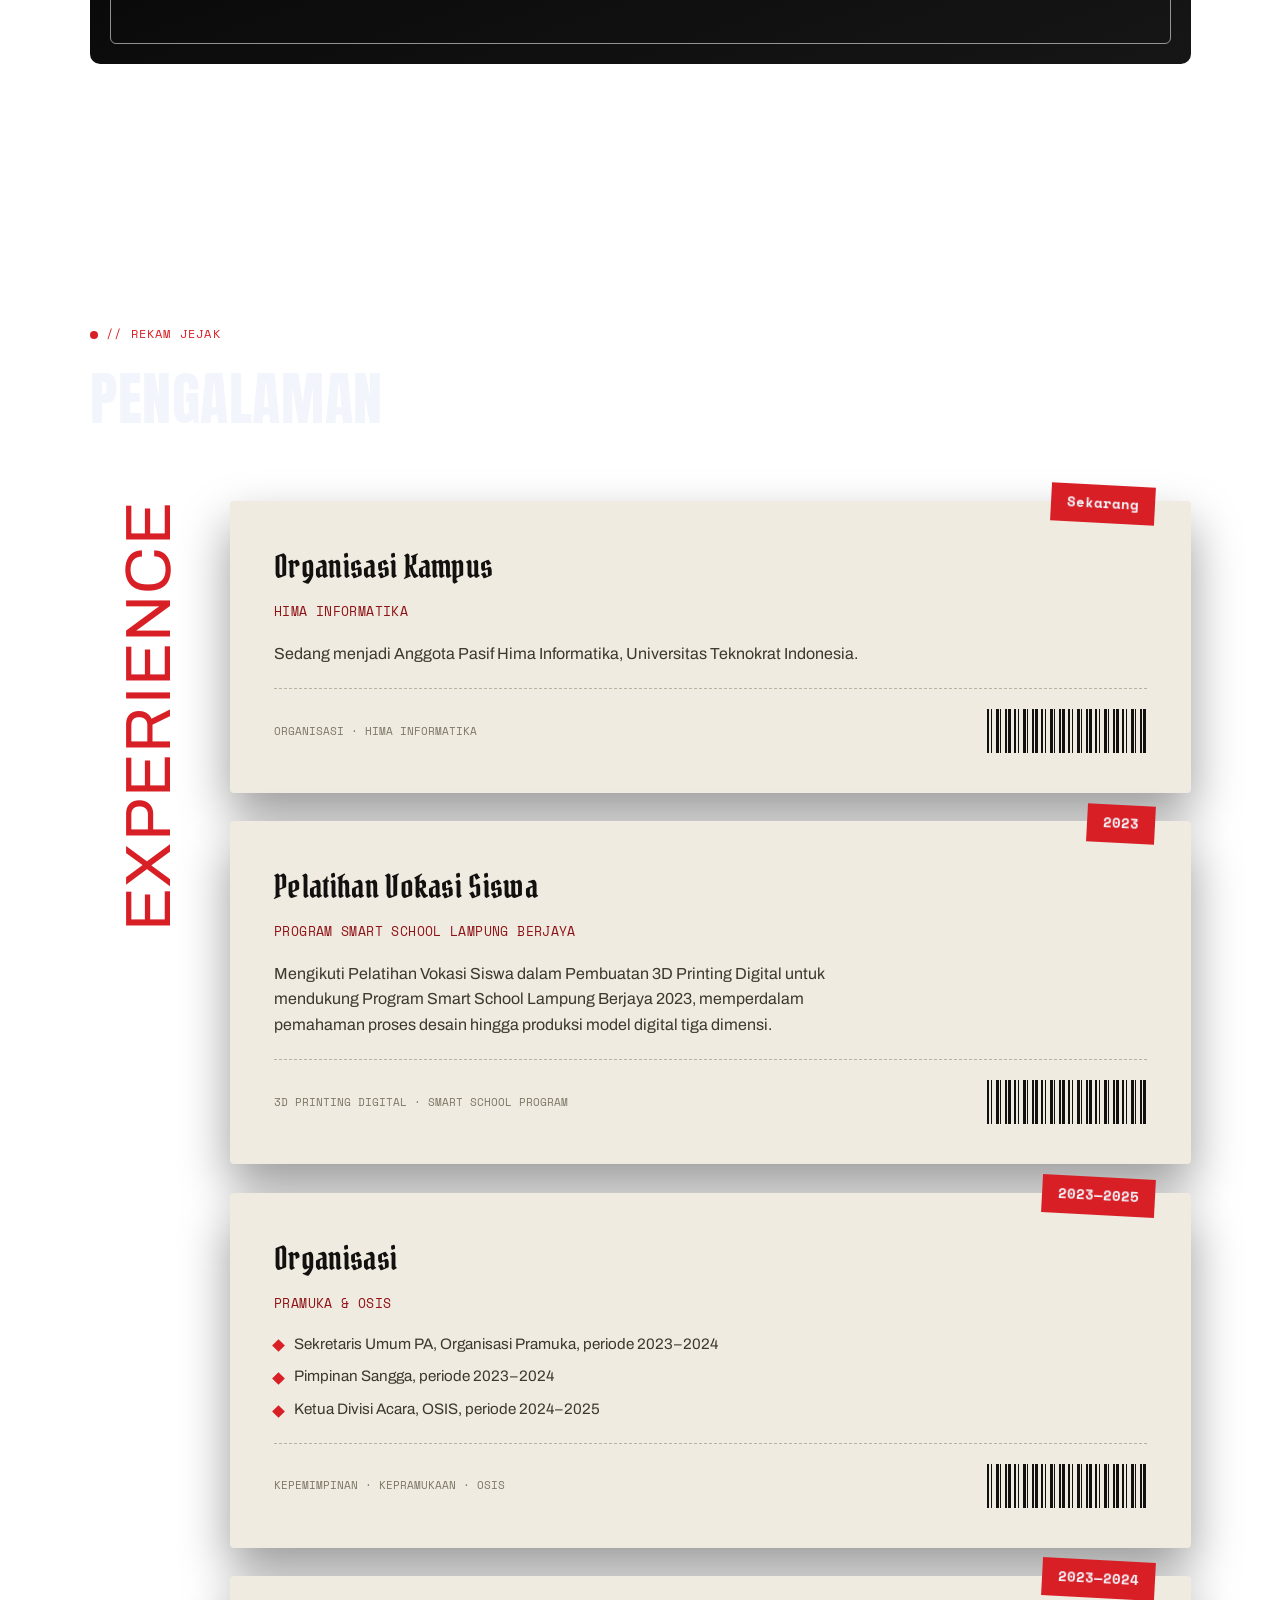
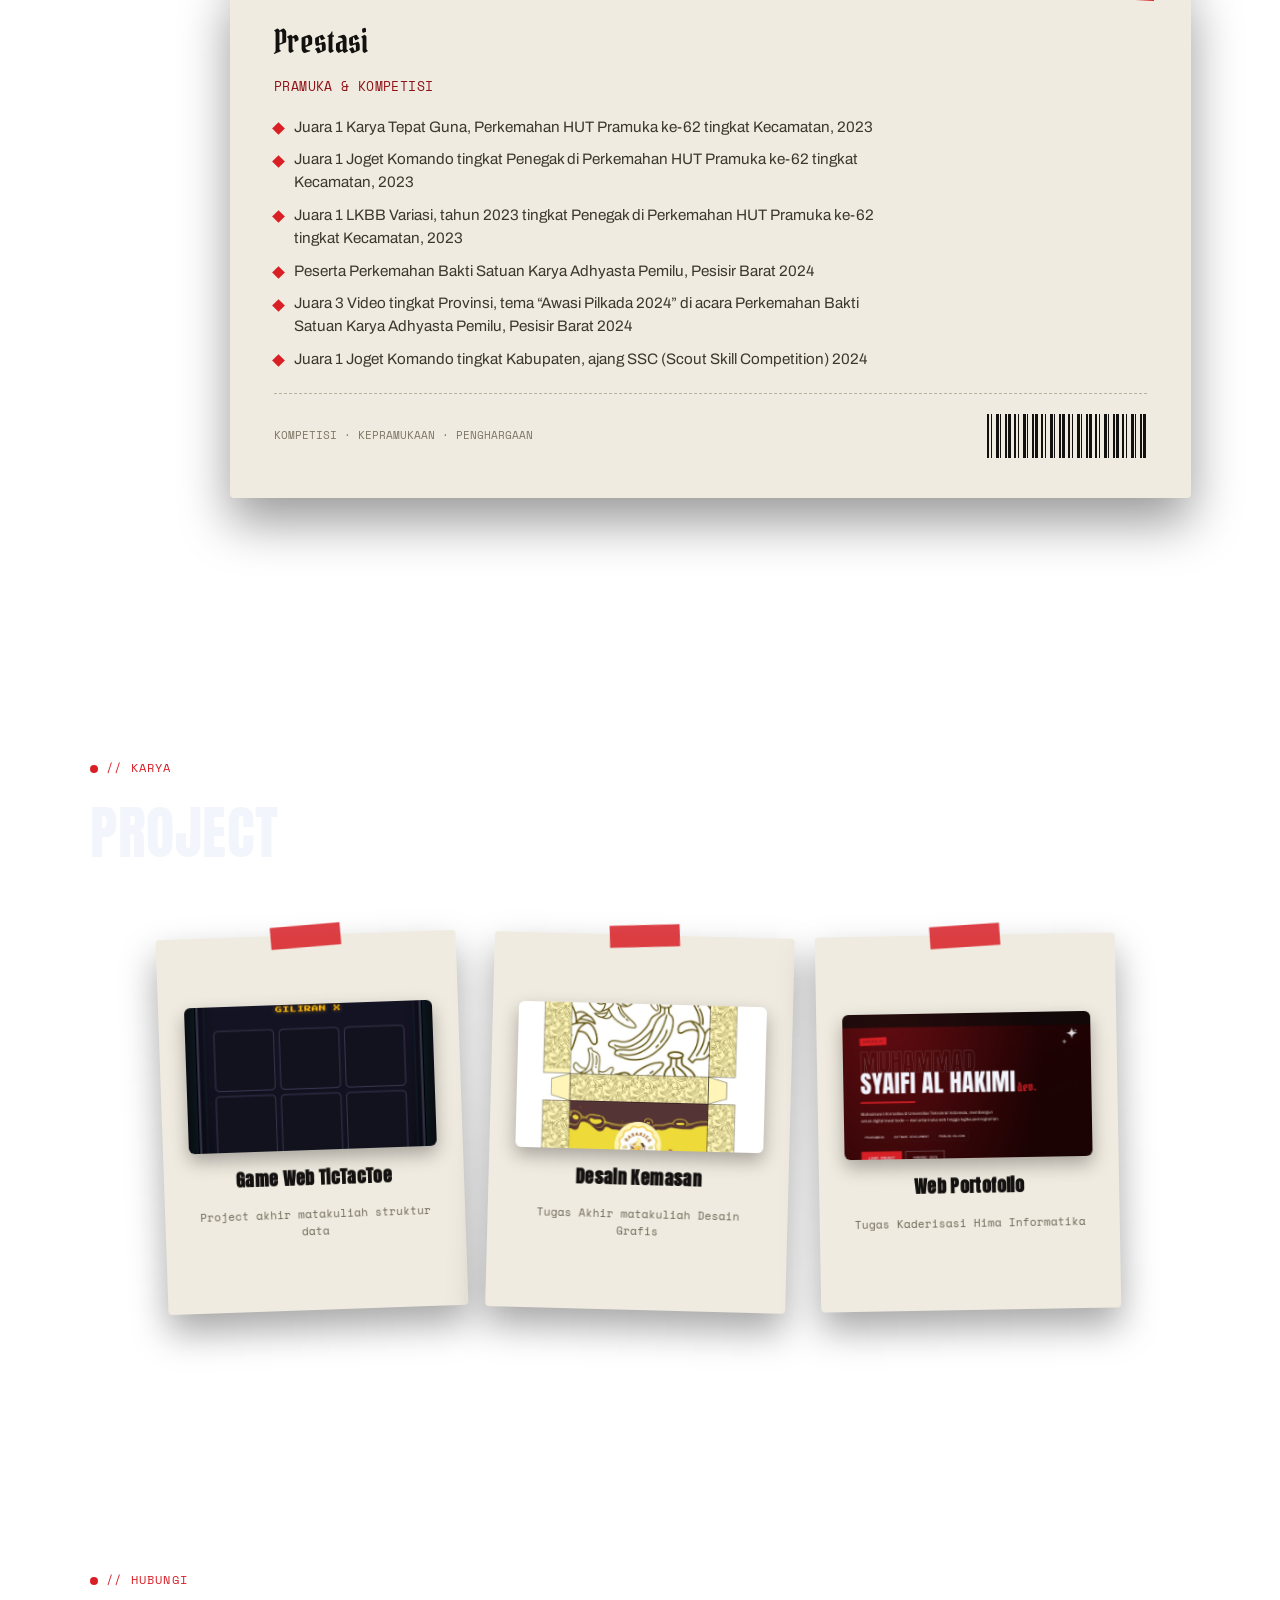
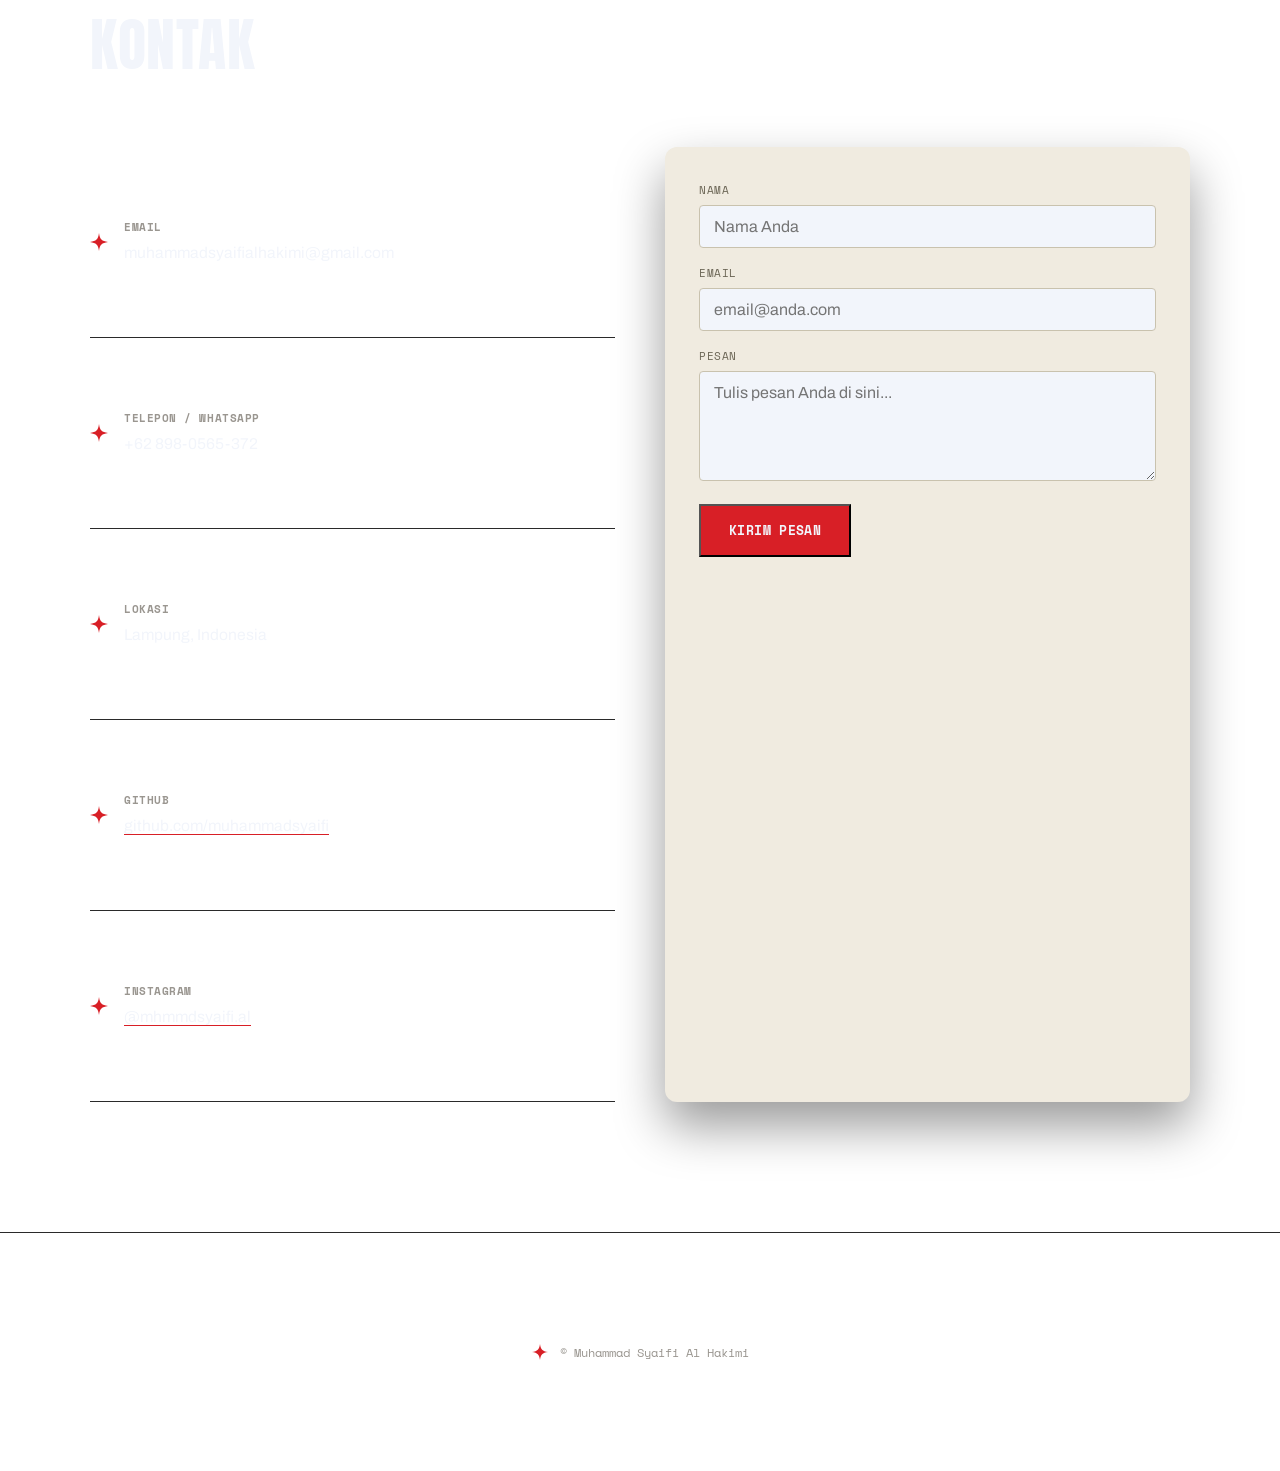
==== commit 655a08a1: "Add files via upload" ====
--- a/index.html
+++ b/index.html
@@ -250,6 +250,48 @@
               <div class="tech-bar"><span style="width:70%;"></span></div>
             </div>
           </div>
+          <div class="tech-item">
+            <div class="tech-icon" style="font-size:0.72rem;">Word</div>
+            <div class="tech-info">
+              <b>Microsoft Word</b>
+              <div class="tech-bar"><span style="width:80%;"></span></div>
+            </div>
+          </div>
+          <div class="tech-item">
+            <div class="tech-icon" style="font-size:0.68rem;">Excel</div>
+            <div class="tech-info">
+              <b>Microsoft Excel</b>
+              <div class="tech-bar"><span style="width:70%;"></span></div>
+            </div>
+          </div>
+          <div class="tech-item">
+            <div class="tech-icon">PPT</div>
+            <div class="tech-info">
+              <b>Microsoft PowerPoint</b>
+              <div class="tech-bar"><span style="width:80%;"></span></div>
+            </div>
+          </div>
+          <div class="tech-item">
+            <div class="tech-icon">CDR</div>
+            <div class="tech-info">
+              <b>CorelDRAW</b>
+              <div class="tech-bar"><span style="width:60%;"></span></div>
+            </div>
+          </div>
+          <div class="tech-item">
+            <div class="tech-icon">PS</div>
+            <div class="tech-info">
+              <b>Photoshop</b>
+              <div class="tech-bar"><span style="width:55%;"></span></div>
+            </div>
+          </div>
+          <div class="tech-item">
+            <div class="tech-icon" style="font-size:0.68rem;">Canva</div>
+            <div class="tech-info">
+              <b>Canva</b>
+              <div class="tech-bar"><span style="width:85%;"></span></div>
+            </div>
+          </div>
         </div>
       </div>
     </div>
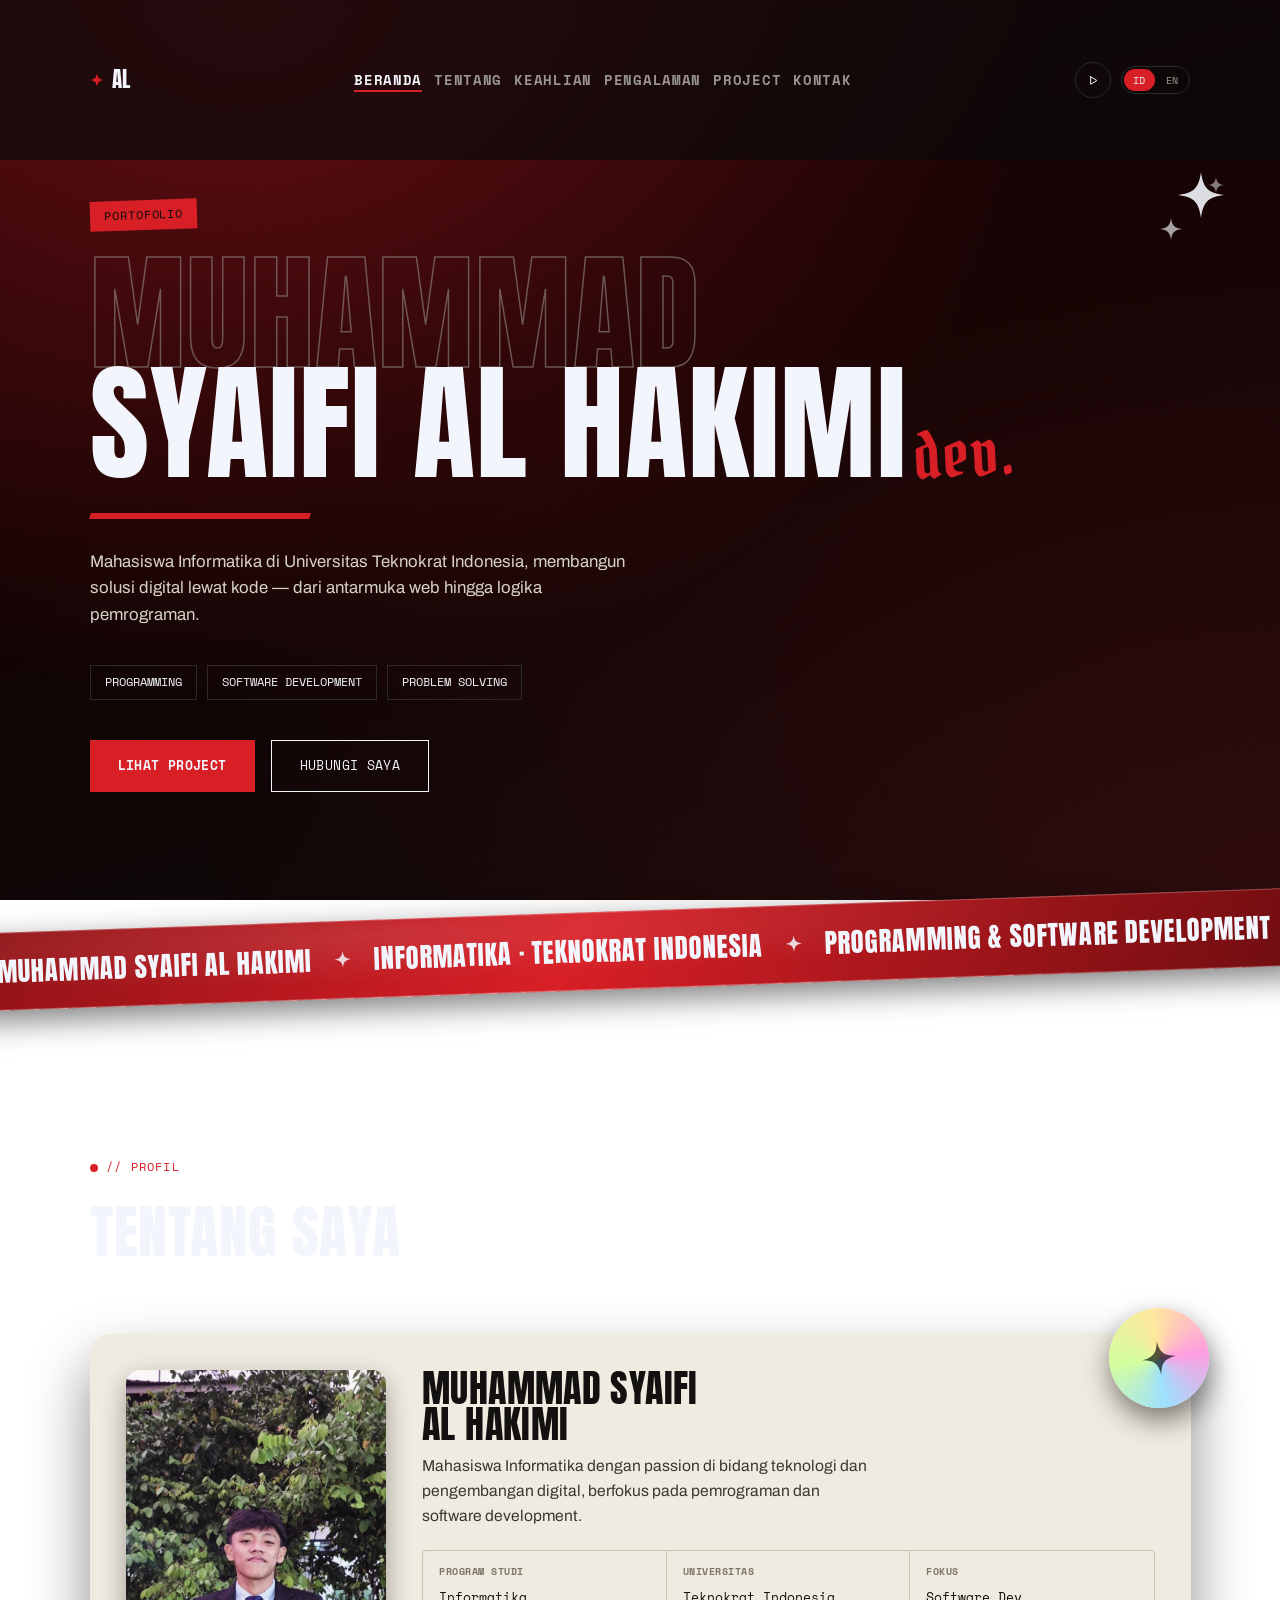
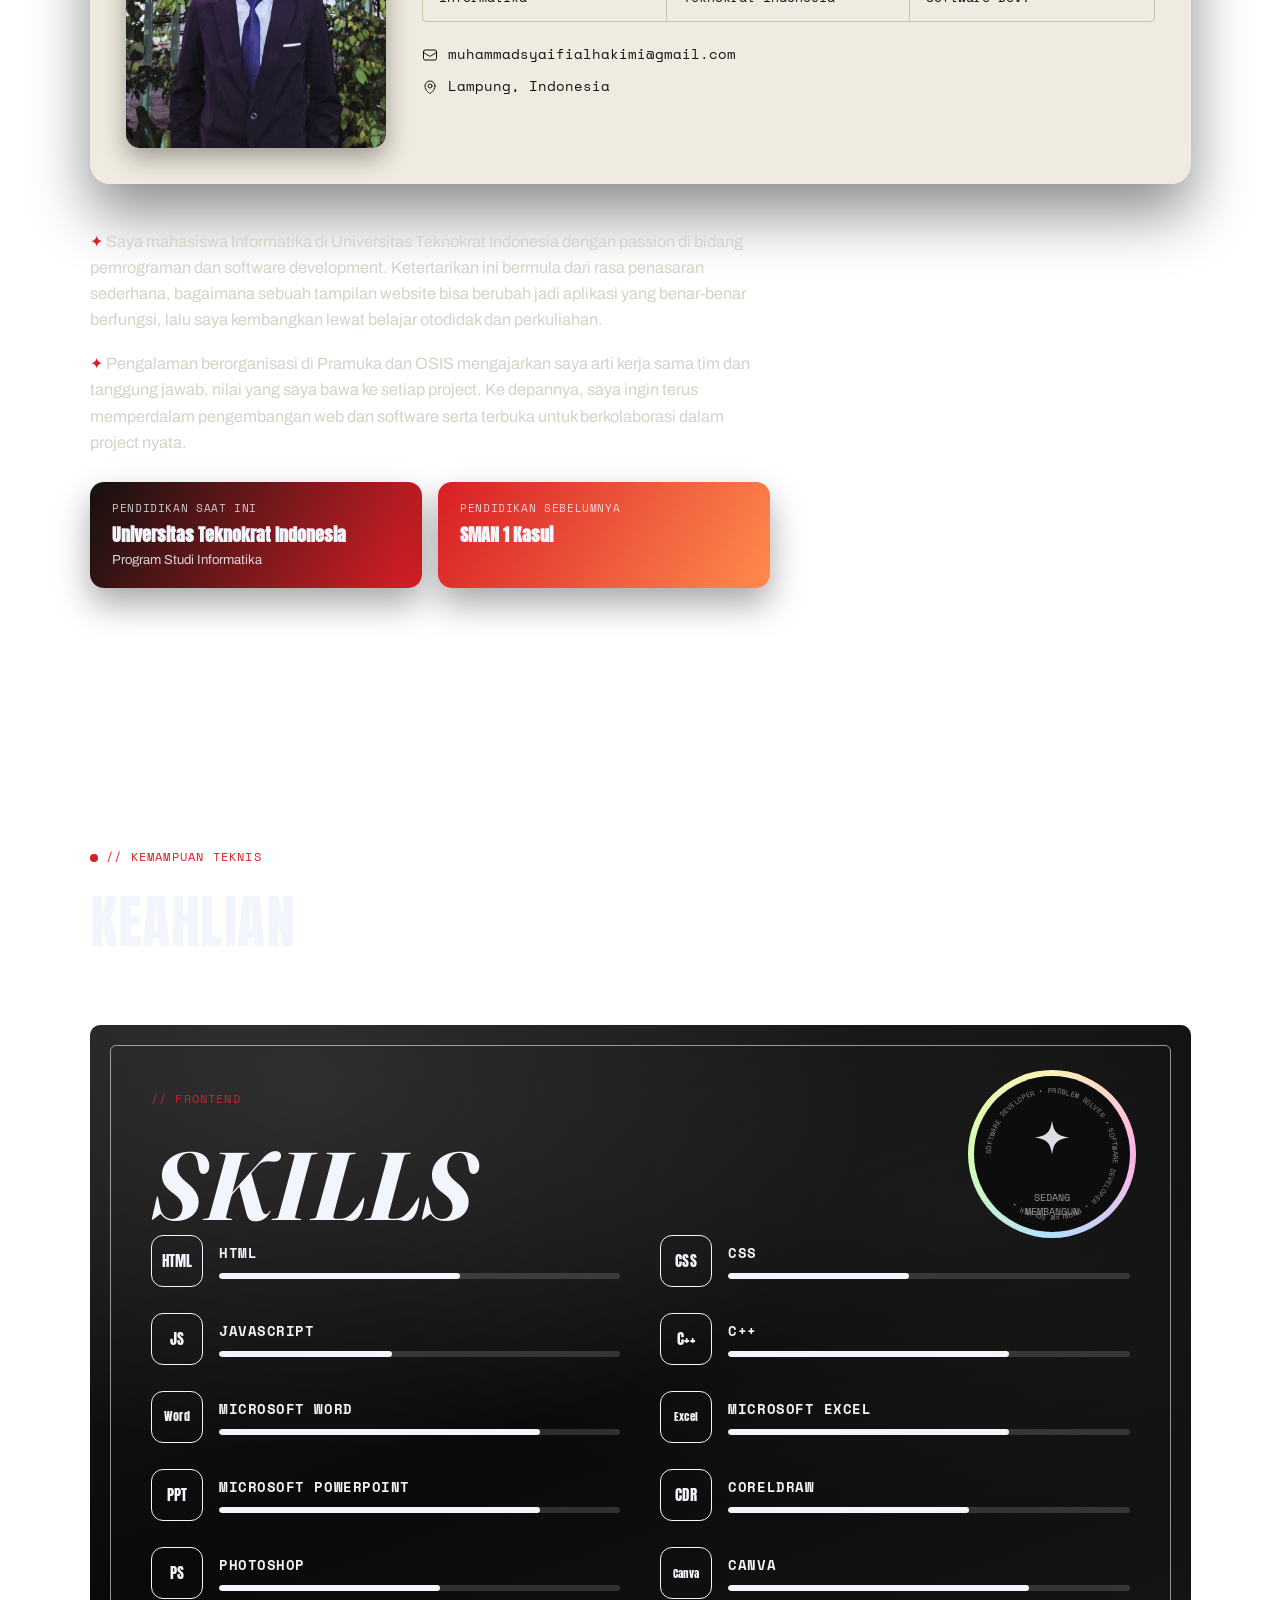
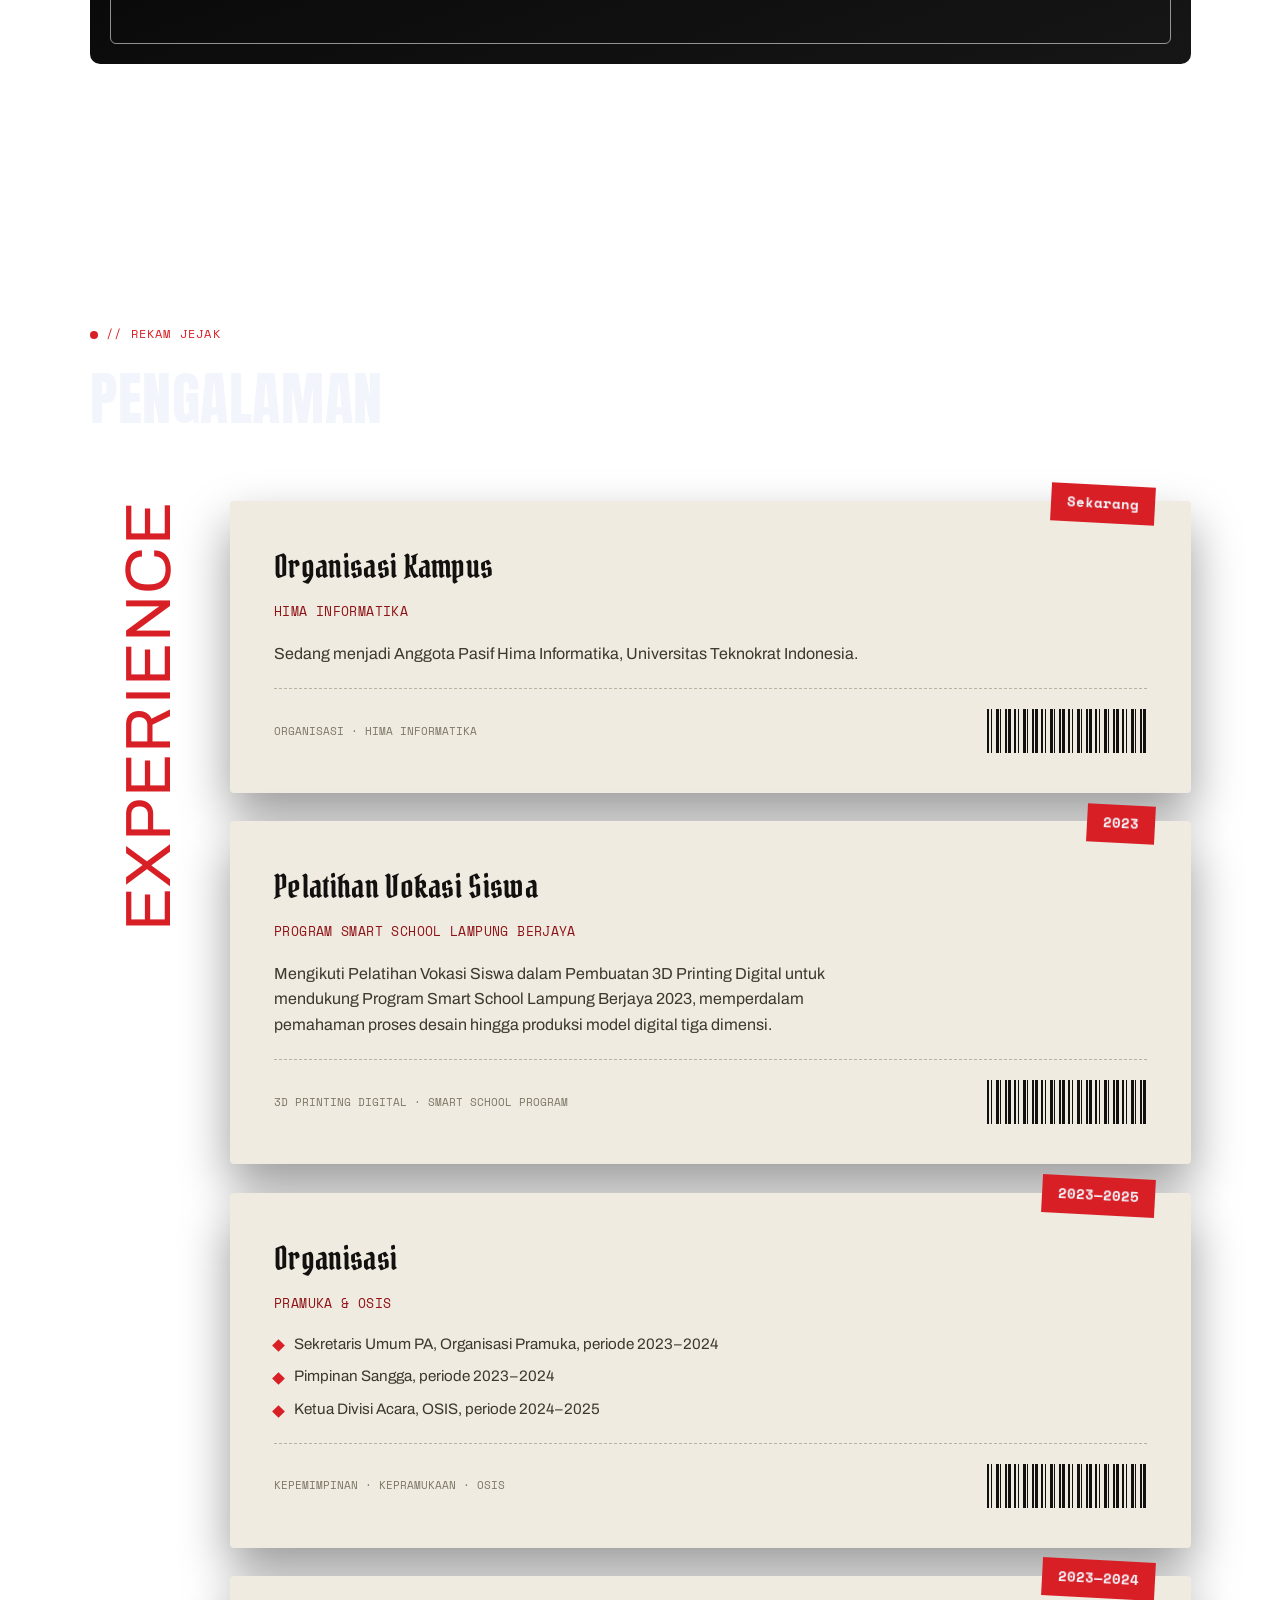
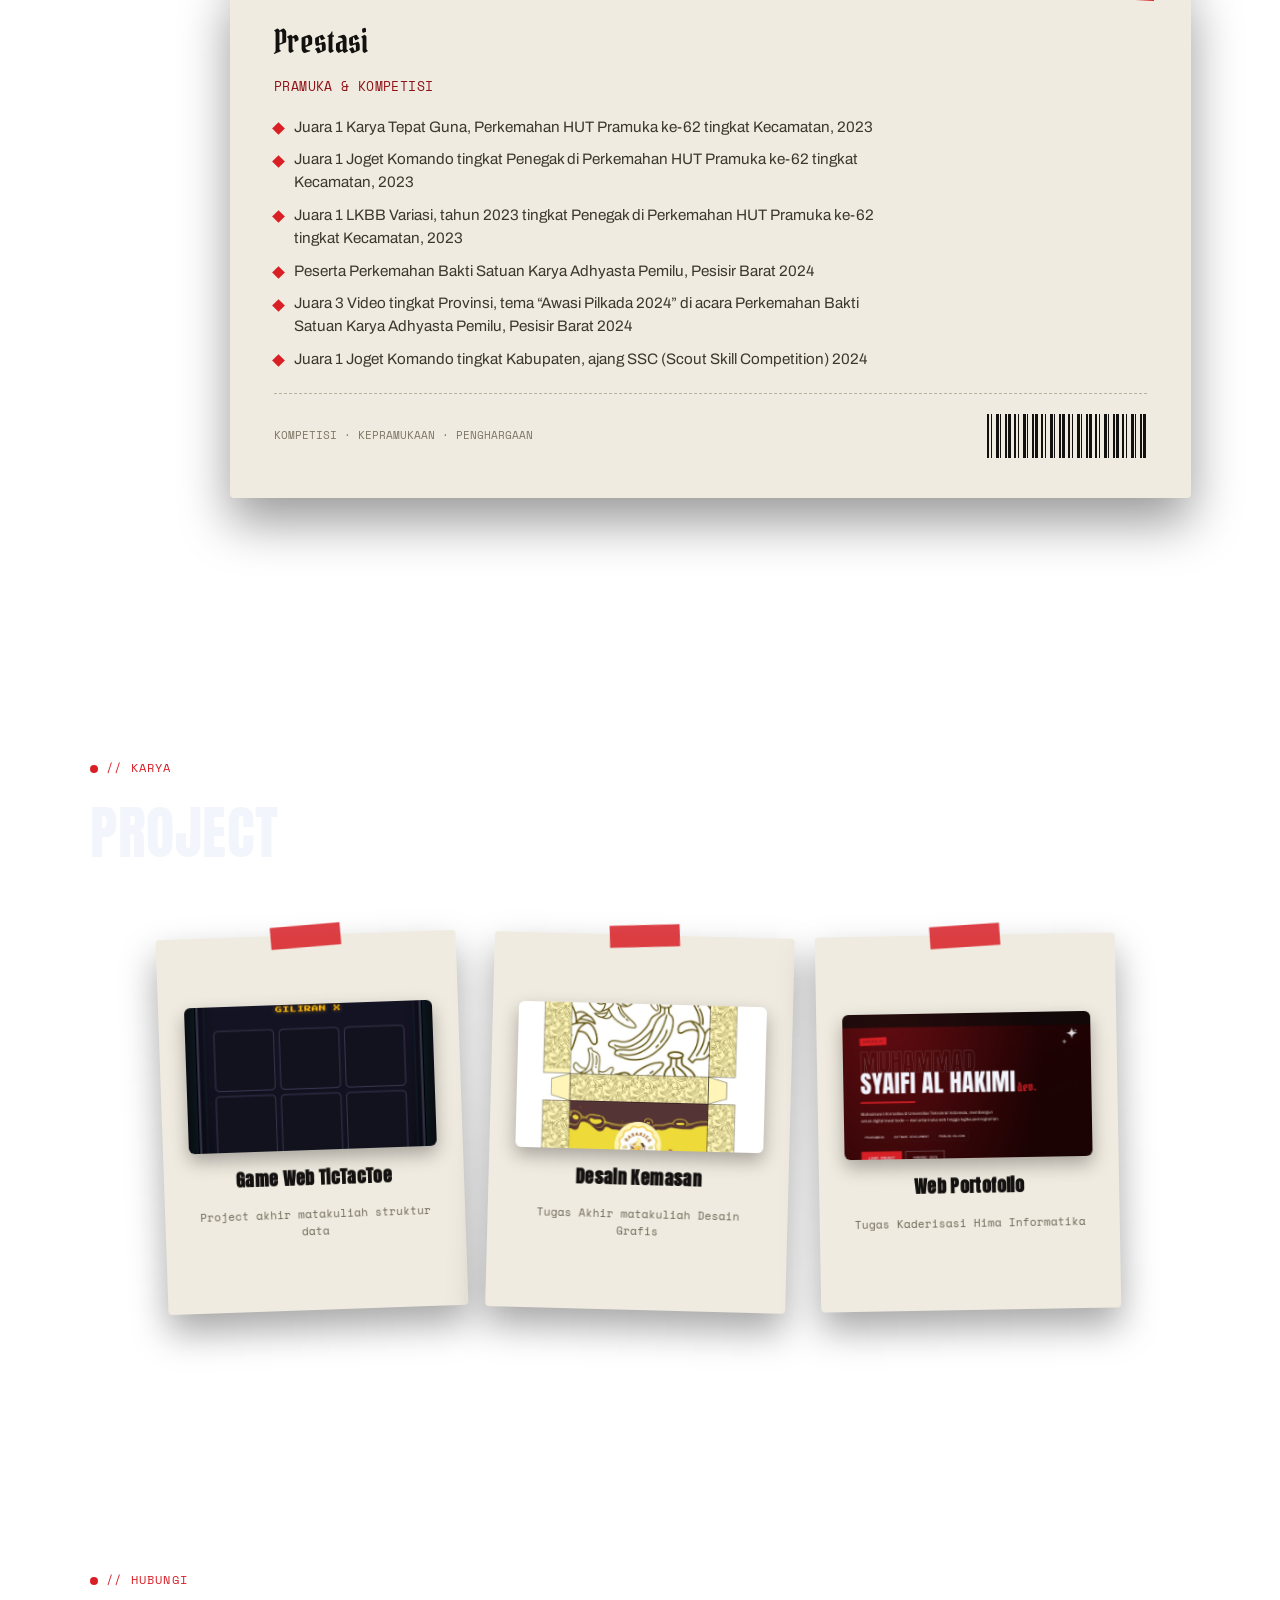
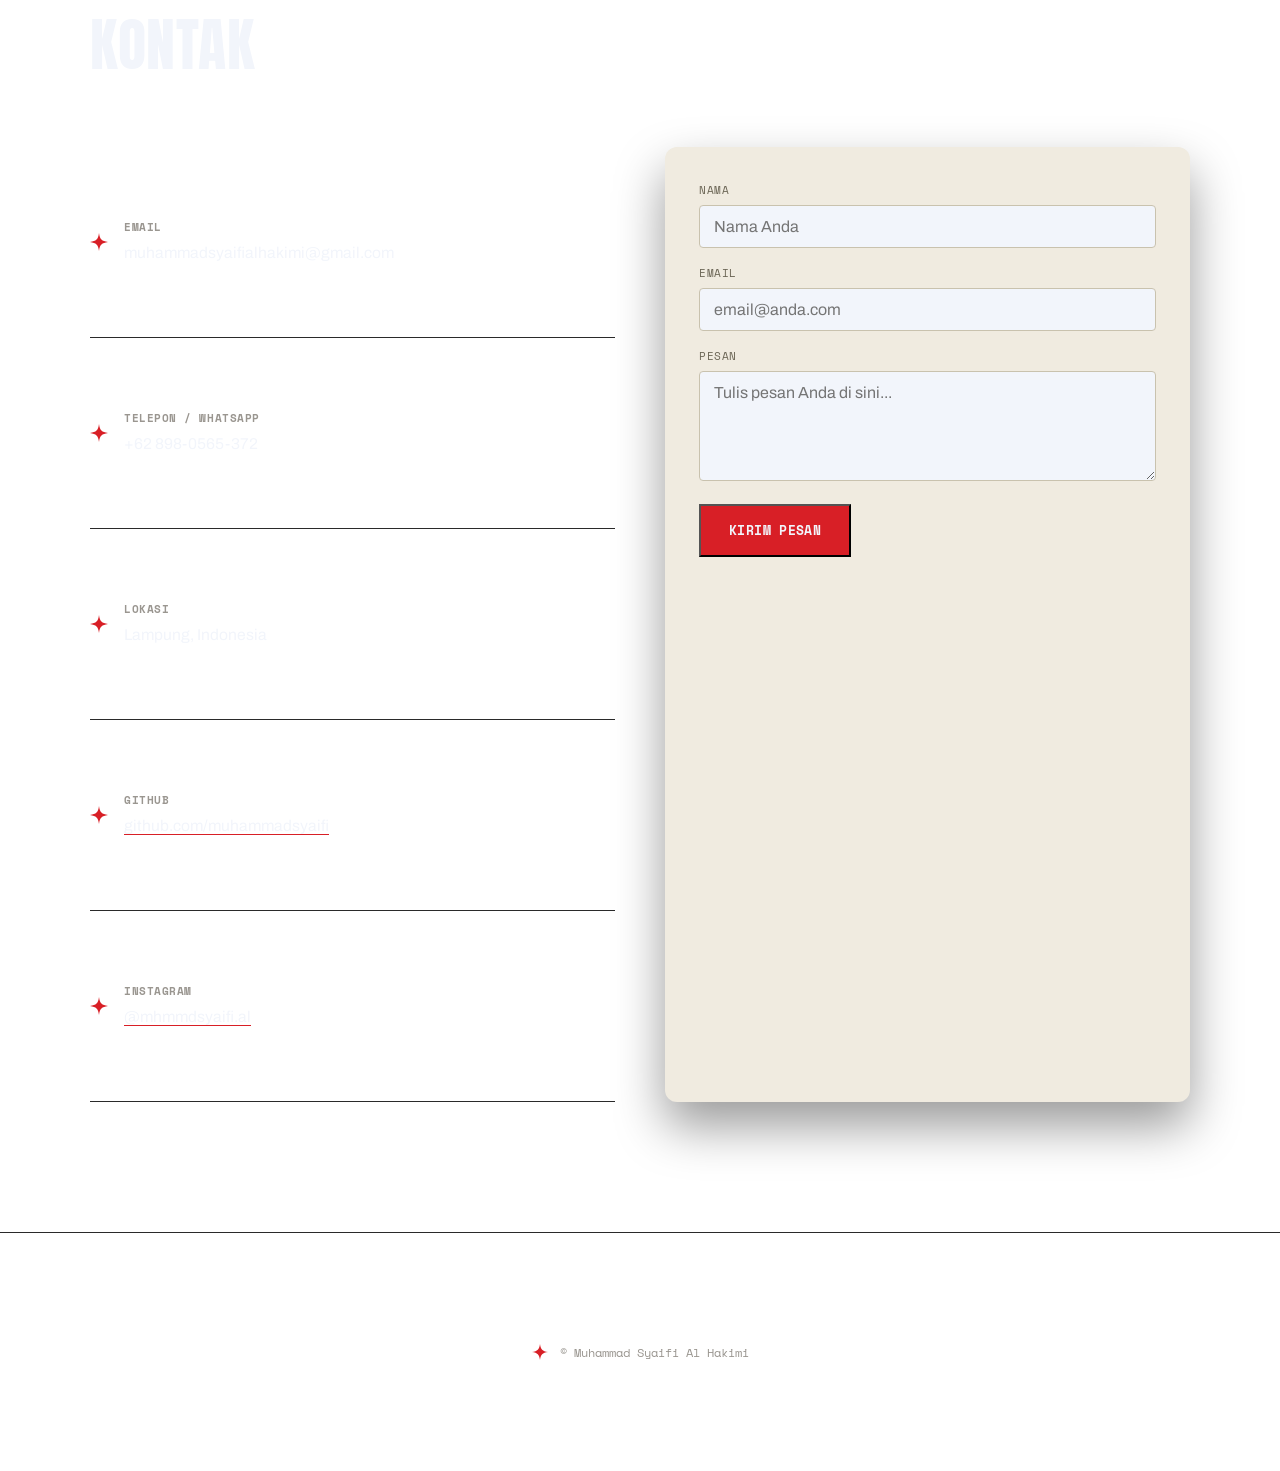
==== commit 8302e6a4: "Update index.html" ====
--- a/index.html
+++ b/index.html
@@ -289,7 +289,7 @@
             <div class="tech-icon" style="font-size:0.68rem;">Canva</div>
             <div class="tech-info">
               <b>Canva</b>
-              <div class="tech-bar"><span style="width:85%;"></span></div>
+              <div class="tech-bar"><span style="width:75%;"></span></div>
             </div>
           </div>
         </div>
@@ -467,4 +467,4 @@
 
 <script src="script.js?v=2"></script>
 </body>
-</html>+</html>
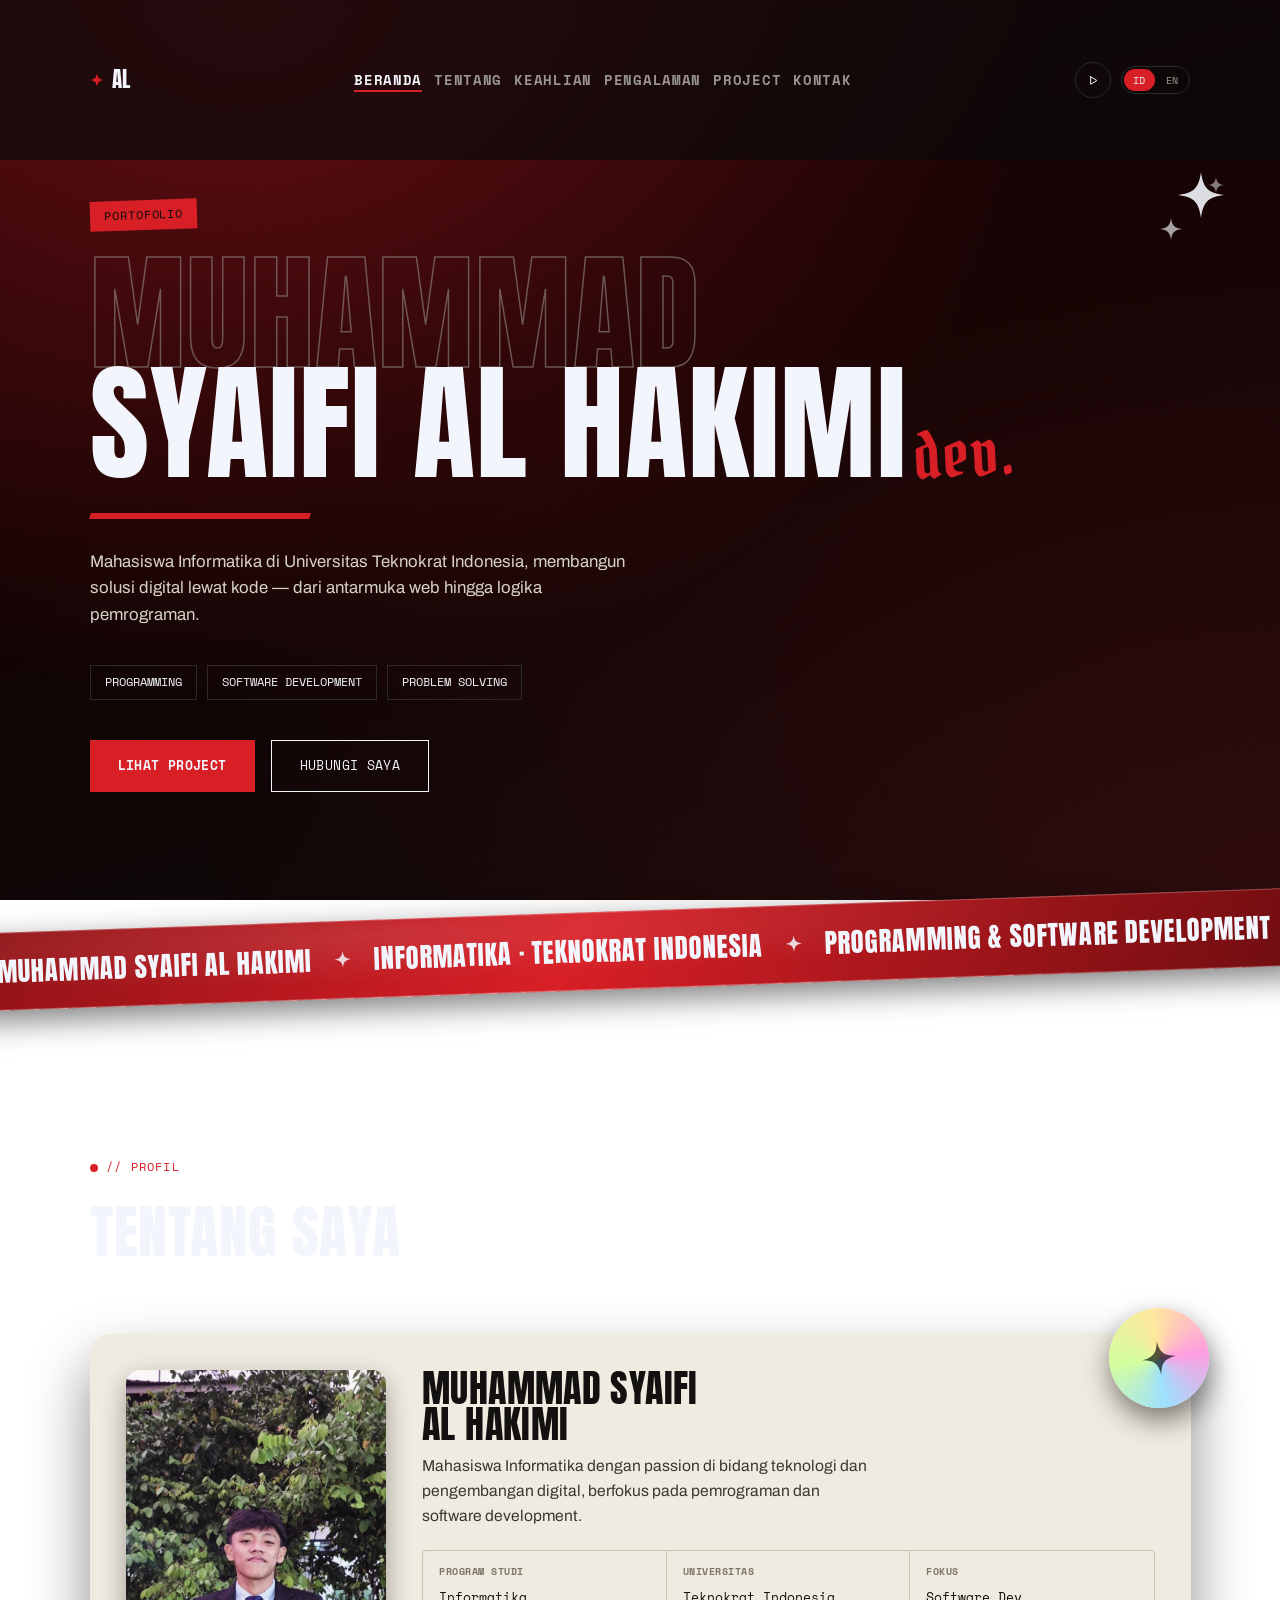
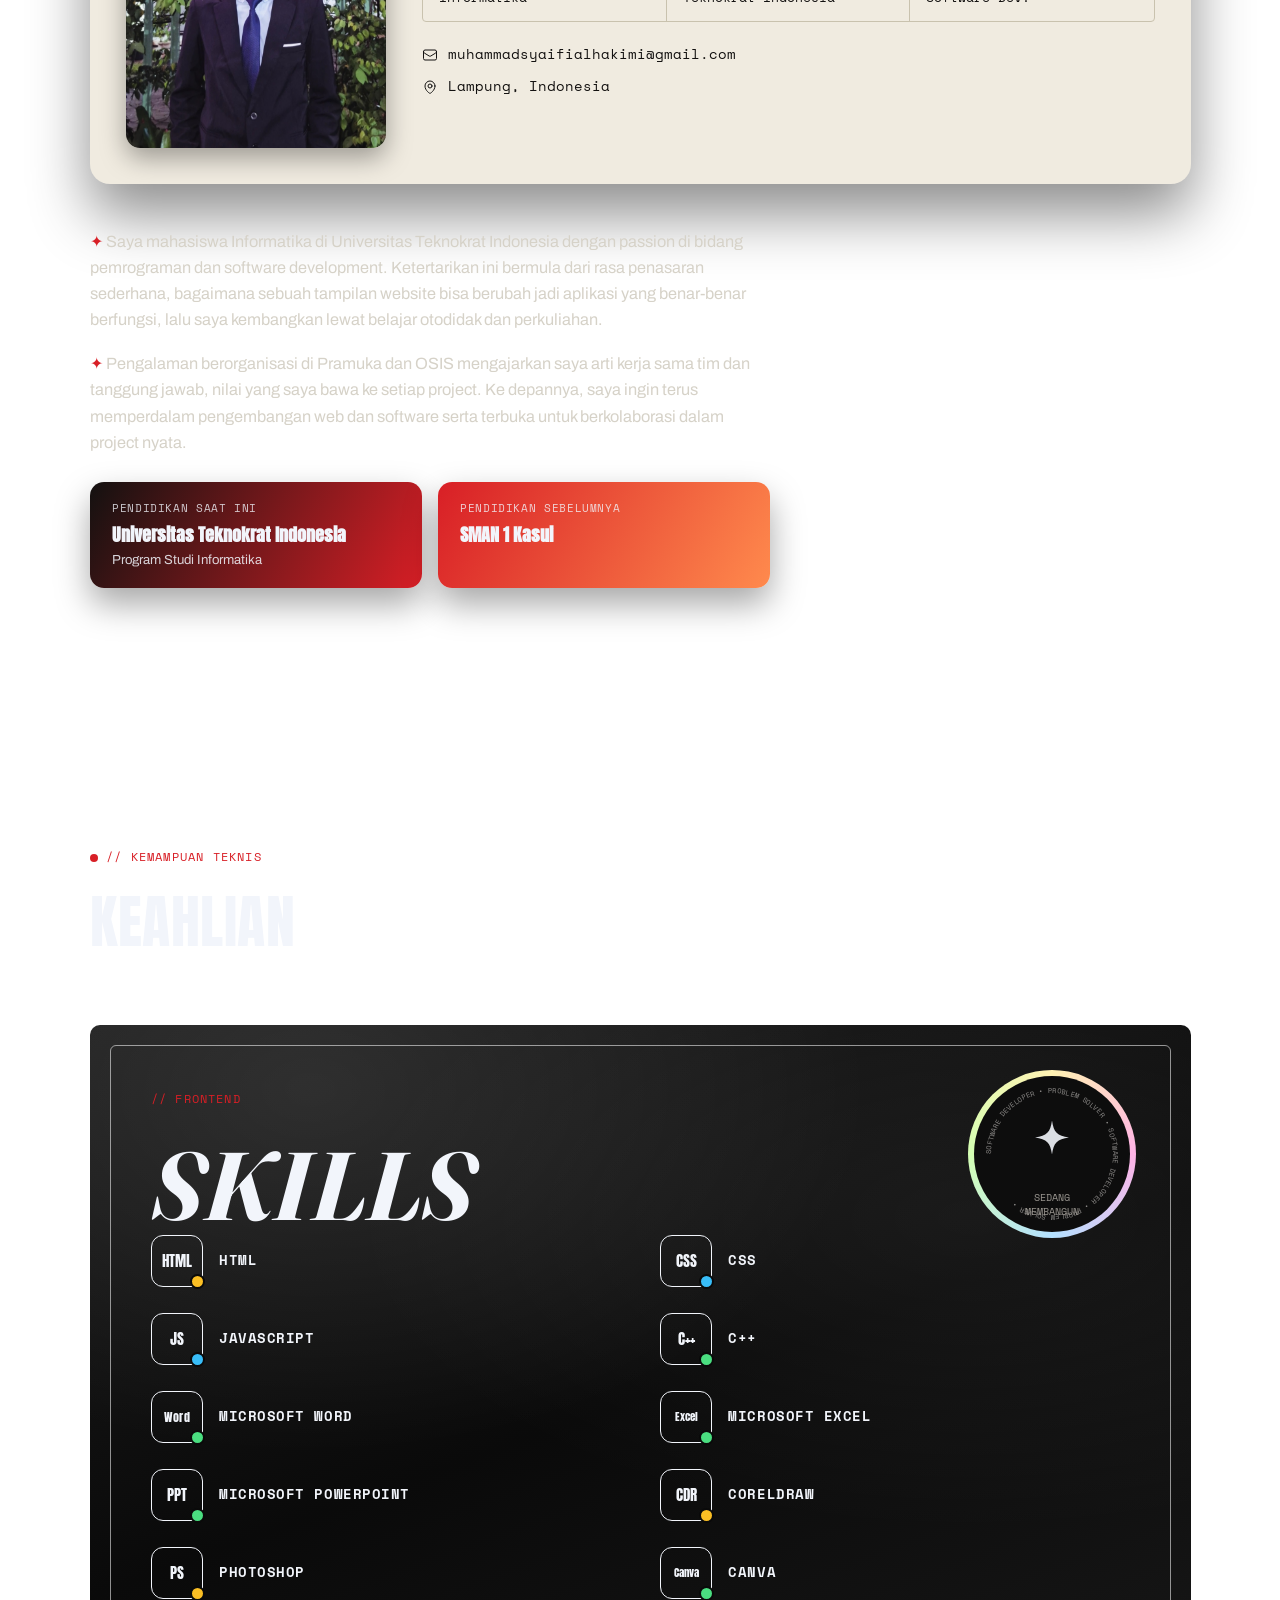
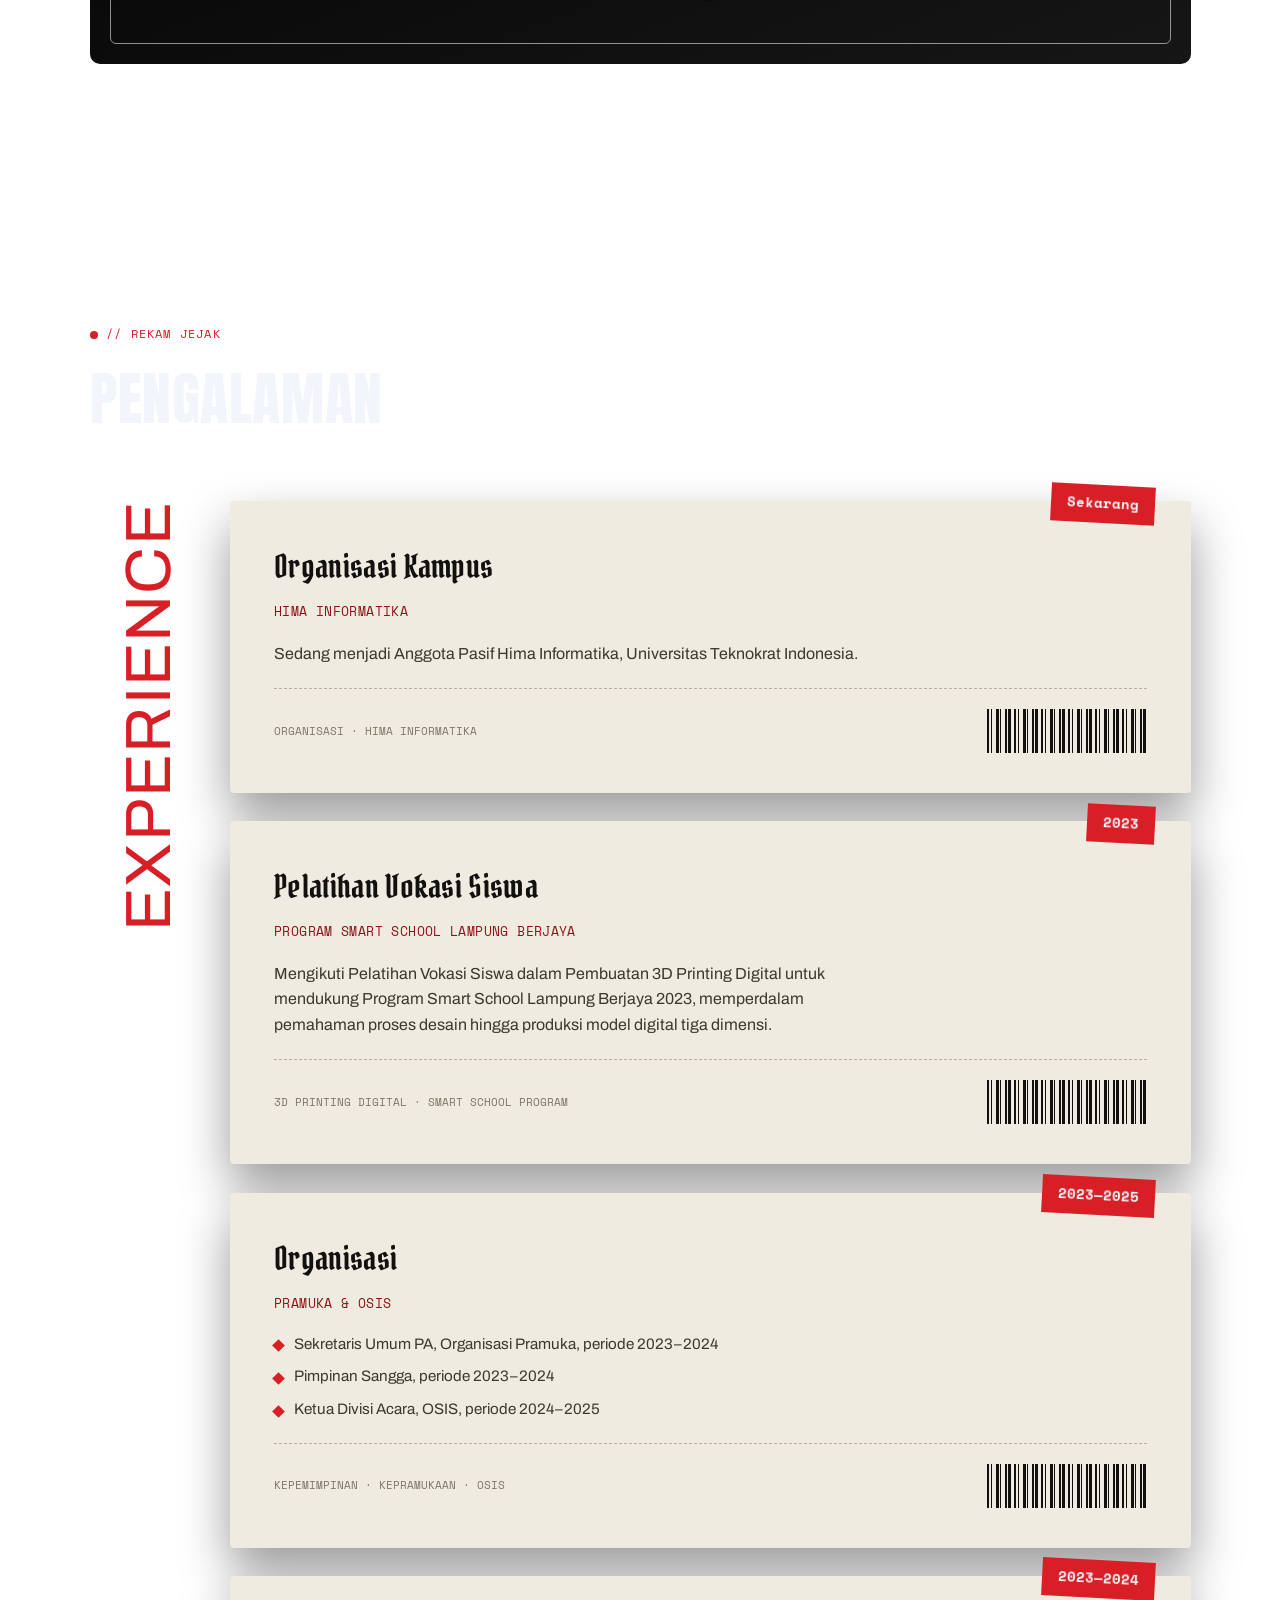
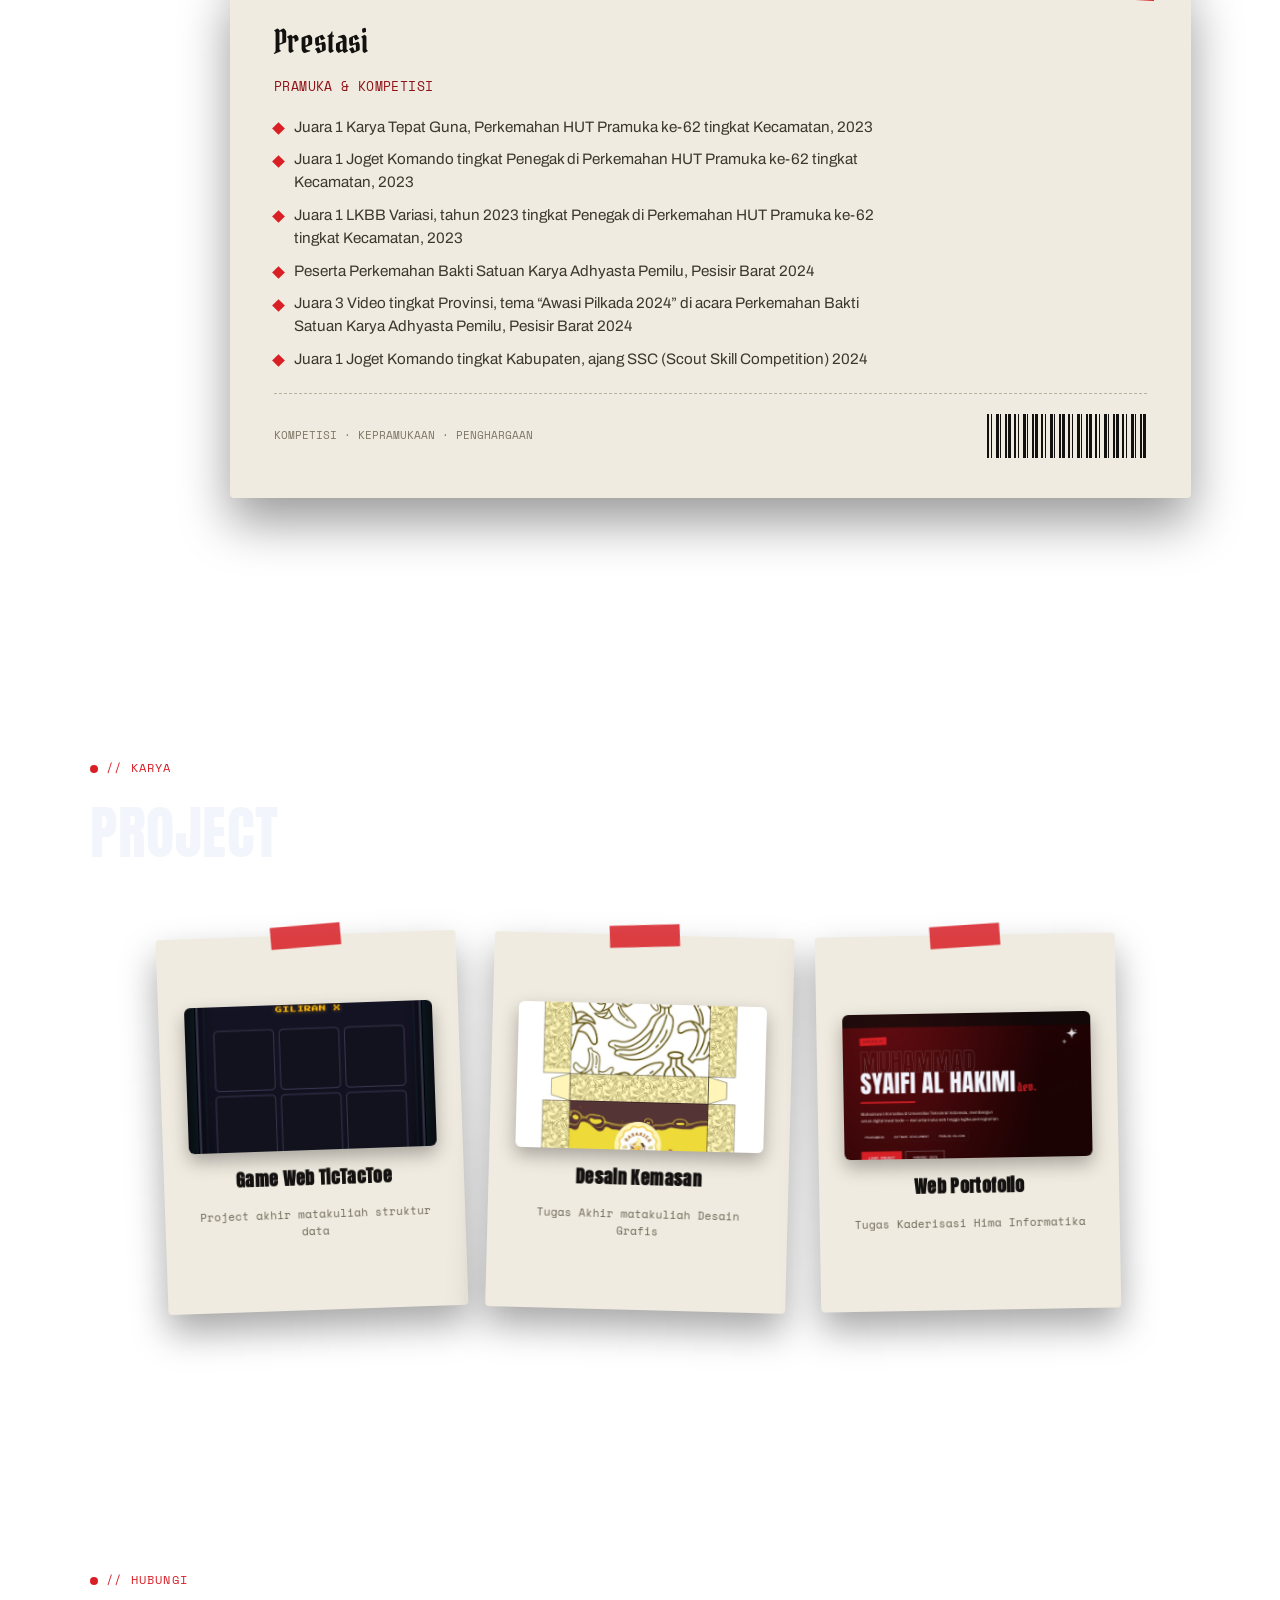
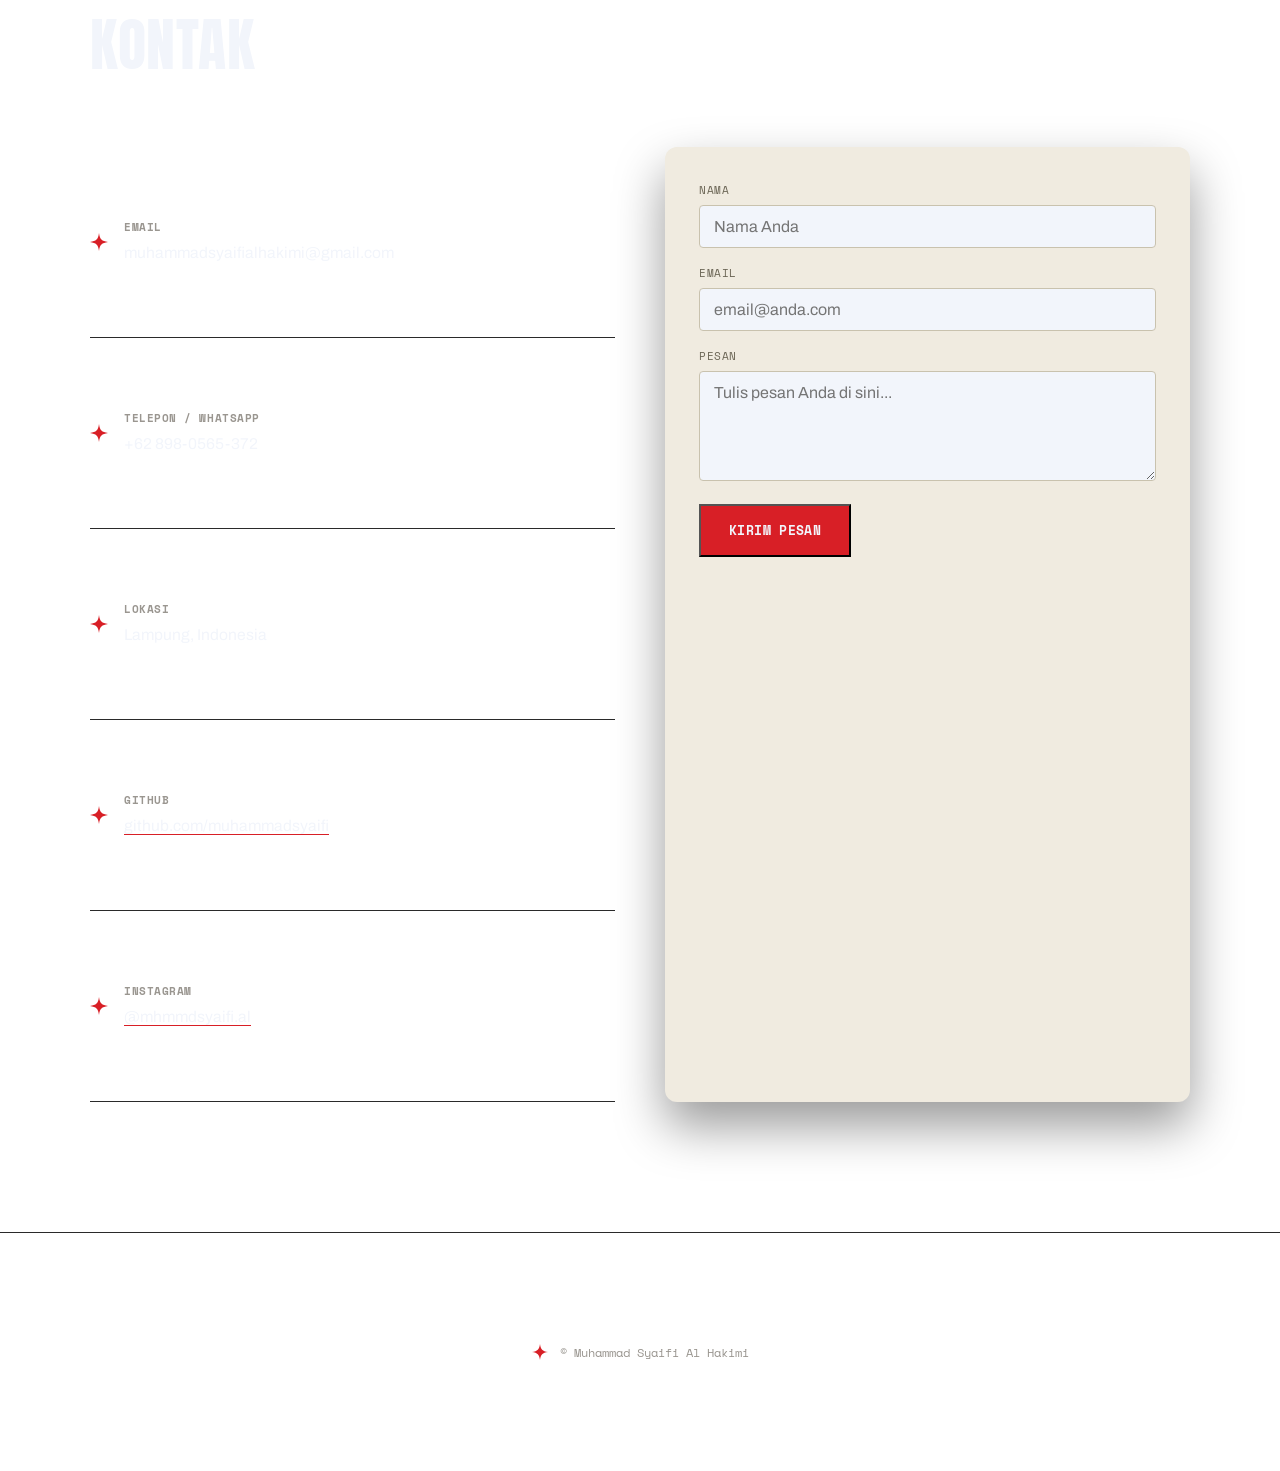
==== commit b08157b1: "Add files via upload" ====
--- a/index.html
+++ b/index.html
@@ -222,75 +222,75 @@
         <h3 class="skills-title">Skills</h3>
 
         <div class="tech-grid">
-          <div class="tech-item">
+          <div class="tech-item" data-level="menengah" tabindex="0" role="button" aria-haspopup="true" aria-expanded="false">
             <div class="tech-icon">HTML</div>
             <div class="tech-info">
               <b>HTML</b>
-              <div class="tech-bar"><span style="width:60%;"></span></div>
-            </div>
-          </div>
-          <div class="tech-item">
+            </div>
+            <div class="tech-popup">Menengah</div>
+          </div>
+          <div class="tech-item" data-level="dasar" tabindex="0" role="button" aria-haspopup="true" aria-expanded="false">
             <div class="tech-icon">CSS</div>
             <div class="tech-info">
               <b>CSS</b>
-              <div class="tech-bar"><span style="width:45%;"></span></div>
-            </div>
-          </div>
-          <div class="tech-item">
+            </div>
+            <div class="tech-popup">Dasar</div>
+          </div>
+          <div class="tech-item" data-level="dasar" tabindex="0" role="button" aria-haspopup="true" aria-expanded="false">
             <div class="tech-icon">JS</div>
             <div class="tech-info">
               <b>JavaScript</b>
-              <div class="tech-bar"><span style="width:43%;"></span></div>
-            </div>
-          </div>
-          <div class="tech-item">
+            </div>
+            <div class="tech-popup">Dasar</div>
+          </div>
+          <div class="tech-item" data-level="mahir" tabindex="0" role="button" aria-haspopup="true" aria-expanded="false">
             <div class="tech-icon">C++</div>
             <div class="tech-info">
               <b>C++</b>
-              <div class="tech-bar"><span style="width:70%;"></span></div>
-            </div>
-          </div>
-          <div class="tech-item">
+            </div>
+            <div class="tech-popup">Mahir</div>
+          </div>
+          <div class="tech-item" data-level="mahir" tabindex="0" role="button" aria-haspopup="true" aria-expanded="false">
             <div class="tech-icon" style="font-size:0.72rem;">Word</div>
             <div class="tech-info">
               <b>Microsoft Word</b>
-              <div class="tech-bar"><span style="width:80%;"></span></div>
-            </div>
-          </div>
-          <div class="tech-item">
+            </div>
+            <div class="tech-popup">Mahir</div>
+          </div>
+          <div class="tech-item" data-level="mahir" tabindex="0" role="button" aria-haspopup="true" aria-expanded="false">
             <div class="tech-icon" style="font-size:0.68rem;">Excel</div>
             <div class="tech-info">
               <b>Microsoft Excel</b>
-              <div class="tech-bar"><span style="width:70%;"></span></div>
-            </div>
-          </div>
-          <div class="tech-item">
+            </div>
+            <div class="tech-popup">Mahir</div>
+          </div>
+          <div class="tech-item" data-level="mahir" tabindex="0" role="button" aria-haspopup="true" aria-expanded="false">
             <div class="tech-icon">PPT</div>
             <div class="tech-info">
               <b>Microsoft PowerPoint</b>
-              <div class="tech-bar"><span style="width:80%;"></span></div>
-            </div>
-          </div>
-          <div class="tech-item">
+            </div>
+            <div class="tech-popup">Mahir</div>
+          </div>
+          <div class="tech-item" data-level="menengah" tabindex="0" role="button" aria-haspopup="true" aria-expanded="false">
             <div class="tech-icon">CDR</div>
             <div class="tech-info">
               <b>CorelDRAW</b>
-              <div class="tech-bar"><span style="width:60%;"></span></div>
-            </div>
-          </div>
-          <div class="tech-item">
+            </div>
+            <div class="tech-popup">Menengah</div>
+          </div>
+          <div class="tech-item" data-level="menengah" tabindex="0" role="button" aria-haspopup="true" aria-expanded="false">
             <div class="tech-icon">PS</div>
             <div class="tech-info">
               <b>Photoshop</b>
-              <div class="tech-bar"><span style="width:55%;"></span></div>
-            </div>
-          </div>
-          <div class="tech-item">
+            </div>
+            <div class="tech-popup">Menengah</div>
+          </div>
+          <div class="tech-item" data-level="mahir" tabindex="0" role="button" aria-haspopup="true" aria-expanded="false">
             <div class="tech-icon" style="font-size:0.68rem;">Canva</div>
             <div class="tech-info">
               <b>Canva</b>
-              <div class="tech-bar"><span style="width:75%;"></span></div>
-            </div>
+            </div>
+            <div class="tech-popup">Mahir</div>
           </div>
         </div>
       </div>
@@ -467,4 +467,4 @@
 
 <script src="script.js?v=2"></script>
 </body>
-</html>
+</html>
--- a/style.css
+++ b/style.css
@@ -587,15 +587,23 @@
   .tech-item{
     display:flex; align-items:center; gap:16px;
     --card-rx:0deg; --card-ry:0deg;
+    --level-color:var(--white);
     transform-style:preserve-3d;
     transition:transform 0.3s ease;
     border-radius:10px;
+    position:relative;
+    cursor:pointer;
+    -webkit-tap-highlight-color:transparent;
   }
   .tech-item.card-tilting{
     transition:transform 0.08s linear;
     transform:rotateX(var(--card-rx)) rotateY(var(--card-ry)) scale(1.04);
   }
+  .tech-item[data-level="mahir"]{ --level-color:#4ade80; }
+  .tech-item[data-level="menengah"]{ --level-color:#fbbf24; }
+  .tech-item[data-level="dasar"]{ --level-color:#38bdf8; }
   .tech-icon{
+    position:relative;
     flex-shrink:0;
     width:52px; height:52px;
     border:1.5px solid var(--white);
@@ -606,22 +614,59 @@
     letter-spacing:0.01em;
     transition:box-shadow 0.3s ease, border-color 0.3s ease;
   }
+  .tech-icon::after{
+    content:'';
+    position:absolute;
+    bottom:-3px; right:-3px;
+    width:11px; height:11px;
+    border-radius:50%;
+    background:var(--level-color);
+    border:2px solid var(--bg);
+    transition:transform 0.25s ease;
+  }
   .tech-item.card-tilting .tech-icon{
     box-shadow:0 0 18px rgba(216,31,38,0.55);
     border-color:var(--accent);
   }
+  .tech-item.popup-open .tech-icon::after{ transform:scale(1.35); }
   .tech-info{ flex:1; min-width:0; }
   .tech-info b{
     display:block; font-family:var(--font-mono); font-size:0.85rem;
-    letter-spacing:0.04em; text-transform:uppercase; margin-bottom:8px;
-  }
-  .tech-bar{ width:100%; height:6px; border-radius:4px; background:rgba(255,255,255,0.15); overflow:hidden; }
-  .tech-bar span{
-    display:block; height:100%; background:var(--white); border-radius:4px;
-    transform:scaleX(0); transform-origin:left;
-    transition:transform 1.1s cubic-bezier(0.22,1,0.36,1);
-  }
-  .tech-bar.in-view span{ transform:scaleX(1); }
+    letter-spacing:0.04em; text-transform:uppercase;
+  }
+  .tech-popup{
+    position:absolute;
+    left:64px; top:-6px;
+    transform:translateY(-100%) scale(0.85);
+    transform-origin:bottom left;
+    background:var(--level-color);
+    color:#0b0b0d;
+    font-family:var(--font-mono);
+    font-weight:700;
+    font-size:0.7rem;
+    letter-spacing:0.06em;
+    text-transform:uppercase;
+    padding:6px 14px;
+    border-radius:8px;
+    white-space:nowrap;
+    box-shadow:0 10px 24px rgba(0,0,0,0.4);
+    opacity:0;
+    pointer-events:none;
+    transition:opacity 0.22s ease, transform 0.22s ease;
+    z-index:6;
+  }
+  .tech-popup::after{
+    content:'';
+    position:absolute;
+    bottom:-5px; left:16px;
+    width:10px; height:10px;
+    background:inherit;
+    transform:rotate(45deg);
+  }
+  .tech-item.popup-open .tech-popup{
+    opacity:1;
+    transform:translateY(-112%) scale(1);
+  }
 
   /* ===== PENGALAMAN ===== */
   .exp-wrap{ display:grid; grid-template-columns:120px 1fr; gap:20px; align-items:start; }
